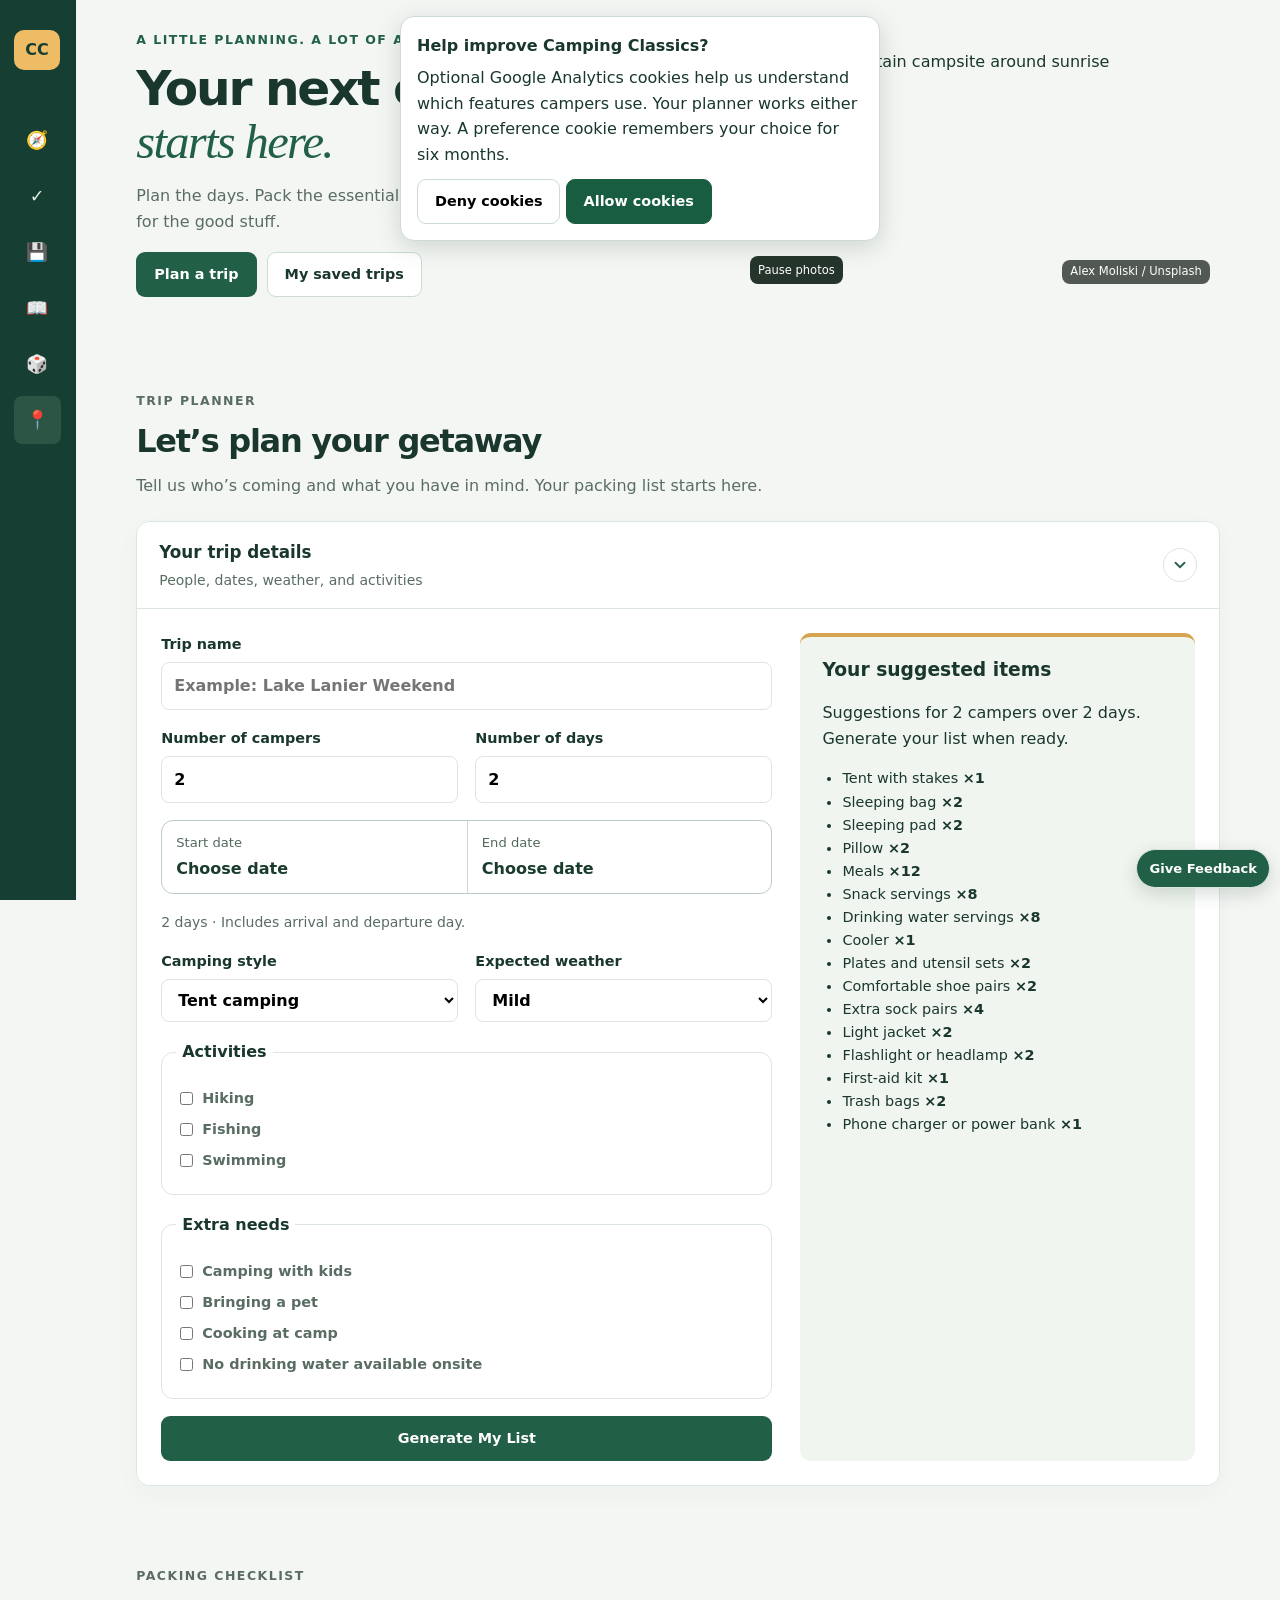
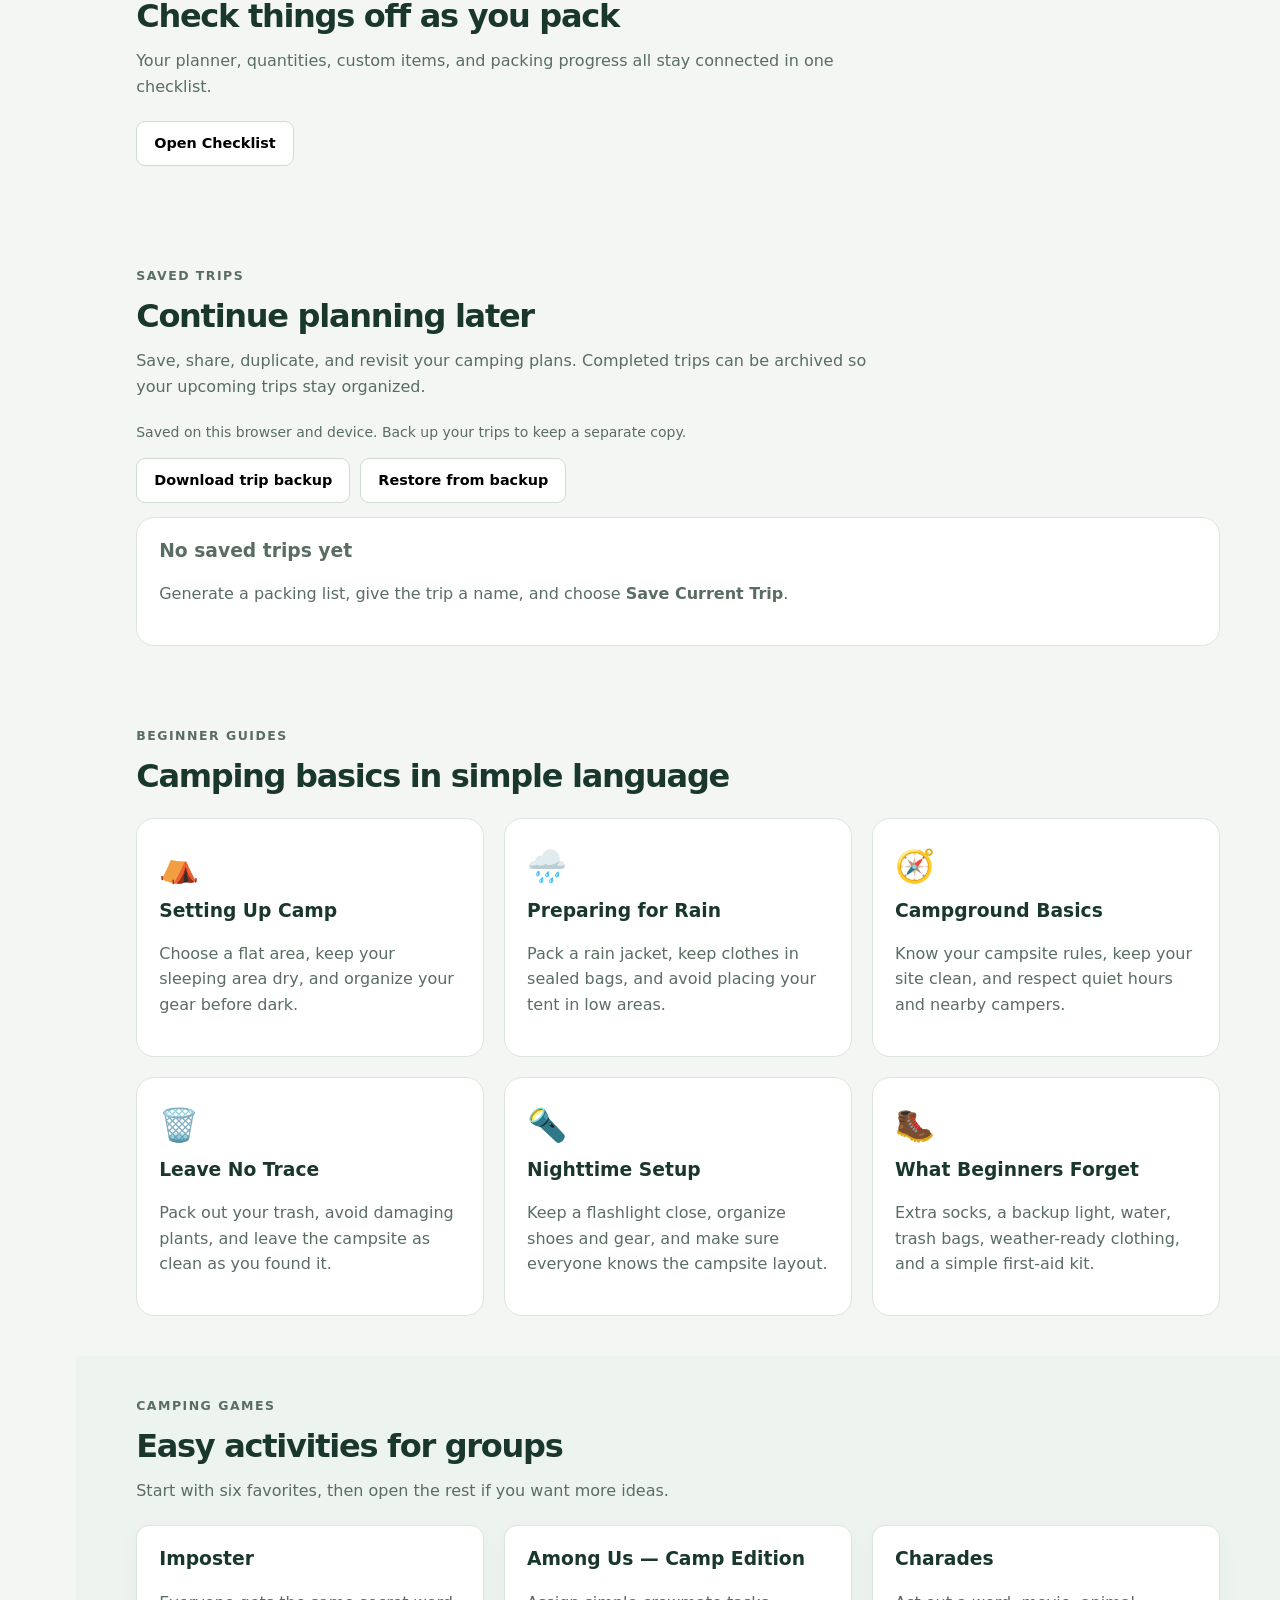
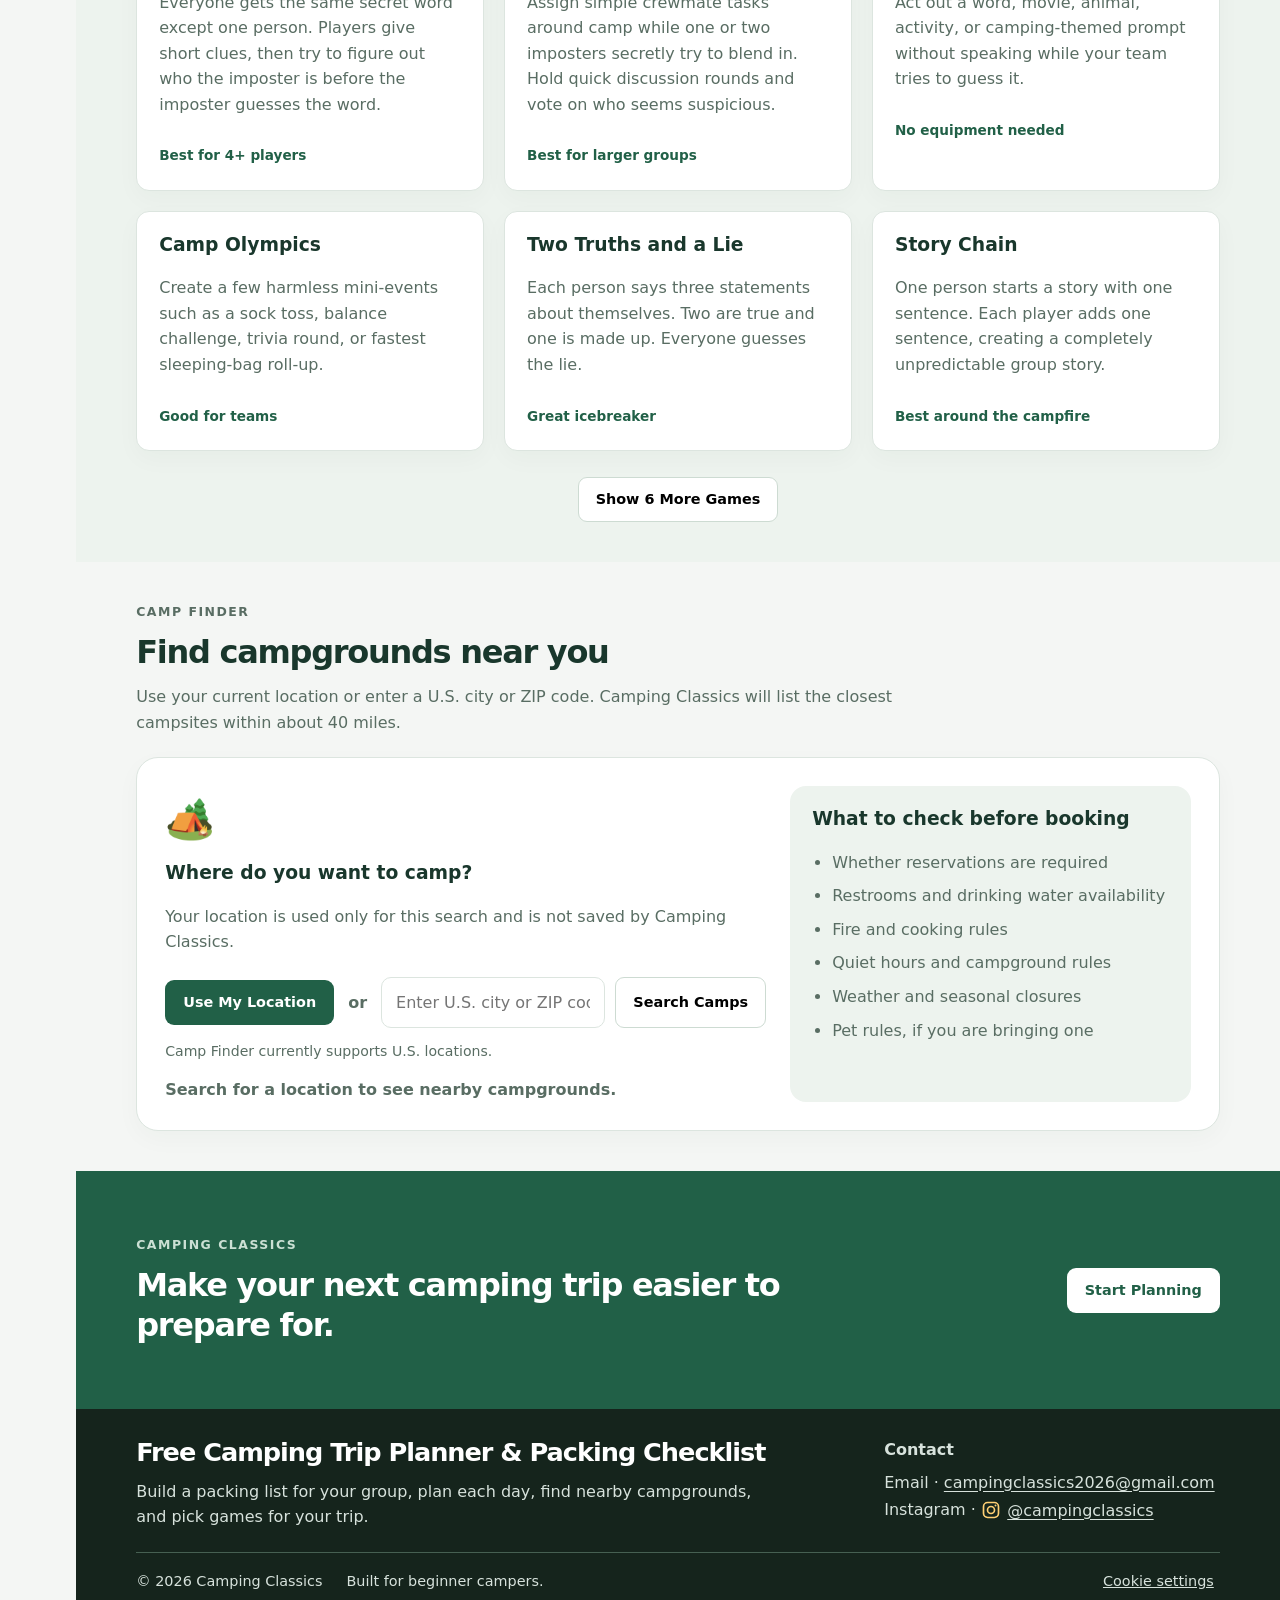
==== index.html @ 2e83b30a "Align checklist actions and add a drag-and-drop spreadsheet upload area" ====
<!DOCTYPE html>
<html lang="en">
<head>
  <meta charset="UTF-8" />
  <meta name="viewport" content="width=device-width, initial-scale=1.0" />
  <title>Camping Classics</title>
  <meta name="description" content="A beginner-friendly camping planner with packing lists, guides, games, and trip planning tools." />
  <link rel="stylesheet" href="styles.css?v=57" />
  <link rel="manifest" href="manifest.webmanifest" />
  <meta name="theme-color" content="#163e32" />
<link rel="icon" type="image/svg+xml" href="data:image/svg+xml,%3Csvg xmlns='http://www.w3.org/2000/svg' viewBox='0 0 32 32'%3E%3Crect width='32' height='32' rx='8' fill='%23163e32'/%3E%3Cpath d='M5 25L16 6L27 25ZM12 25L16 17L20 25' fill='none' stroke='%23f0b95a' stroke-width='2'/%3E%3C/svg%3E" />
</head>
<body>
<a class="skip-link" href="#planner">Skip to trip planner</a>
  <header class="site-header sidebar-header" id="sidebarHeader">
    <div class="nav sidebar-nav-wrap">
      <a class="brand sidebar-brand" href="#home" aria-label="Camping Classics home">
        <span class="brand-short">CC</span>
        <span class="brand-full">Camping Classics</span>
      </a>

      <button class="sidebar-pin" id="sidebarPin" type="button" aria-label="Keep sidebar open" aria-pressed="false">
        <svg class="sidebar-pin-icon" aria-hidden="true" viewBox="0 0 20 20"><path d="M7 4l6 6-6 6" fill="none" stroke="currentColor" stroke-width="2" stroke-linecap="round" stroke-linejoin="round"/></svg>
      </button>

      <button class="menu-btn" id="menuBtn" aria-label="Open menu">☰</button>

      <nav id="navMenu" class="sidebar-nav" aria-label="Main navigation">
        <a href="#planner"><span class="nav-icon" aria-hidden="true">🧭</span><span class="nav-label">Trip Planner</span></a>
        <a href="#checklist"><span class="nav-icon" aria-hidden="true">✓</span><span class="nav-label">Checklist</span></a>
        <a href="#saved-trips"><span class="nav-icon" aria-hidden="true">💾</span><span class="nav-label">Saved Trips</span></a>
        <a href="#guides"><span class="nav-icon" aria-hidden="true">📖</span><span class="nav-label">Guides</span></a>
        <a href="#games"><span class="nav-icon" aria-hidden="true">🎲</span><span class="nav-label">Games</span></a>
        <a href="#camp-finder"><span class="nav-icon" aria-hidden="true">📍</span><span class="nav-label">Camp Finder</span></a>
      </nav>
</div>
  </header>

  <main>
    <section class="hero trip-welcome" id="home">
      <div class="container hero-grid">
        <div><p class="eyebrow">A little planning. A lot of adventure.</p>
          <h1>Your next campout<br><em>starts here.</em></h1>
          <p class="hero-copy">Plan the days. Pack the essentials. Make room for the good stuff.</p>
          <div class="hero-actions"><a class="btn primary" href="#planner">Plan a trip</a><a class="btn secondary" href="#saved-trips">My saved trips</a></div>
        </div>
        <div class="hero-photo-wrap">
          <div class="hero-slide"><img class="hero-photo" src="https://images.unsplash.com/photo-1760715650044-4e588c2dd2e2?auto=format&fit=crop&fm=jpg&ixlib=rb-4.1.0&q=75&w=1600" alt="Tent at a mountain campsite around sunrise" loading="eager"><a class="hero-photo-credit" href="https://unsplash.com/photos/tent-setup-at-sunrise-with-mountain-backdrop-x9ADJTA_aIc" target="_blank" rel="noopener noreferrer">Alex Moliski / Unsplash</a></div>
          <div class="hero-slide" hidden><img class="hero-photo" src="https://www.oars.com/wp-content/uploads/2022/08/gsi_2017_campfire_03_f_web-1680x900.jpg" loading="eager" decoding="async" referrerpolicy="no-referrer" alt="Campfire at a campsite"><a class="hero-photo-credit" target="_blank" rel="noopener noreferrer" href="https://www.oars.com/blog/camping-tips-the-complete-guide/">OARS</a></div>
          <div class="hero-slide" hidden><img class="hero-photo" src="https://educationalrenaissance.com/wp-content/uploads/2025/11/Camping.png" loading="eager" decoding="async" referrerpolicy="no-referrer" alt="Outdoor camping scene"><a class="hero-photo-credit" target="_blank" rel="noopener noreferrer" href="https://educationalrenaissance.com/2025/11/29/on-the-benefits-of-camping/">Educational Renaissance</a></div>
          <button type="button" id="heroRotation" hidden>Pause photos</button>
        </div>
      </div>
    </section>
    <section class="section" id="planner">
      <div class="container">
        <div class="section-heading">
          <p class="eyebrow">Trip Planner</p>
          <h2>Let’s plan your getaway</h2>
          <p>Tell us who’s coming and what you have in mind. Your packing list starts here.</p>
        </div>

        <div class="starter-panel">
          <button id="starterToggle" class="master-toggle" type="button" aria-expanded="true" aria-controls="starterBody">
            <span><strong>Your trip details</strong><small>People, dates, weather, and activities</small></span>
            <span class="collapsible-arrow" aria-hidden="true"><svg class="chevron-icon" viewBox="0 0 20 20"><path d="M5 7.5L10 12.5L15 7.5" fill="none" stroke="currentColor" stroke-width="2" stroke-linecap="round"/></svg></span>
          </button>
          <div id="starterBody">
        <div class="planner-card">
          <form id="tripForm" class="planner-form">
            <label>
              Trip name
              <input type="text" id="tripName" maxlength="60" placeholder="Example: Lake Lanier Weekend" />
            </label>
            <label>
              Number of campers
              <input type="number" id="campers" min="1" max="20" value="2" />
            </label>

            <label>
              Number of days
              <input type="number" id="days" min="1" max="30" value="2" />
            </label>

            <div class="range-picker" id="rangePicker">
              <input type="hidden" id="startDate"><input type="hidden" id="endDate">
              <div class="range-fields"><button type="button" id="pickStart" aria-controls="rangeCalendar" aria-expanded="false">Start date<strong>Choose date</strong></button><button type="button" id="pickEnd" aria-controls="rangeCalendar" aria-expanded="false">End date<strong>Choose date</strong></button></div>
              <div id="rangeCalendar" hidden>
                <div class="range-nav"><button type="button" id="prevMonth" aria-label="Previous month">‹</button><strong id="rangeMonth"></strong><button type="button" id="nextMonth" aria-label="Next month">›</button></div>
                <p id="rangeHint" aria-live="polite"></p><div id="rangeDays"></div>
                <button type="button" class="btn secondary compact-btn" id="cancelDates">Cancel</button> <button type="button" class="btn secondary compact-btn" id="clearDates">Clear dates</button>
              </div>
            </div>
            <p id="tripDateStatus" class="trip-date-status" role="status" aria-live="polite">Dates include both your arrival and departure day.</p>
            <label>
              Camping style
              <select id="campType">
                <option value="tent">Tent camping</option>
                <option value="cabin">Cabin</option>
                <option value="rv">RV</option>
              </select>
            </label>

            <label>
              Expected weather
              <select id="weather">
                <option value="mild">Mild</option>
                <option value="hot">Hot</option>
                <option value="cold">Cold</option>
                <option value="rain">Rainy</option>
              </select>
            </label>

            <fieldset class="planner-options">
              <legend>Activities</legend>
              <label><input type="checkbox" name="activity" value="hiking"> Hiking</label>
              <label><input type="checkbox" name="activity" value="fishing"> Fishing</label>
              <label><input type="checkbox" name="activity" value="swimming"> Swimming</label>
            </fieldset>

            <fieldset class="planner-options">
              <legend>Extra needs</legend>
              <label><input type="checkbox" id="withKids"> Camping with kids</label>
              <label><input type="checkbox" id="withPet"> Bringing a pet</label>
              <label><input type="checkbox" id="cookAtCamp"> Cooking at camp</label>
              <label><input type="checkbox" id="noWater"> No drinking water available onsite</label>
            </fieldset>

            <button class="btn primary full" type="submit">Generate My List</button>
          </form>

          <div class="planner-result">
            <h3 id="suggestedItemsHeading">Your suggested items</h3>
            <p id="plannerSummary" aria-live="polite" aria-atomic="true">Choose your trip details to see suggested items.</p>
            <ul id="plannerList" class="result-list" aria-labelledby="suggestedItemsHeading"></ul>
          </div>
        </div>
          </div>
        </div>
      </div>
    </section>

    <section class="section" id="checklist">
      <div class="container">
        <div class="section-heading">
          <p class="eyebrow">Packing Checklist</p>
          <h2>Check things off as you pack</h2>
          <p>Your planner, quantities, custom items, and packing progress all stay connected in one checklist.</p>
        </div>

        <div class="trip-summary-card" id="tripSummaryCard" hidden>
          <div>
            <p class="eyebrow">Current Trip</p>
            <h3 id="tripSummaryName">Camping Trip</h3>
            <p id="tripStorageStatus" class="trip-storage-status" role="status"></p>
          </div>
          <div class="trip-summary-details" id="tripSummaryDetails"></div>
          <div class="trip-summary-actions">
            <span class="help-wrap"><button id="openDayPlanner" class="btn primary compact-btn" type="button" aria-describedby="dailyHelp">Daily Plans</button><span class="button-help" id="dailyHelp" role="tooltip">Plan activities and add notes for each day. Your changes save on this device.</span></span>
            <button id="masterChecklistToggle" type="button" class="master-chevron" aria-label="Collapse everything below current trip" aria-expanded="true" aria-controls="checklistBody"><svg class="chevron-icon" viewBox="0 0 20 20"><path d="M5 7.5L10 12.5L15 7.5" fill="none" stroke="currentColor" stroke-width="2" stroke-linecap="round"/></svg></button>
          </div>
        </div>

        <button class="btn secondary checklist-open" id="openChecklist" type="button" aria-expanded="false" aria-controls="checklistBody">Open Checklist</button>
        <div id="checklistBody" hidden>
        <div class="checklist-toolbar">
          <label class="packing-search">Find an item<input id="packingSearch" type="search" placeholder="Search your packing list…" /></label>
          <div class="checklist-toolbar-actions">
            <button class="btn secondary compact-btn" id="expandAllSections" type="button">Expand All</button>
            <button class="btn secondary compact-btn" id="collapseAllSections" type="button">Collapse All</button>
            <button class="btn secondary compact-btn" type="button" id="autoPack" title="Mark suggested checklist items as packed">Auto-fill as packed</button>
            <button class="btn secondary compact-btn" id="printChecklist" type="button">Print Checklist</button>
          </div>
        </div>

        <p id="autoPackStatus" role="status" class="device-note"></p>
          <div class="excel-tools" role="group" aria-label="Excel checklist tools">
          <span>Excel checklist</span>
          <button class="btn secondary compact-btn" id="exportChecklistExcel" type="button">Export to Excel</button>
          <button class="btn secondary compact-btn" id="downloadChecklistTemplate" type="button">Download template</button>
        </div>
        <p id="excelStatus" class="device-note" role="status" aria-live="polite"></p>
        <div class="packing-progress-card collapsible-card" data-collapsible="progress">
          <button
            class="collapsible-toggle"
            type="button"
            data-target="progress"
            aria-expanded="true"
          >
            <span class="collapsible-title-wrap">
              <strong>Packing Progress</strong>
              <span id="progressText">0 of 0 packed</span>
            </span>
            <span class="collapsible-right">
              <strong id="progressPercent">0%</strong>
              <span class="collapsible-arrow" aria-hidden="true"><svg class="chevron-icon" viewBox="0 0 20 20" aria-hidden="true">
                <path d="M5 7.5L10 12.5L15 7.5" fill="none" stroke="currentColor" stroke-width="2" stroke-linecap="round" stroke-linejoin="round"></path>
              </svg></span>
            </span>
          </button>

          <div class="collapsible-content" data-content="progress">
            <div
              class="packing-progress-track"
              role="progressbar"
              aria-label="Packing progress"
              aria-valuemin="0"
              aria-valuemax="100"
              aria-valuenow="0"
              id="packingProgressBar"
            >
              <div class="packing-progress-fill" id="packingProgressFill"></div>
            </div>
          </div>
        </div>

        <p id="packingSearchEmpty" class="packing-search-empty" role="status" hidden>No items found. Try another search or clear the search field.</p>
        <div class="checklist-grid" id="checklistGrid"></div>

        <div class="custom-item-card collapsible-card" data-collapsible="custom-items">
          <button
            class="collapsible-toggle"
            type="button"
            data-target="custom-items"
            aria-expanded="true"
          >
            <span class="collapsible-title-wrap">
              <span>
                <p class="eyebrow">Custom Item</p>
                <h3>Add something you need</h3>
              </span>
            </span>
            <span class="collapsible-right">
              <span class="collapsible-arrow" aria-hidden="true"><svg class="chevron-icon" viewBox="0 0 20 20" aria-hidden="true">
                <path d="M5 7.5L10 12.5L15 7.5" fill="none" stroke="currentColor" stroke-width="2" stroke-linecap="round" stroke-linejoin="round"></path>
              </svg></span>
            </span>
          </button>

          <div class="collapsible-content" data-content="custom-items">
            <form id="customItemForm" class="custom-item-form">
            <label>
              Item
              <input type="text" id="customItemName" maxlength="80" placeholder="Example: Hammock" required />
            </label>

            <label>
              Category
              <select id="customItemCategory">
                <option value="Extras">Extras</option>
                <option value="Shelter & Sleep">Shelter & Sleep</option>
                <option value="Food & Water">Food & Water</option>
                <option value="Clothing">Clothing</option>
                <option value="Safety & Essentials">Safety & Essentials</option>
                <option value="Activities">Activities</option>
              </select>
            </label>


            <button class="btn primary" type="submit">Add to Checklist</button>
            </form>
            <p class="custom-item-status" id="customItemStatus" aria-live="polite"></p>
          </div>
        </div>

        <div class="checklist-actions">
          <button class="btn secondary" id="resetChecklist" type="button">Reset Checklist</button>
          <button class="btn primary" id="saveTripBtn" type="button">Save Current Trip</button>
          <span class="import-control"><button class="btn secondary compact-btn" id="importChecklistExcel" aria-describedby="import-tip" type="button">Import spreadsheet</button><span id="import-tip" role="tooltip">Import your camping Excel or CSV file</span></span>
          <span class="save-status" id="saveTripStatus" aria-live="polite"></span>
        </div>
        </div><!-- checklistBody -->
      </div>
    </section>

    <section class="section" id="saved-trips">
      <div class="container">
        <div class="section-heading">
          <p class="eyebrow">Saved Trips</p>
          <h2>Continue planning later</h2>
          <p>Save, share, duplicate, and revisit your camping plans. Completed trips can be archived so your upcoming trips stay organized.</p>
        </div>

        <p class="device-note">Saved on this browser and device. Back up your trips to keep a separate copy.</p>
        <div class="trip-backup-actions">
          <button class="btn secondary" id="exportTripBackup" type="button">Download trip backup</button>
          <button class="btn secondary" id="restoreTripBackup" type="button">Restore from backup</button>
          <input id="tripBackupFile" type="file" accept=".json,application/json" hidden />
        </div>
        <p id="tripBackupStatus" class="device-note" role="status" aria-live="polite"></p><div class="saved-trips-grid" id="savedTripsList"></div>
      </div>
    </section>

    <section class="section" id="guides">
      <div class="container">
        <div class="section-heading">
          <p class="eyebrow">Beginner Guides</p>
          <h2>Camping basics in simple language</h2>
        </div>

        <div class="card-grid">
          <article class="info-card">
            <span class="icon">⛺</span>
            <h3>Setting Up Camp</h3>
            <p>Choose a flat area, keep your sleeping area dry, and organize your gear before dark.</p>
          </article>

          <article class="info-card">
            <span class="icon">🌧️</span>
            <h3>Preparing for Rain</h3>
            <p>Pack a rain jacket, keep clothes in sealed bags, and avoid placing your tent in low areas.</p>
          </article>

          <article class="info-card">
            <span class="icon">🧭</span>
            <h3>Campground Basics</h3>
            <p>Know your campsite rules, keep your site clean, and respect quiet hours and nearby campers.</p>
          </article>

          <article class="info-card">
            <span class="icon">🗑️</span>
            <h3>Leave No Trace</h3>
            <p>Pack out your trash, avoid damaging plants, and leave the campsite as clean as you found it.</p>
          </article>

          <article class="info-card">
            <span class="icon">🔦</span>
            <h3>Nighttime Setup</h3>
            <p>Keep a flashlight close, organize shoes and gear, and make sure everyone knows the campsite layout.</p>
          </article>

          <article class="info-card">
            <span class="icon">🥾</span>
            <h3>What Beginners Forget</h3>
            <p>Extra socks, a backup light, water, trash bags, weather-ready clothing, and a simple first-aid kit.</p>
          </article>
        </div>
      </div>
    </section>

    <section class="section alt" id="games">
      <div class="container">
        <div class="section-heading">
          <p class="eyebrow">Camping Games</p>
          <h2>Easy activities for groups</h2>
          <p>Start with six favorites, then open the rest if you want more ideas.</p>
        </div>

        <div class="game-grid" id="gameGrid">
          <!-- First 6 -->
          <div class="game-card">
            <h3>Imposter</h3>
            <p>Everyone gets the same secret word except one person. Players give short clues, then try to figure out who the imposter is before the imposter guesses the word.</p>
            <span>Best for 4+ players</span>
          </div>

          <div class="game-card">
            <h3>Among Us — Camp Edition</h3>
            <p>Assign simple crewmate tasks around camp while one or two imposters secretly try to blend in. Hold quick discussion rounds and vote on who seems suspicious.</p>
            <span>Best for larger groups</span>
          </div>

          <div class="game-card">
            <h3>Charades</h3>
            <p>Act out a word, movie, animal, activity, or camping-themed prompt without speaking while your team tries to guess it.</p>
            <span>No equipment needed</span>
          </div>

          <div class="game-card">
            <h3>Camp Olympics</h3>
            <p>Create a few harmless mini-events such as a sock toss, balance challenge, trivia round, or fastest sleeping-bag roll-up.</p>
            <span>Good for teams</span>
          </div>

          <div class="game-card">
            <h3>Two Truths and a Lie</h3>
            <p>Each person says three statements about themselves. Two are true and one is made up. Everyone guesses the lie.</p>
            <span>Great icebreaker</span>
          </div>

          <div class="game-card">
            <h3>Story Chain</h3>
            <p>One person starts a story with one sentence. Each player adds one sentence, creating a completely unpredictable group story.</p>
            <span>Best around the campfire</span>
          </div>

          <!-- Next 6: roughly most popular/common to more niche -->
          <div class="game-card extra-game" hidden>
            <h3>Would You Rather?</h3>
            <p>Take turns asking two funny or difficult choices. Everyone picks one and explains why.</p>
            <span>Good for any group size</span>
          </div>

          <div class="game-card extra-game" hidden>
            <h3>20 Questions</h3>
            <p>One person thinks of an object, place, or character. Everyone else gets up to twenty yes-or-no questions to figure it out.</p>
            <span>Easy around camp</span>
          </div>

          <div class="game-card extra-game" hidden>
            <h3>Campground Scavenger Hunt</h3>
            <p>Create a list of safe things to spot, such as a pinecone, bird, trail sign, interesting rock, or a certain color in nature.</p>
            <span>Great during daylight</span>
          </div>

          <div class="game-card extra-game" hidden>
            <h3>Flashlight Tag</h3>
            <p>In an open, permitted area after dark, one player searches while others stay within agreed boundaries. Keep the area hazard-free and follow campground quiet-hour rules.</p>
            <span>Outdoor nighttime game</span>
          </div>

          <div class="game-card extra-game" hidden>
            <h3>Categories</h3>
            <p>Choose a category such as foods, animals, movies, or places. Go around the group naming something new until someone repeats or gets stuck.</p>
            <span>Fast and simple</span>
          </div>

          <div class="game-card extra-game" hidden>
            <h3>Guess the Sound</h3>
            <p>One player makes a simple sound using nearby safe objects. Everyone else tries to identify what made it.</p>
            <span>Funny with groups</span>
          </div>
        </div>

        <div class="games-more-wrap">
          <button
            class="btn secondary"
            type="button"
            id="toggleGamesBtn"
            aria-expanded="false"
          >
            Show 6 More Games
          </button>
        </div>
      </div>
    </section>

    <section class="section camp-finder-section" id="camp-finder">
      <div class="container">
        <div class="section-heading">
          <p class="eyebrow">Camp Finder</p>
          <h2>Find campgrounds near you</h2>
          <p>Use your current location or enter a U.S. city or ZIP code. Camping Classics will list the closest campsites within about 40 miles.</p>
        </div>

        <div class="camp-finder-card">
          <div class="finder-main">
            <div class="finder-icon" aria-hidden="true">🏕️</div>
            <h3>Where do you want to camp?</h3>
            <p>Your location is used only for this search and is not saved by Camping Classics.</p>

            <div class="finder-actions">
              <button class="btn primary" type="button" id="useLocationBtn">Use My Location</button>
              <span class="finder-or">or</span>

              <form id="campSearchForm" action="#camp-finder" class="camp-search-form">
                <label class="sr-only" for="campSearchInput">City or ZIP code</label>
                <input
                  type="text"
                  id="campSearchInput"
                  placeholder="Enter U.S. city or ZIP code"
                  autocomplete="postal-code"
                />
                <button class="btn secondary" type="submit">Search Camps</button>
              </form>
            </div>

            <p class="finder-country-note">Camp Finder currently supports U.S. locations.</p>

            <p class="finder-status" id="finderStatus" aria-live="polite">
              Search for a location to see nearby campgrounds.
            </p>
          </div>

          <div class="finder-tips">
            <h3>What to check before booking</h3>
            <ul>
              <li>Whether reservations are required</li>
              <li>Restrooms and drinking water availability</li>
              <li>Fire and cooking rules</li>
              <li>Quiet hours and campground rules</li>
              <li>Weather and seasonal closures</li>
              <li>Pet rules, if you are bringing one</li>
            </ul>
          </div>
        </div>

        <button id="showCampResults" class="btn secondary" type="button" aria-controls="campResults" aria-expanded="false" hidden>Show campsite results</button>
        <div class="camp-results" id="campResults" hidden>
          <div class="camp-results-header">
            <div>
              <p class="eyebrow">Nearby Campsites</p>
              <h3 id="campResultsTitle">Closest campgrounds</h3>
            </div>
            <div class="camp-results-actions"><span class="camp-count" id="campCount"></span><button id="hideCampResults" class="btn secondary compact-btn" type="button" aria-controls="campResults" aria-expanded="true">Hide results</button></div>
          </div>

          <div class="camp-list" id="campList"></div>

          <p class="camp-results-note">
            Shows up to 5 nearby campground listings from OpenStreetMap within about 40 miles. Some campgrounds may not appear if they are missing from OpenStreetMap.
          </p>
        </div>
      </div>
    </section>

    <section class="cta">
      <div class="container cta-inner">
        <div>
          <p class="eyebrow">Camping Classics</p>
          <h2>Make your next camping trip easier to prepare for.</h2>
        </div>
        <a class="btn light" href="#planner">Start Planning</a>
      </div>
    </section>

  </main>

  <footer>
    <div class="container">
      <div class="footer-overview">
        <section aria-labelledby="campingOverviewHeading">
          <h2 id="campingOverviewHeading">Free Camping Trip Planner &amp; Packing Checklist</h2>
          <p>Build a packing list for your group, plan each day, find nearby campgrounds, and pick games for your trip.</p>
        </section>
      <div class="footer-contact">
        <strong>Contact</strong>
        <ul>
          <li>Email · <a href="mailto:campingclassics2026@gmail.com">campingclassics2026@gmail.com</a></li>
          <li>Instagram · <a class="instagram-link" href="https://www.instagram.com/campingclassics/"><svg class="instagram-icon" aria-hidden="true" focusable="false" viewBox="0 0 24 24" width="20" height="20" fill="none"><rect x="3" y="3" width="18" height="18" rx="5" stroke="currentColor" stroke-width="2"/><circle cx="12" cy="12" r="4.2" stroke="currentColor" stroke-width="2"/><circle cx="17.4" cy="6.7" r="1.2" fill="currentColor"/></svg><span>@campingclassics</span></a></li>
        </ul>
      </div>
    </div>
      <div class="footer-base">
        <p>© <span id="year"></span> Camping Classics</p>
        <p>Built for beginner campers.</p>
        <button type="button" id="cookiesOpen">Cookie settings</button>
      </div>
    </div>
  </footer>
  <aside id="cookiesPanel" hidden aria-label="Analytics cookie settings">
    <strong>Help improve Camping Classics?</strong>
    <p>Optional Google Analytics cookies help us understand which features campers use. Your planner works either way. A preference cookie remembers your choice for six months.</p>
    <button class="btn secondary" type="button" id="cookiesNo">Deny cookies</button>
    <button class="btn secondary" type="button" id="cookiesYes">Allow cookies</button>
  </aside>
  <script defer src="privacy.js" integrity="sha384-ouV7c1yzV8VErQbLkL+t7nYtB6LRSO2kqC7WdknJYRZWSKYNDgkQ6B+Ig+uNfLEm"></script>


  <button class="feedback-fab" id="feedbackButton" type="button">
    Give Feedback
  </button>

  <div class="modal-backdrop" id="sharedTripModal" hidden>
    <div class="site-modal" role="dialog" aria-modal="true" aria-labelledby="sharedTripTitle">
      <button class="modal-close" id="closeSharedTripModal" type="button" aria-label="Close shared trip">×</button>
      <p class="eyebrow">Shared Trip</p>
      <h2 id="sharedTripTitle">A camping trip was shared with you</h2>
      <p id="sharedTripDescription" class="modal-copy"></p>
      <div class="shared-trip-preview" id="sharedTripPreview"></div>
      <p class="modal-note">Anyone with the shared link can view the trip information contained in that link.</p>
      <div class="modal-actions">
        <button class="btn primary" id="importSharedTrip" type="button">Save & Open Trip</button>
        <button class="btn secondary" id="dismissSharedTrip" type="button">Not Now</button>
      </div>
    </div>
  </div>

  <div class="modal-backdrop" id="feedbackModal" hidden>
    <div class="site-modal feedback-modal" role="dialog" aria-modal="true" aria-labelledby="feedbackTitle">
      <button class="modal-close" id="closeFeedbackModal" type="button" aria-label="Close feedback">×</button>
      <p class="eyebrow">Feedback</p>
      <h2 id="feedbackTitle">Help improve Camping Classics</h2>
      <p class="modal-copy">A couple of quick answers are enough. No account or personal information is required.</p>

      <form id="feedbackForm" data-endpoint="https://formspree.io/f/mnpdpaqn" class="feedback-form">
        <fieldset>
          <legend>Was Camping Classics useful?</legend>
          <div class="feedback-choice-row">
            <label class="feedback-choice">
              <input type="radio" name="feedbackUseful" value="yes" required />
              <span>Yes</span>
            </label>
            <label class="feedback-choice">
              <input type="radio" name="feedbackUseful" value="not_yet" required />
              <span>Not yet</span>
            </label>
          </div>
        </fieldset>

        <label>
          What should we improve most?
          <select id="feedbackArea" required>
            <option value="">Choose one</option>
            <option value="trip_planner">Trip Planner</option>
            <option value="checklist">Checklist</option>
            <option value="saved_trips">Saved Trips</option>
            <option value="camp_finder">Camp Finder</option>
            <option value="guides">Guides</option>
            <option value="games">Games</option>
            <option value="other">Something else</option>
          </select>
        </label>

        <label>
          Quick comment <span class="optional-label">(optional)</span>
          <div class="feedback-comment-wrap">
            <input
              type="text"
              id="feedbackComment"
              maxlength="30"
              placeholder="30 characters max"
              autocomplete="off"
            />
            <span class="feedback-char-count" id="feedbackCharCount">0/30</span>
          </div>
        </label>

        <button class="btn primary" type="submit">Send Feedback</button>
        <p class="feedback-status" id="feedbackStatus" aria-live="polite"></p>
      </form>
    </div>
  </div>


  <div class="modal-backdrop" id="shareTripModal" hidden>
    <div class="site-modal share-trip-modal" role="dialog" aria-modal="true" aria-labelledby="shareTripTitle">
      <button class="modal-close" id="closeShareTripModal" type="button" aria-label="Close share trip">×</button>
      <p class="eyebrow">Share Trip</p>
      <h2 id="shareTripTitle">Share this trip</h2>
      <p class="modal-copy">Send this link to your camping group. Opening it gives them a copy of the trip they can save and edit.</p>

      <label class="share-link-label">
        Trip link
        <div class="share-link-row">
          <input id="shareTripLink" type="text" readonly />
          <button class="btn primary" id="copyShareTripLink" type="button">Copy Link</button>
        </div>
      </label>

      <div class="modal-actions">
        <button class="btn secondary" id="nativeShareTrip" type="button">Share…</button>
      </div>

      <p class="share-status" id="shareTripStatus" aria-live="polite"></p>
    </div>
  </div>

    <div class="modal-backdrop" id="dayPlannerModal" hidden>
      <div class="site-modal day-planner-modal" role="dialog" aria-modal="true" aria-labelledby="dayPlannerModalTitle" tabindex="-1">
        <button class="modal-close" id="closeDayPlannerModal" type="button" aria-label="Close daily plans">×</button>
        <p class="eyebrow">Day-by-Day Planner</p>
        <h2 id="dayPlannerModalTitle">Your Daily Plans</h2>
        <p class="modal-copy">Add an activity title and notes for each day. Changes save automatically.</p>
        <div class="day-planner-headline">
          <div>
            <strong id="dayPlannerTripLabel">Your itinerary</strong>
            <p id="dayPlannerCaption">Generate a trip above to get started.</p>
          </div>
          <span class="day-planner-status" id="dayPlannerStatus" role="status" aria-live="polite">Stored on this device</span>
        </div>
        <div id="dayPlannerGrid" class="day-planner-grid">
          <div class="day-planner-empty">
            <h3>Your daily plans start here</h3>
            <p>Choose the number of days in the Trip Planner, then generate your packing list.</p>
            <a href="#planner" class="btn primary">Create a Trip</a>
          </div>
        </div>
        <p class="day-planner-note">Notes save automatically in this browser. Choose <strong>Save Current Trip</strong> in the checklist to keep them with your saved trip. Only people you send a Share Trip link to can see the notes in that link.</p>
        <div class="day-planner-footer"><button class="btn primary" id="doneDayPlanner" type="button">Done</button></div>
      </div>
    </div>

  <div class="offline-status" id="offlineStatus" hidden>
    Offline mode — saved checklists still work
  </div>

<div class="undo-toast" id="itemUndoToast" role="status" aria-live="polite" hidden>
  <span id="itemUndoMessage"></span>
  <button id="undoRemoveItem" type="button">Undo</button>
  <button id="dismissItemUndo" type="button" aria-label="Dismiss removal notification">×</button>
</div>
  <div class="modal-backdrop" id="feedbackConfirmation" hidden>
    <div class="site-modal feedback-confirmation" role="dialog" aria-modal="true" aria-labelledby="feedbackConfirmationTitle" tabindex="-1">
      <h2 id="feedbackConfirmationTitle">Thank you for your feedback!</h2>
      <p>Your feedback was sent to Camping Classics.</p>
      <button class="btn primary" id="closeFeedbackConfirmation" type="button">Done</button>
    </div>
  </div>
  <aside id="siteUpdatePrompt" class="site-update-prompt" role="status" aria-live="polite" hidden>
    <div><strong>New version available</strong><p id="siteUpdateMessage">Refresh to get the latest improvements.</p></div>
    <div class="site-update-actions"><button class="btn primary" id="refreshSiteUpdate" type="button">Refresh</button><button class="btn secondary" id="dismissSiteUpdate" type="button">Later</button></div>
  </aside>
  <section id="printChecklistSheet" aria-hidden="true"></section>
  <div class="modal-backdrop" id="excelImportModal" hidden>
    <div class="site-modal excel-import-modal" role="dialog" aria-modal="true" aria-labelledby="excelImportTitle" tabindex="-1">
      <button class="modal-close" id="closeExcelImport" type="button" aria-label="Close spreadsheet import">×</button>
      <h2 id="excelImportTitle">Import your checklist</h2>
      <p class="modal-copy">Add your camping Excel or CSV file. Each item needs a name. Include counts if you have them. New items without a count start at 0. Preview their sections before importing.</p>
      <label class="sheet-drop" id="sheetDrop">
        <input id="excelImportFile" type="file" accept=".xlsx,.xls,.csv" aria-label="Choose a camping spreadsheet">
        <svg aria-hidden="true" width="32" height="32" viewBox="0 0 24 24" fill="none" stroke="currentColor" stroke-width="1.6" stroke-linecap="round" stroke-linejoin="round"><path d="M12 16V3m-5 5 5-5 5 5M4 15v5a1 1 0 0 0 1 1h14a1 1 0 0 0 1-1v-5"/></svg>
        <strong>Drop your spreadsheet here</strong>
        <span>or <u>choose a file</u></span>
        <small>Excel (.xlsx, .xls) or CSV · Up to 2 MB</small>
      </label>
      <p id="uploadName" hidden></p>
      <p class="device-note">Up to 1,000 items. Use the template for an example. Formula cells are not supported.</p>
      <label id="excelSheetLabel" hidden>Worksheet<select id="excelImportSheet"></select></label>
      <details id="importColumns" hidden><summary>Adjust spreadsheet columns and starting row</summary>
        <label>Item name <select id="import-item"></select></label>
        <label>Count <select id="import-quantity"></select></label>
        <label>Section <select id="import-category"></select></label>
        <label>Packed <select id="import-packed"></select></label>
        <label>First item row <input type="number" min="1" id="import-first"></label>
      </details>
      <p id="excelImportStatus" role="status" aria-live="polite"></p>
      <div id="excelPreviewWrap" class="excel-preview-wrap" hidden>
        <table class="excel-preview"><caption>Checklist preview</caption><thead><tr><th>Category</th><th>Item</th><th>Quantity</th><th>Packed</th></tr></thead><tbody id="excelPreviewRows"></tbody></table>
      </div>
      <fieldset id="excelImportModes" class="excel-import-modes" hidden><legend>How should these items be imported?</legend>
        <label><input type="radio" name="excelImportMode" value="add" checked /> Add to current checklist</label>
        <label><input type="radio" name="excelImportMode" value="replace" /> Replace current checklist</label>
        <p class="device-note">Adding updates matching items with the counts you provide. Replacing removes the current items after confirmation.</p>
      </fieldset>
      <div class="excel-import-actions"><button class="btn secondary" id="backupBeforeExcelImport" type="button">Export current checklist</button><button class="btn secondary" id="cancelExcelImport" type="button">Cancel</button><button class="btn primary" id="applyExcelImport" type="button" disabled>Import items</button></div>
    </div>
  </div>
  <script src="script.js?v=54" integrity="sha384-V6DdzczHAt+QzbYLOYodPUQsAIAtDOXMwmie4JRsvUb22P4cZvD7LFNxKQUZZdjh"></script>
  <script src="vendor/xlsx-0.20.3.min.js" integrity="sha384-EnyY0/GSHQGSxSgMwaIPzSESbqoOLSexfnSMN2AP+39Ckmn92stwABZynq1JyzdT"></script>
  <script src="excel.js?v=57" integrity="sha384-5B7SvqcveP23NOjcqsA+f8dh7Hgh6fH40VVQcqoo95h6njKjVWfrKQnY3cMRIXm0"></script>
  <script src="hero-photos.js" integrity="sha384-zz3sL/JWPk6KTCzZInkL+mpV3ghQQiBfMak19hh/K17W1w2WC0DvhuNTGqr+muZe"></script>
</body>
</html>
---- styles.css ----
* {
  box-sizing: border-box;
}

:root {
  --bg: #f7f4ec;
  --surface: #ffffff;
  --text: #1e2c24;
  --muted: #66746c;
  --primary: #285943;
  --primary-dark: #1d4232;
  --accent: #d99c54;
  --border: #dfe5df;
  --alt: #eef3ee;
  --shadow: 0 16px 40px rgba(30, 44, 36, 0.08);
}

html {
  scroll-behavior: auto;
}

body {
  margin: 0;
  font-family: Inter, ui-sans-serif, system-ui, -apple-system, BlinkMacSystemFont, "Segoe UI", sans-serif;
  color: var(--text);
  background: var(--bg);
  line-height: 1.6;
}

a {
  color: inherit;
  text-decoration: none;
}

button,
input,
select {
  font: inherit;
}

.container {
  width: min(1120px, 92%);
  margin: 0 auto;
}

.site-header {
  position: sticky;
  top: 0;
  z-index: 20;
  background: rgba(247, 244, 236, 0.94);
  backdrop-filter: blur(12px);
  border-bottom: 1px solid rgba(0,0,0,0.05);
}

.nav {
  min-height: 72px;
  display: flex;
  align-items: center;
  justify-content: space-between;
}

.brand {
  font-size: 1.25rem;
  font-weight: 800;
}

nav {
  display: flex;
  gap: 24px;
}

nav a {
  font-weight: 600;
  color: var(--muted);
}

nav a:hover {
  color: var(--text);
}

.menu-btn {
  display: none;
  border: 0;
  background: transparent;
  font-size: 1.5rem;
}

.hero {
  padding: 84px 0 72px;
}

.hero-grid {
  display: grid;
  grid-template-columns: 1.2fr 0.8fr;
  gap: 48px;
  align-items: center;
}

.eyebrow {
  margin: 0 0 10px;
  text-transform: uppercase;
  letter-spacing: 0.12em;
  font-size: 0.8rem;
  font-weight: 800;
  color: var(--primary);
}

h1,
h2,
h3,
p {
  margin-top: 0;
}

h1 {
  font-size: clamp(2.7rem, 6vw, 5.2rem);
  line-height: 0.98;
  letter-spacing: -0.045em;
  margin-bottom: 24px;
}

h2 {
  font-size: clamp(2rem, 4vw, 3.25rem);
  line-height: 1.05;
  letter-spacing: -0.035em;
  margin-bottom: 12px;
}

h3 {
  line-height: 1.2;
}

.hero-copy,
.section-heading p,
.hero-card p,
.info-card p,
.game-card p {
  color: var(--muted);
}

.hero-copy {
  font-size: 1.15rem;
  max-width: 650px;
}

.hero-actions {
  display: flex;
  gap: 14px;
  margin: 30px 0 36px;
  flex-wrap: wrap;
}

.btn {
  display: inline-flex;
  justify-content: center;
  align-items: center;
  min-height: 48px;
  padding: 0 20px;
  border-radius: 12px;
  border: 1px solid transparent;
  font-weight: 800;
  cursor: pointer;
  transition: 0.2s ease;
}

.btn:hover {
  transform: translateY(-1px);
}

.btn.primary {
  background: var(--primary);
  color: #fff;
}

.btn.primary:hover {
  background: var(--primary-dark);
}

.btn.secondary {
  border-color: var(--border);
  background: var(--surface);
}

.btn.light {
  background: #fff;
  color: var(--primary);
}

.btn.full {
  width: 100%;
}

.stats {
  display: flex;
  gap: 32px;
  flex-wrap: wrap;
}

.stats div {
  display: flex;
  flex-direction: column;
}

.stats strong {
  font-size: 1.1rem;
}

.stats span {
  color: var(--muted);
  font-size: 0.9rem;
}

.hero-card {
  background: var(--surface);
  border-radius: 24px;
  padding: 22px;
  box-shadow: var(--shadow);
}

.camp-scene {
  min-height: 290px;
  border-radius: 18px;
  background: linear-gradient(#bfd5cf, #e9d6af);
  position: relative;
  overflow: hidden;
  margin-bottom: 20px;
}

.moon {
  width: 54px;
  height: 54px;
  border-radius: 50%;
  background: #fff7da;
  position: absolute;
  top: 36px;
  right: 42px;
}

.mountain {
  position: absolute;
  bottom: 0;
  width: 0;
  height: 0;
  border-left: 180px solid transparent;
  border-right: 180px solid transparent;
  border-bottom: 210px solid #476b5a;
}

.mountain-one {
  left: -50px;
}

.mountain-two {
  right: -120px;
  border-bottom-color: #355343;
  transform: scale(0.85);
}

.tent {
  position: absolute;
  width: 120px;
  height: 90px;
  background: var(--accent);
  bottom: 20px;
  left: 80px;
  clip-path: polygon(50% 0, 100% 100%, 0 100%);
}

.fire {
  position: absolute;
  bottom: 18px;
  right: 70px;
  font-size: 44px;
}

.section {
  padding: 88px 0;
}

.section.alt {
  background: var(--alt);
}

.section-heading {
  max-width: 690px;
  margin-bottom: 36px;
}

.planner-card {
  display: grid;
  grid-template-columns: 0.9fr 1.1fr;
  gap: 28px;
  background: var(--surface);
  border-radius: 22px;
  padding: 26px;
  box-shadow: var(--shadow);
}

.planner-form {
  display: grid;
  gap: 18px;
}

.planner-form label {
  display: grid;
  gap: 8px;
  font-weight: 700;
}

.planner-form input,
.planner-form select {
  border: 1px solid var(--border);
  border-radius: 10px;
  padding: 12px 14px;
  background: #fff;
}

.planner-result {
  background: var(--alt);
  border-radius: 16px;
  padding: 24px;
}

.result-list {
  padding-left: 20px;
  margin-bottom: 0;
}

.checklist-grid,
.card-grid,
.game-grid {
  display: grid;
  gap: 20px;
}

.checklist-grid {
  grid-template-columns: repeat(4, 1fr);
}

.card-grid {
  grid-template-columns: repeat(3, 1fr);
}

.game-grid {
  grid-template-columns: repeat(3, 1fr);
}

.check-card,
.info-card,
.game-card {
  background: var(--surface);
  border: 1px solid var(--border);
  border-radius: 18px;
  padding: 22px;
}

.check-card label {
  display: flex;
  gap: 10px;
  align-items: center;
  margin: 12px 0;
  color: var(--muted);
}

.check-card input {
  width: 18px;
  height: 18px;
  accent-color: var(--primary);
}

.checklist-actions {
  margin-top: 24px;
  display: flex;
  align-items: center;
  gap: 18px;
  flex-wrap: wrap;
}

#progressText {
  color: var(--muted);
  font-weight: 700;
}

.icon {
  font-size: 2rem;
  display: inline-block;
  margin-bottom: 8px;
}

.game-card span {
  display: inline-block;
  margin-top: 12px;
  font-size: 0.85rem;
  font-weight: 800;
  color: var(--primary);
}

.cta {
  background: var(--primary);
  color: #fff;
  padding: 64px 0;
}

.cta .eyebrow {
  color: #cbe0d4;
}

.cta-inner {
  display: flex;
  align-items: center;
  justify-content: space-between;
  gap: 30px;
}

.cta h2 {
  margin-bottom: 0;
  max-width: 700px;
}

footer {
  background: #15241c;
  color: #d7e2dc;
  padding: 28px 0;
}

.footer-content {
  display: flex;
  justify-content: space-between;
  gap: 20px;
  flex-wrap: wrap;
}

.footer-content p {
  margin: 0;
}

@media (max-width: 900px) {
  .hero-grid,
  .planner-card {
    grid-template-columns: 1fr;
  }

  .checklist-grid,
  .card-grid {
    grid-template-columns: repeat(2, 1fr);
  }

  .game-grid {
    grid-template-columns: 1fr;
  }
}

@media (max-width: 640px) {
  .menu-btn {
    display: block;
  }

  nav {
    position: absolute;
    top: 72px;
    left: 4%;
    right: 4%;
    display: none;
    flex-direction: column;
    padding: 18px;
    background: var(--surface);
    border-radius: 14px;
    box-shadow: var(--shadow);
  }

  nav.open {
    display: flex;
  }

  h1 {
    font-size: 3rem;
  }

  .hero {
    padding-top: 54px;
  }

  .checklist-grid,
  .card-grid {
    grid-template-columns: 1fr;
  }

  .cta-inner {
    align-items: flex-start;
    flex-direction: column;
  }

  .stats {
    gap: 18px;
  }
}


.planner-options {
  margin: 0;
  padding: 14px;
  border: 1px solid var(--border);
  border-radius: 12px;
}

.planner-options legend {
  padding: 0 6px;
  font-weight: 800;
}

.planner-options label {
  display: flex;
  grid-template-columns: none;
  align-items: center;
  gap: 9px;
  margin: 8px 0;
  font-weight: 600;
  color: var(--muted);
}

.planner-options input[type="checkbox"] {
  width: 17px;
  height: 17px;
  accent-color: var(--primary);
}

/* Interactive desktop sidebar */
@media (min-width: 901px) {
  :root {
    --sidebar-closed: 76px;
    --sidebar-open: 236px;
  }

  body {
    padding-left: var(--sidebar-closed);
    transition: padding-left 220ms ease;
  }

  body.sidebar-pinned {
    padding-left: var(--sidebar-open);
  }

  .site-header.sidebar-header {
    position: fixed;
    top: 0;
    left: 0;
    width: var(--sidebar-closed);
    height: 100vh;
    z-index: 50;
    border-right: 1px solid rgba(0,0,0,0.07);
    border-bottom: none;
    background: rgba(247, 244, 236, 0.98);
    backdrop-filter: blur(12px);
    transition: width 220ms ease, box-shadow 220ms ease;
    overflow: hidden;
  }

  .site-header.sidebar-header:hover,
  .site-header.sidebar-header:focus-within,
  body.sidebar-pinned .site-header.sidebar-header {
    width: var(--sidebar-open);
    box-shadow: 10px 0 28px rgba(30, 44, 36, 0.08);
  }

  .sidebar-nav-wrap {
    width: 100%;
    height: 100%;
    min-height: 100vh;
    padding: 26px 14px;
    display: flex;
    flex-direction: column;
    align-items: stretch;
    justify-content: flex-start;
  }

  .sidebar-brand {
    display: flex;
    align-items: center;
    min-height: 48px;
    white-space: nowrap;
    overflow: hidden;
    margin-bottom: 28px;
  }

  .brand-short {
    width: 46px;
    min-width: 46px;
    display: inline-flex;
    align-items: center;
    justify-content: center;
    font-size: 1rem;
    font-weight: 900;
  }

  .brand-full {
    opacity: 0;
    transform: translateX(-6px);
    transition: opacity 160ms ease, transform 160ms ease;
  }

  .site-header.sidebar-header:hover .brand-full,
  .site-header.sidebar-header:focus-within .brand-full,
  body.sidebar-pinned .brand-full {
    opacity: 1;
    transform: translateX(0);
  }

  .sidebar-pin {
    position: absolute;
    top: 84px;
    right: 8px;
    width: 30px;
    height: 30px;
    border: 1px solid var(--border);
    border-radius: 999px;
    background: var(--surface);
    color: var(--primary);
    font-size: 1.2rem;
    cursor: pointer;
    opacity: 0;
    pointer-events: none;
    transition: opacity 160ms ease, transform 160ms ease;
  }

  .site-header.sidebar-header:hover .sidebar-pin,
  .site-header.sidebar-header:focus-within .sidebar-pin,
  body.sidebar-pinned .sidebar-pin {
    opacity: 1;
    pointer-events: auto;
  }

  body.sidebar-pinned .sidebar-pin {
    transform: rotate(180deg);
  }

  .sidebar-nav {
    display: flex;
    flex-direction: column;
    gap: 8px;
  }

  .sidebar-nav a {
    display: flex;
    align-items: center;
    min-height: 48px;
    padding: 8px 9px;
    border-radius: 12px;
    color: var(--muted);
    font-weight: 700;
    white-space: nowrap;
    overflow: hidden;
  }

  .sidebar-nav a:hover,
  .sidebar-nav a:focus-visible {
    background: rgba(40, 89, 67, 0.08);
    color: var(--primary);
  }

  .nav-icon {
    width: 40px;
    min-width: 40px;
    display: inline-flex;
    align-items: center;
    justify-content: center;
    font-size: 1.15rem;
  }

  .nav-label {
    opacity: 0;
    transform: translateX(-6px);
    transition: opacity 160ms ease, transform 160ms ease;
  }

  .site-header.sidebar-header:hover .nav-label,
  .site-header.sidebar-header:focus-within .nav-label,
  body.sidebar-pinned .nav-label {
    opacity: 1;
    transform: translateX(0);
  }

  .sidebar-hint {
    margin-top: auto;
    margin-bottom: 8px;
    text-align: center;
    color: var(--muted);
    font-size: 0.75rem;
    opacity: 0;
    white-space: nowrap;
    transition: opacity 160ms ease;
  }

  .site-header.sidebar-header:hover .sidebar-hint,
  .site-header.sidebar-header:focus-within .sidebar-hint {
    opacity: 1;
  }

  body.sidebar-pinned .sidebar-hint {
    opacity: 0;
  }

  .menu-btn {
    display: none;
  }
}

/* Mobile navigation stays as a normal compact menu */
@media (max-width: 900px) {
  body,
  body.sidebar-pinned {
    padding-left: 0;
  }

  .sidebar-header {
    position: sticky;
    width: 100%;
    height: auto;
  }

  .sidebar-nav-wrap {
    width: min(1120px, 92%);
    margin: 0 auto;
  }

  .brand-short,
  .sidebar-pin,
  .sidebar-hint,
  .nav-icon {
    display: none;
  }

  .brand-full,
  .nav-label {
    opacity: 1;
    transform: none;
  }

  .sidebar-nav a {
    display: block;
  }
}

@media (prefers-reduced-motion: reduce) {
  body,
  .site-header.sidebar-header,
  .brand-full,
  .nav-label,
  .sidebar-pin,
  .sidebar-hint {
    transition: none !important;
  }
}


/* Camp Finder */
.camp-finder-section {
  background: var(--bg);
}

.camp-finder-card {
  display: grid;
  grid-template-columns: 1.2fr 0.8fr;
  gap: 24px;
  background: var(--surface);
  border: 1px solid var(--border);
  border-radius: 22px;
  padding: 28px;
  box-shadow: var(--shadow);
}

.finder-main {
  min-width: 0;
}

.finder-icon {
  font-size: 2.5rem;
  margin-bottom: 12px;
}

.finder-main > p {
  color: var(--muted);
}

.finder-actions {
  display: flex;
  align-items: center;
  gap: 14px;
  flex-wrap: wrap;
  margin-top: 22px;
}

.finder-or {
  color: var(--muted);
  font-weight: 700;
}

.camp-search-form {
  display: flex;
  gap: 10px;
  flex: 1 1 340px;
  min-width: 0;
}

.camp-search-form input {
  flex: 1;
  min-width: 0;
  border: 1px solid var(--border);
  border-radius: 10px;
  padding: 12px 14px;
  background: #fff;
}

.finder-status {
  min-height: 24px;
  margin-top: 14px;
  margin-bottom: 0;
  font-weight: 700;
  color: var(--primary);
}

.finder-tips {
  background: var(--alt);
  border-radius: 16px;
  padding: 22px;
}

.finder-tips ul {
  margin-bottom: 0;
  padding-left: 20px;
  color: var(--muted);
}

.finder-tips li + li {
  margin-top: 8px;
}

.sr-only {
  position: absolute !important;
  width: 1px !important;
  height: 1px !important;
  padding: 0 !important;
  margin: -1px !important;
  overflow: hidden !important;
  clip: rect(0, 0, 0, 0) !important;
  white-space: nowrap !important;
  border: 0 !important;
}

@media (max-width: 800px) {
  .camp-finder-card {
    grid-template-columns: 1fr;
  }

  .camp-search-form {
    flex-direction: column;
    flex-basis: 100%;
  }

  .camp-search-form .btn {
    width: 100%;
  }

  .finder-actions > .btn {
    width: 100%;
  }

  .finder-or {
    width: 100%;
    text-align: center;
  }
}

/* Camp Finder result list */
.camp-results {
  margin-top: 26px;
  background: var(--surface);
  border: 1px solid var(--border);
  border-radius: 22px;
  padding: 24px;
  box-shadow: var(--shadow);
}

.camp-results[hidden] {
  display: none;
}

.camp-results-header {
  display: flex;
  justify-content: space-between;
  align-items: flex-end;
  gap: 18px;
  flex-wrap: wrap;
  margin-bottom: 18px;
}

.camp-results-header h3 {
  margin-bottom: 0;
  font-size: 1.45rem;
}

.camp-count {
  color: var(--muted);
  font-weight: 800;
}

.camp-list {
  display: grid;
  gap: 14px;
}

.camp-result-card {
  display: grid;
  grid-template-columns: auto minmax(0, 1fr) auto;
  align-items: center;
  gap: 16px;
  padding: 18px;
  border: 1px solid var(--border);
  border-radius: 16px;
  background: var(--surface);
}

.camp-rank {
  width: 42px;
  height: 42px;
  border-radius: 12px;
  display: inline-flex;
  align-items: center;
  justify-content: center;
  flex: 0 0 42px;
  background: var(--alt);
  color: var(--primary);
  font-weight: 900;
}

.camp-result-info {
  min-width: 0;
}

.camp-result-info h4 {
  margin: 0 0 5px;
  font-size: 1.08rem;
  line-height: 1.25;
}

.camp-result-meta {
  display: flex;
  flex-wrap: wrap;
  gap: 8px 14px;
  color: var(--muted);
  font-size: 0.9rem;
}

.camp-distance {
  font-weight: 800;
  color: var(--primary);
}

.camp-map-btn {
  white-space: nowrap;
}

.camp-empty,
.camp-error {
  padding: 20px;
  border-radius: 14px;
  background: var(--alt);
  color: var(--muted);
}

.camp-results-note {
  margin: 16px 0 0;
  color: var(--muted);
  font-size: 0.88rem;
}

/* Keep checklist boxes from shrinking beside long labels */
.check-card input[type="checkbox"] {
  width: 18px;
  height: 18px;
  min-width: 18px;
  max-width: 18px;
  flex: 0 0 18px;
}

@media (max-width: 700px) {
  .camp-result-card {
    grid-template-columns: auto minmax(0, 1fr);
  }

  .camp-map-btn {
    grid-column: 1 / -1;
    width: 100%;
  }
}


.finder-country-note {
  margin: 12px 0 0;
  color: var(--muted);
  font-size: 0.88rem;
}


/* Games expand control */
.game-card[hidden] {
  display: none;
}

.games-more-wrap {
  display: flex;
  justify-content: center;
  margin-top: 26px;
}


/* V15 checklist quantities + progress */
.packing-progress-card {
  margin-bottom: 24px;
  padding: 20px;
  background: var(--surface);
  border: 1px solid var(--border);
  border-radius: 16px;
}

.packing-progress-top {
  display: flex;
  align-items: flex-end;
  justify-content: space-between;
  gap: 16px;
  margin-bottom: 12px;
}

.packing-progress-top > div {
  display: grid;
  gap: 2px;
}

.packing-progress-top span {
  color: var(--muted);
  font-size: 0.9rem;
}

.packing-progress-track,
.mini-progress-track {
  overflow: hidden;
  background: var(--alt);
  border-radius: 999px;
}

.packing-progress-track {
  height: 12px;
}

.packing-progress-fill,
.mini-progress-fill {
  width: 0;
  height: 100%;
  background: var(--primary);
  transition: width 180ms ease;
}

.check-items {
  display: grid;
  gap: 12px;
}

.check-item {
  display: grid;
  grid-template-columns: minmax(0, 1fr) auto;
  gap: 10px 12px;
  align-items: center;
  padding: 10px 0;
  border-top: 1px solid var(--border);
}

.check-item:first-child {
  border-top: 0;
}

.check-main {
  display: flex !important;
  align-items: flex-start !important;
  gap: 10px !important;
  margin: 0 !important;
  min-width: 0;
}

.check-main span {
  min-width: 0;
  overflow-wrap: anywhere;
}

.check-main input[type="checkbox"] {
  width: 18px !important;
  height: 18px !important;
  min-width: 18px !important;
  max-width: 18px !important;
  flex: 0 0 18px !important;
  margin-top: 2px;
}

.quantity-control {
  display: inline-flex;
  align-items: center;
  border: 1px solid var(--border);
  border-radius: 10px;
  overflow: hidden;
  background: var(--surface);
}

.quantity-btn {
  width: 34px;
  height: 34px;
  border: 0;
  background: var(--alt);
  color: var(--text);
  cursor: pointer;
  font-weight: 900;
}

.quantity-input {
  width: 46px;
  height: 34px;
  padding: 0 4px;
  border: 0;
  border-left: 1px solid var(--border);
  border-right: 1px solid var(--border);
  text-align: center;
  background: var(--surface);
  color: var(--text);
}

.remove-custom-item {
  grid-column: 1 / -1;
  justify-self: start;
  border: 0;
  padding: 0;
  background: transparent;
  color: var(--muted);
  text-decoration: underline;
  cursor: pointer;
  font-size: 0.84rem;
}

.custom-item-card {
  margin-top: 24px;
  padding: 22px;
  background: var(--surface);
  border: 1px solid var(--border);
  border-radius: 18px;
}

.custom-item-card h3 {
  margin-bottom: 18px;
}

.custom-item-form {
  display: grid;
  grid-template-columns: minmax(180px, 1fr) minmax(160px, 0.7fr) 110px auto;
  gap: 12px;
  align-items: end;
}

.custom-item-form label {
  display: grid;
  gap: 7px;
  font-weight: 700;
}

.custom-item-form input,
.custom-item-form select {
  min-height: 44px;
  padding: 10px 12px;
  border: 1px solid var(--border);
  border-radius: 10px;
  background: var(--surface);
}

.save-status {
  color: var(--primary);
  font-weight: 700;
}

/* Saved trips */
.saved-trips-grid {
  display: grid;
  grid-template-columns: repeat(2, minmax(0, 1fr));
  gap: 18px;
}

.saved-trip-card,
.saved-trip-empty {
  padding: 22px;
  border: 1px solid var(--border);
  border-radius: 18px;
  background: var(--surface);
}

.saved-trip-empty {
  grid-column: 1 / -1;
  color: var(--muted);
}

.saved-trip-top {
  display: flex;
  justify-content: space-between;
  align-items: flex-start;
  gap: 16px;
}

.saved-trip-top h3 {
  margin-bottom: 0;
}

.saved-trip-percent {
  white-space: nowrap;
  color: var(--primary);
}

.saved-trip-meta {
  margin: 14px 0 12px;
  color: var(--muted);
}

.mini-progress-track {
  height: 8px;
  margin-bottom: 18px;
}

.saved-trip-actions {
  display: flex;
  gap: 10px;
  flex-wrap: wrap;
}

/* Campground action buttons */
.camp-result-actions {
  display: flex;
  justify-content: flex-end;
  gap: 8px;
  flex-wrap: wrap;
}

@media (max-width: 950px) {
  .custom-item-form {
    grid-template-columns: 1fr 1fr;
  }

  .custom-item-form .btn {
    width: 100%;
  }
}

@media (max-width: 700px) {
  .saved-trips-grid {
    grid-template-columns: 1fr;
  }

  .custom-item-form {
    grid-template-columns: 1fr;
  }

  .check-item {
    grid-template-columns: 1fr;
  }

  .quantity-control {
    justify-self: start;
  }

  .camp-result-actions {
    grid-column: 1 / -1;
    width: 100%;
    justify-content: stretch;
  }

  .camp-result-actions .btn {
    flex: 1 1 180px;
  }
}

@media (prefers-reduced-motion: reduce) {
  .packing-progress-fill,
  .mini-progress-fill {
    transition: none;
  }
}


/* V16 checklist interaction fixes */
.remove-checklist-item {
  grid-column: 1 / -1;
  justify-self: start;
  border: 0;
  padding: 0;
  background: transparent;
  color: var(--muted);
  text-decoration: underline;
  cursor: pointer;
  font-size: 0.84rem;
}

.quantity-btn:active {
  transform: translateY(1px);
}

.quantity-btn:focus-visible,
.quantity-input:focus-visible,
.remove-checklist-item:focus-visible {
  outline: 2px solid var(--primary);
  outline-offset: 2px;
}


/* V17 simplified quantity control */
.quantity-control {
  display: inline-grid;
  grid-template-columns: 38px 42px 38px;
  align-items: stretch;
  min-height: 38px;
  border: 1px solid var(--border);
  border-radius: 11px;
  overflow: hidden;
  background: var(--surface);
}

.quantity-btn {
  width: 38px;
  height: 38px;
  padding: 0;
  border: 0;
  background: var(--alt);
  color: var(--text);
  cursor: pointer;
  font-size: 1.3rem;
  line-height: 1;
  font-weight: 900;
  display: inline-flex;
  align-items: center;
  justify-content: center;
}

.quantity-btn:hover {
  background: rgba(40, 89, 67, 0.12);
}

.quantity-value {
  min-width: 42px;
  height: 38px;
  display: inline-flex;
  align-items: center;
  justify-content: center;
  border-left: 1px solid var(--border);
  border-right: 1px solid var(--border);
  background: var(--surface);
  color: var(--text);
  font-weight: 800;
  font-variant-numeric: tabular-nums;
}

/* Old native number input is no longer used. */
.quantity-input {
  display: none !important;
}

/* The sidebar no longer shows instructional hover text. */
.sidebar-hint {
  display: none !important;
}


/* V18: wide horizontal checklist layout */
#checklist .checklist-grid {
  display: grid;
  grid-template-columns: 1fr !important;
  gap: 18px;
}

#checklist .check-card {
  width: 100%;
  padding: 22px 24px;
}

#checklist .check-card > h3 {
  margin-bottom: 16px;
}

#checklist .check-items {
  display: grid;
  grid-template-columns: repeat(2, minmax(0, 1fr));
  gap: 0 28px;
}

#checklist .check-item {
  display: grid;
  grid-template-columns: minmax(180px, 1fr) auto auto;
  align-items: center;
  gap: 12px;
  min-width: 0;
  min-height: 66px;
  padding: 12px 0;
  border-top: 1px solid var(--border);
}

#checklist .check-item:nth-child(-n + 2) {
  border-top: 0;
}

#checklist .check-main {
  min-width: 0;
  align-items: center !important;
}

#checklist .check-main span {
  display: block;
  min-width: 0;
  line-height: 1.35;
  overflow-wrap: normal;
  word-break: normal;
  hyphens: none;
}

#checklist .quantity-control {
  flex: 0 0 auto;
}

#checklist .remove-checklist-item {
  grid-column: auto;
  justify-self: end;
  white-space: nowrap;
  text-decoration: none;
  padding: 7px 9px;
  border-radius: 8px;
}

#checklist .remove-checklist-item:hover {
  background: var(--alt);
  color: var(--text);
}

/* Real hero photo */
.hero-photo-wrap {
  position: relative;
  margin-bottom: 20px;
}

.hero-photo {
  display: block;
  width: 100%;
  aspect-ratio: 4 / 3;
  object-fit: cover;
  border-radius: 18px;
}

.hero-photo-credit {
  position: absolute;
  right: 10px;
  bottom: 10px;
  padding: 5px 8px;
  border-radius: 8px;
  background: rgba(20, 30, 24, 0.72);
  color: #fff;
  font-size: 0.72rem;
  line-height: 1.2;
}

.hero-photo-credit:hover {
  text-decoration: underline;
}

/* Hide the old illustration if any old markup survives. */
.camp-scene {
  display: none;
}

@media (max-width: 1150px) {
  #checklist .check-items {
    grid-template-columns: 1fr;
  }

  #checklist .check-item:nth-child(2) {
    border-top: 1px solid var(--border);
  }

  #checklist .check-item:first-child {
    border-top: 0;
  }
}

@media (max-width: 720px) {
  #checklist .check-card {
    padding: 18px;
  }

  #checklist .check-item {
    grid-template-columns: minmax(0, 1fr) auto;
  }

  #checklist .remove-checklist-item {
    grid-column: 1 / -1;
    justify-self: start;
    padding-left: 0;
  }

  .hero-photo {
    aspect-ratio: 16 / 10;
  }
}


/* V19 collapsible checklist sections */
.collapsible-card {
  overflow: hidden;
}

.collapsible-toggle {
  width: 100%;
  border: 0;
  padding: 0;
  background: transparent;
  color: inherit;
  text-align: left;
  cursor: pointer;
  display: flex;
  align-items: center;
  justify-content: space-between;
  gap: 16px;
}

.collapsible-title-wrap {
  min-width: 0;
  display: flex;
  flex-direction: column;
  align-items: flex-start;
  gap: 4px;
}

.collapsible-title-wrap h3 {
  margin: 0;
}

.collapsible-right {
  display: inline-flex;
  align-items: center;
  gap: 10px;
  flex-shrink: 0;
}

.collapsible-arrow {
  display: inline-flex;
  align-items: center;
  justify-content: center;
  width: 28px;
  height: 28px;
  border-radius: 999px;
  background: var(--alt);
  font-size: 1rem;
  line-height: 1;
  transition: transform 180ms ease;
}

.collapsible-toggle[aria-expanded="false"] .collapsible-arrow {
  transform: rotate(-90deg);
}

.collapsible-content[hidden] {
  display: none !important;
}

.collapsible-content {
  margin-top: 14px;
}

.section-count {
  color: var(--muted);
  font-size: 0.92rem;
  font-weight: 700;
}

.packing-progress-card .collapsible-toggle {
  padding: 20px;
  border-radius: 16px;
}

.packing-progress-card .collapsible-content {
  margin-top: 0;
  padding: 0 20px 20px;
}

.custom-item-card .collapsible-toggle {
  padding: 0;
  margin-bottom: 2px;
}

.custom-item-card .collapsible-content {
  margin-top: 16px;
}

#checklist .check-card > .collapsible-toggle {
  margin-bottom: 4px;
}

@media (prefers-reduced-motion: reduce) {
  .collapsible-arrow {
    transition: none;
  }
}


/* V20 cleaner collapse controls */
.collapsible-arrow {
  width: 34px;
  height: 34px;
  border: 1px solid var(--border);
  background: var(--surface);
  color: var(--primary);
}

.chevron-icon {
  width: 18px;
  height: 18px;
  display: block;
}

.collapsible-toggle[aria-expanded="false"] .collapsible-arrow {
  transform: rotate(-90deg);
}

.collapsible-toggle:hover .collapsible-arrow {
  background: var(--alt);
}

.collapsible-toggle:focus-visible {
  outline: 2px solid var(--primary);
  outline-offset: 4px;
  border-radius: 10px;
}


/* V21 product polish */
.planner-date-grid {
  display: grid;
  grid-template-columns: 1fr 1fr;
  gap: 12px;
}

.trip-summary-card {
  display: flex;
  justify-content: space-between;
  align-items: center;
  gap: 24px;
  padding: 20px 22px;
  margin-bottom: 18px;
  border: 1px solid var(--border);
  border-radius: 16px;
  background: var(--surface);
}

.trip-summary-card[hidden] {
  display: none;
}

.trip-summary-card h3 {
  margin-bottom: 0;
}

.trip-summary-details {
  display: flex;
  flex-wrap: wrap;
  justify-content: flex-end;
  gap: 8px;
}

.trip-summary-details span {
  padding: 7px 10px;
  border-radius: 999px;
  background: var(--alt);
  color: var(--muted);
  font-size: 0.9rem;
  font-weight: 700;
}

.checklist-toolbar {
  display: grid;
  grid-template-columns: minmax(220px, 1fr) auto;
  align-items: center;
  gap: 12px 18px;
  margin-bottom: 18px;
}

.checklist-search-wrap input {
  width: 100%;
  min-height: 46px;
  padding: 11px 14px;
  border: 1px solid var(--border);
  border-radius: 12px;
  background: var(--surface);
  color: var(--text);
}

.checklist-toolbar-actions {
  display: flex;
  flex-wrap: wrap;
  gap: 8px;
  justify-content: flex-end;
}

.compact-btn {
  min-height: 42px;
  padding: 0 14px;
}

.checklist-search-status {
  grid-column: 1 / -1;
  color: var(--muted);
  font-size: 0.88rem;
  min-height: 1.2em;
}

.quantity-zero {
  opacity: 0.62;
}

.quantity-zero input[type="checkbox"] {
  cursor: not-allowed;
}

.custom-item-status {
  min-height: 1.2em;
  margin: 12px 0 0;
  color: var(--muted);
  font-size: 0.9rem;
}

.saved-trip-progress-text,
.saved-trip-edited {
  margin: 0 0 8px;
  color: var(--muted);
  font-size: 0.9rem;
}

.saved-trip-edited {
  font-size: 0.82rem;
}

.camp-error p {
  margin-bottom: 14px;
}

/* Long-text robustness */
.check-main span,
.camp-result-info h4,
.saved-trip-card h3,
.trip-summary-card h3,
.info-card h3,
.game-card h3 {
  word-break: normal;
  overflow-wrap: break-word;
  hyphens: auto;
}

.check-item,
.camp-result-card,
.saved-trip-card,
.trip-summary-card {
  min-width: 0;
}

.sidebar-nav a.active {
  background: rgba(40, 89, 67, 0.12);
  color: var(--primary);
  font-weight: 900;
}

.sidebar-nav a.active .nav-icon {
  transform: scale(1.04);
}

@media (max-width: 900px) {
  .planner-date-grid {
    grid-template-columns: 1fr;
  }

  .trip-summary-card {
    align-items: flex-start;
    flex-direction: column;
  }

  .trip-summary-details {
    justify-content: flex-start;
  }

  .checklist-toolbar {
    grid-template-columns: 1fr;
  }

  .checklist-toolbar-actions {
    justify-content: flex-start;
  }
}


/* V22: checklist toolbar without search */
.checklist-toolbar-no-search {
  display: flex;
  justify-content: flex-end;
  align-items: center;
  margin-bottom: 18px;
}

.checklist-toolbar-no-search .checklist-toolbar-actions {
  width: 100%;
  justify-content: flex-end;
}


/* V24: quantity and packed status are independent */
.quantity-zero {
  opacity: 1;
}

.quantity-zero input[type="checkbox"] {
  cursor: pointer;
}


/* V28 — sharing, archived trips, improved saved-trip cards, feedback */
#savedTripsList {
  display: block;
}

.saved-trip-group + .saved-trip-group {
  margin-top: 34px;
}

.saved-trip-group-heading {
  display: flex;
  align-items: end;
  justify-content: space-between;
  gap: 16px;
  margin-bottom: 14px;
}

.saved-trip-group-heading h3 {
  margin: 0;
  font-size: 1.45rem;
}

.saved-trip-group-heading > span {
  min-width: 34px;
  height: 34px;
  display: inline-flex;
  align-items: center;
  justify-content: center;
  border-radius: 999px;
  background: var(--alt);
  color: var(--primary);
  font-weight: 900;
}

.saved-trip-card {
  position: relative;
}

.saved-trip-card-header {
  display: grid;
  grid-template-columns: auto minmax(0, 1fr) auto;
  align-items: start;
  gap: 14px;
}

.saved-trip-icon {
  width: 50px;
  height: 50px;
  display: inline-flex;
  align-items: center;
  justify-content: center;
  border-radius: 14px;
  background: var(--alt);
  font-size: 1.55rem;
}

.saved-trip-heading {
  min-width: 0;
}

.saved-trip-heading .eyebrow {
  margin-bottom: 4px;
}

.saved-trip-heading h3 {
  margin: 0;
}

.saved-trip-status-wrap {
  display: flex;
  flex-direction: column;
  align-items: flex-end;
  gap: 6px;
}

.saved-trip-ready,
.saved-trip-archived {
  display: inline-flex;
  padding: 5px 8px;
  border-radius: 999px;
  background: var(--alt);
  color: var(--primary);
  font-size: 0.75rem;
  font-weight: 800;
  white-space: nowrap;
}

.saved-trip-detail-chips {
  display: flex;
  flex-wrap: wrap;
  gap: 7px;
  margin: 18px 0 14px;
}

.saved-trip-detail-chips span {
  padding: 7px 9px;
  border-radius: 999px;
  background: var(--alt);
  color: var(--muted);
  font-size: 0.86rem;
  font-weight: 700;
}

.saved-trip-progress-row {
  display: flex;
  justify-content: space-between;
  gap: 12px;
  margin-bottom: 9px;
  color: var(--muted);
  font-size: 0.84rem;
}

.saved-trip-action-status {
  min-height: 1.1em;
  margin: 10px 0 0;
  color: var(--primary);
  font-size: 0.82rem;
  font-weight: 700;
}

.archived-trip-card {
  background: rgba(255, 255, 255, 0.72);
}

.compact-empty {
  padding: 18px 20px;
}

/* Modal system */
body.modal-open {
  overflow: hidden;
}

.modal-backdrop {
  position: fixed;
  inset: 0;
  z-index: 1000;
  display: grid;
  place-items: center;
  padding: 20px;
  background: rgba(15, 27, 21, 0.58);
  backdrop-filter: blur(3px);
}

.modal-backdrop[hidden] {
  display: none !important;
}

.site-modal {
  position: relative;
  width: min(560px, 100%);
  max-height: min(760px, calc(100vh - 40px));
  overflow: auto;
  padding: 28px;
  border: 1px solid var(--border);
  border-radius: 22px;
  background: var(--surface);
  box-shadow: 0 24px 70px rgba(12, 28, 20, 0.26);
}

.site-modal h2 {
  margin-bottom: 10px;
}

.modal-copy,
.modal-note {
  color: var(--muted);
}

.modal-note {
  margin-top: 14px;
  font-size: 0.82rem;
}

.modal-close {
  position: absolute;
  top: 14px;
  right: 14px;
  width: 36px;
  height: 36px;
  border: 1px solid var(--border);
  border-radius: 999px;
  background: var(--surface);
  color: var(--text);
  font-size: 1.35rem;
  cursor: pointer;
}

.modal-actions {
  display: flex;
  flex-wrap: wrap;
  gap: 10px;
  margin-top: 20px;
}

.shared-trip-preview {
  display: flex;
  align-items: center;
  gap: 14px;
  margin-top: 18px;
  padding: 16px;
  border-radius: 16px;
  background: var(--alt);
}

.shared-trip-preview p {
  margin: 4px 0;
  color: var(--muted);
}

.shared-trip-preview span {
  color: var(--primary);
  font-size: 0.85rem;
  font-weight: 800;
}

.shared-trip-preview-icon {
  width: 52px;
  height: 52px;
  display: inline-flex;
  align-items: center;
  justify-content: center;
  flex: 0 0 auto;
  border-radius: 14px;
  background: var(--surface);
  font-size: 1.55rem;
}

/* Structured feedback — no free-text or personal data */
.feedback-fab {
  position: fixed;
  right: 20px;
  bottom: 20px;
  z-index: 500;
  padding: 11px 16px;
  border: 1px solid var(--border);
  border-radius: 999px;
  background: var(--primary);
  color: #fff;
  box-shadow: 0 10px 30px rgba(15, 42, 29, 0.22);
  cursor: pointer;
  font-weight: 800;
}

.feedback-form {
  display: grid;
  gap: 18px;
  margin-top: 18px;
}

.feedback-form fieldset {
  border: 0;
  padding: 0;
  margin: 0;
}

.feedback-form legend,
.feedback-form > label {
  color: var(--text);
  font-weight: 800;
}

.feedback-choice-row {
  display: flex;
  gap: 10px;
  margin-top: 10px;
}

.feedback-choice input {
  position: absolute;
  opacity: 0;
  pointer-events: none;
}

.feedback-choice span {
  display: inline-flex;
  min-width: 100px;
  justify-content: center;
  padding: 10px 14px;
  border: 1px solid var(--border);
  border-radius: 11px;
  background: var(--surface);
  cursor: pointer;
  font-weight: 800;
}

.feedback-choice input:checked + span {
  border-color: var(--primary);
  background: var(--alt);
  color: var(--primary);
}

.feedback-form select {
  width: 100%;
  min-height: 44px;
  margin-top: 8px;
  padding: 10px 12px;
  border: 1px solid var(--border);
  border-radius: 10px;
  background: var(--surface);
}

.feedback-status {
  min-height: 1.1em;
  margin: 0;
  color: var(--primary);
  font-weight: 800;
}

@media (max-width: 700px) {
  .saved-trip-card-header {
    grid-template-columns: auto minmax(0, 1fr);
  }

  .saved-trip-status-wrap {
    grid-column: 1 / -1;
    align-items: flex-start;
    flex-direction: row;
    flex-wrap: wrap;
  }

  .saved-trip-progress-row {
    flex-direction: column;
    gap: 4px;
  }

  .feedback-fab {
    right: 14px;
    bottom: 14px;
  }

  .site-modal {
    padding: 24px 20px;
  }
}


/* V29 — smaller feedback control + short-comment field */
.feedback-fab {
  right: 10px;
  bottom: 12px;
  padding: 8px 12px;
  font-size: 0.82rem;
  border-radius: 999px;
  box-shadow: 0 6px 18px rgba(15, 42, 29, 0.16);
}

.feedback-comment-wrap {
  position: relative;
  margin-top: 8px;
}

.feedback-comment-wrap input {
  width: 100%;
  min-height: 44px;
  padding: 10px 58px 10px 12px;
  border: 1px solid var(--border);
  border-radius: 10px;
  background: var(--surface);
  color: var(--text);
}

.feedback-char-count {
  position: absolute;
  right: 11px;
  top: 50%;
  transform: translateY(-50%);
  color: var(--muted);
  font-size: 0.78rem;
  font-weight: 700;
  pointer-events: none;
}

.optional-label {
  color: var(--muted);
  font-size: 0.82rem;
  font-weight: 600;
}


@media (max-width: 700px) {
  .feedback-fab {
    right: 8px;
    bottom: 10px;
    padding: 8px 11px;
    font-size: 0.8rem;
  }
}


/* V32 — synchronized checkbox and quantity behavior */
.quantity-value-button {
  appearance: none;
  -webkit-appearance: none;
  border-top: 0;
  border-bottom: 0;
  cursor: pointer;
}

.quantity-value-button:hover {
  background: var(--alt);
}

.quantity-value-button:focus-visible {
  outline: 2px solid var(--primary);
  outline-offset: -2px;
}


/* V33 — improved share modal */
.share-link-label {
  display: block;
  margin-top: 18px;
  font-weight: 800;
}

.share-link-row {
  display: grid;
  grid-template-columns: minmax(0, 1fr) auto;
  gap: 10px;
  margin-top: 8px;
}

.share-link-row input {
  min-width: 0;
  width: 100%;
  min-height: 44px;
  padding: 10px 12px;
  border: 1px solid var(--border);
  border-radius: 10px;
  background: var(--alt);
  color: var(--text);
}

.share-status {
  min-height: 1.1em;
  margin: 12px 0 0;
  color: var(--primary);
  font-weight: 800;
}

/* Offline status */
.offline-status {
  position: fixed;
  left: 50%;
  bottom: 14px;
  z-index: 480;
  transform: translateX(-50%);
  padding: 8px 12px;
  border: 1px solid var(--border);
  border-radius: 999px;
  background: var(--surface);
  color: var(--primary);
  box-shadow: 0 8px 24px rgba(15, 42, 29, 0.14);
  font-size: 0.8rem;
  font-weight: 800;
}

.offline-status[hidden] {
  display: none;
}

/* Print only the useful checklist content */
@media print {
  @page {
    margin: 0.55in;
  }

  body {
    background: #fff !important;
    color: #000 !important;
    padding: 0 !important;
  }

  .sidebar,
  .mobile-topbar,
  #home,
  #planner,
  #saved-trips,
  #guides,
  #games,
  #camp-finder,
  footer,
  .feedback-fab,
  .offline-status,
  .checklist-toolbar,
  .custom-item-card,
  .remove-checklist-item,
  .quantity-btn,
  .modal-backdrop {
    display: none !important;
  }

  #checklist {
    display: block !important;
    padding: 0 !important;
    margin: 0 !important;
  }

  #checklist .section-inner {
    width: 100% !important;
    max-width: none !important;
    margin: 0 !important;
    padding: 0 !important;
  }

  #checklist .check-card,
  .packing-progress-card,
  .trip-summary-card {
    break-inside: avoid;
    box-shadow: none !important;
    border: 1px solid #bbb !important;
    background: #fff !important;
  }

  #checklist .check-items {
    display: grid !important;
    grid-template-columns: 1fr 1fr !important;
  }

  #checklist .check-item {
    grid-template-columns: minmax(0, 1fr) auto !important;
  }

  #checklist .quantity-control {
    border: 0 !important;
    background: transparent !important;
  }

  #checklist .quantity-value {
    border: 0 !important;
    background: transparent !important;
    color: #000 !important;
  }

  .collapsible-content[hidden] {
    display: block !important;
  }

  .collapsible-arrow,
  .section-count {
    display: none !important;
  }

  .collapsible-toggle {
    pointer-events: none;
  }
}

@media (max-width: 700px) {
  .share-link-row {
    grid-template-columns: 1fr;
  }
}


/* V35: day-by-day trip itinerary */
.day-planner-headline {
  display: flex;
  flex-wrap: wrap;
  align-items: center;
  justify-content: space-between;
  gap: 12px 24px;
  margin-bottom: 20px;
}
.day-planner-headline strong {
  display: block;
  font-size: 1.12rem;
  font-weight: 800;
}
.day-planner-headline p { margin: 4px 0 0; color: var(--muted); }
.day-planner-status {
  font-size: 0.84rem;
  color: var(--primary);
  font-weight: 700;
  background: #fff;
  border: 1px solid var(--border);
  padding: 8px 12px;
  border-radius: 999px;
}
.day-planner-grid {
  display: grid;
  grid-template-columns: repeat(2, minmax(0, 1fr));
  gap: 18px;
}
.day-plan-card {
  min-width: 0;
  padding: 24px;
  background: var(--surface);
  border: 1px solid var(--border);
  border-radius: 20px;
  box-shadow: var(--shadow);
}
.day-plan-card:focus-within { border-color: var(--primary); }
.day-plan-card-head {
  display: flex;
  align-items: start;
  justify-content: space-between;
  flex-wrap: wrap;
  gap: 5px 10px;
  margin-bottom: 18px;
}
.day-plan-card-head h3 { margin: 0; font-size: 1.18rem; }
.day-plan-date {
  display: inline-flex;
  align-items: center;
  font-size: 0.82rem;
  color: var(--primary-dark);
  background: var(--alt);
  font-weight: 750;
  padding: 5px 10px;
  border-radius: 8px;
}
.day-plan-card label {
  display: block;
  margin-top: 14px;
  font-weight: 750;
  font-size: 0.9rem;
}
.day-plan-card input,
.day-plan-card textarea {
  display: block;
  width: 100%;
  margin-top: 7px;
  border: 1px solid #cbd8cf;
  border-radius: 11px;
  padding: 12px 14px;
  background: #fff;
  color: var(--text);
  font: inherit;
  font-weight: 450;
  line-height: 1.5;
}
.day-plan-card textarea {
  min-height: 154px;
  resize: vertical;
  overflow-wrap: anywhere;
}
.day-plan-card input:focus-visible,
.day-plan-card textarea:focus-visible {
  outline: 2px solid var(--primary);
  outline-offset: 2px;
}
.day-plan-card input::placeholder,
.day-plan-card textarea::placeholder { color: #798981; }
.day-planner-empty {
  grid-column: 1 / -1;
  text-align: center;
  background: white;
  border: 1px dashed #b4c7b9;
  padding: 35px 24px;
  border-radius: 18px;
}
.day-planner-empty h3 { margin-bottom: 6px; }
.day-planner-empty p { color: var(--muted); }
.day-planner-note {
  margin: 20px 0 0;
  color: var(--muted);
  font-size: 0.86rem;
}
@media (max-width: 740px) {
  .day-planner-grid { grid-template-columns: 1fr; }
  .day-plan-card { padding: 19px; }
  .day-planner-headline { align-items: start; }
}
@media print {
  #day-planner { display: none !important; }
}

/* V36 UI enhancements */
.starter-panel { border: 1px solid var(--border); background: var(--surface); border-radius: 22px; overflow: hidden; }
.starter-panel .planner-card { border-radius: 0; box-shadow: none; }
.master-toggle { display:flex; justify-content:space-between; align-items:center; gap:16px; padding:20px 24px; border:0; border-bottom:1px solid var(--border); background:var(--surface); color:var(--text); width:100%; text-align:left; cursor:pointer; font:inherit; }
.master-toggle strong { display:block; font-size:1.05rem; }
.master-toggle small { display:block; color:var(--muted); margin-top:3px; }
.master-toggle[aria-expanded="false"] .collapsible-arrow { transform:rotate(-90deg); }
#starterBody[hidden], #checklistBody[hidden] {display:none!important}
.trip-summary-actions {display:flex; align-items:center; gap:12px; margin-left:auto; flex-wrap:wrap; }
.master-chevron {display:grid;place-items:center;width:42px;height:42px;background:var(--alt);border:1px solid var(--border);border-radius:50%;color:var(--text);cursor:pointer; flex-shrink:0; }
.master-chevron .chevron-icon {width:20px;height:20px; transition:transform .18s;}
.master-chevron[aria-expanded="false"] .chevron-icon {transform:rotate(-90deg);}
.day-planner-modal {width:min(920px,100%); max-height:min(90vh,920px);}
.day-planner-modal .day-planner-grid {grid-template-columns:repeat(auto-fit,minmax(min(100%,280px),1fr));}
@media(max-width:750px){.trip-summary-actions {margin-left:0;width:100%;justify-content:space-between}.day-planner-modal{padding:20px}}
@media print {#checklistBody[hidden]{display:block!important} .trip-summary-actions{display:none!important}}

/* Camping Classics: a clearer planning workspace */
:root {--bg:#f4f6f4;--primary:#216047;--primary-dark:#163e32;--text:#19372c;--muted:#596d63;--border:#dce5df;--alt:#edf3ee;--shadow:0 8px 24px #17392a08}
[hidden] {display:none!important}
.skip-link {position:fixed;top:-80px;left:20px;z-index:1000;background:white;padding:12px 20px}
.skip-link:focus {top:12px}
:focus-visible {outline:3px solid #b87919;outline-offset:4px}
.section {padding:40px 0;scroll-margin-top:30px}
.section-heading {margin-bottom:22px;max-width:760px}
h2 {font-size:clamp(1.6rem,3vw,2rem);letter-spacing:-.04em;line-height:1.25}
.eyebrow {font-size:.78rem;letter-spacing:.12em;text-transform:uppercase}
.trip-welcome {padding:30px 0 18px;background:var(--bg)}
.trip-welcome .hero-grid {grid-template-columns:1.2fr 1fr;gap:28px;align-items:center}
.trip-welcome h1 {font-size:clamp(2rem,3.8vw,3.3rem);line-height:1.08;letter-spacing:-.045em;margin:12px 0}
.trip-welcome h1 em {font-family:Georgia,serif;font-weight:400;color:var(--primary);letter-spacing:-.035em}
.trip-welcome .hero-copy {font-size:1rem;margin:15px 0;max-width:390px}
.trip-welcome .hero-photo-wrap {height:245px;border-radius:18px;overflow:hidden;position:relative}
.trip-welcome .hero-photo {height:100%;width:100%;object-fit:cover}
.hero-actions {gap:10px;margin-top:18px}
.btn {border-radius:9px;min-height:44px;font-size:.9rem;padding:10px 17px;box-shadow:none}
.btn.primary {background:var(--primary);color:white}
.btn.secondary {background:white;border:1px solid #cddbd2}
.starter-panel {border-radius:14px;box-shadow:var(--shadow)}
.master-toggle {padding:17px 22px;background:#fff}
.master-toggle small {font-size:.875rem}
.planner-card {grid-template-columns:1.55fr 1fr;gap:28px;padding:24px}
.planner-form {grid-template-columns:1fr 1fr;gap:17px}
.planner-form>label:first-child,.planner-date-grid,.planner-options,.planner-form>.full {grid-column:1/-1}
.planner-form label {font-size:.9rem;gap:6px}
.planner-form input,.planner-form select {width:100%;min-width:0;padding:10px 12px;border-radius:8px;font-size:1rem}
.planner-form input[type=checkbox] {width:auto}
.planner-result {border-radius:11px;border-top:4px solid #d6a34e;background:#f0f5ef;padding:22px}
.planner-result h3 {margin-top:0}
.result-list {font-size:.9rem}
.check-card,.game-card,.guide-card,.saved-trip-card {border-radius:13px;box-shadow:var(--shadow)}
.checklist-grid {grid-template-columns:repeat(2,minmax(0,1fr))}
.trip-summary-card {border-left:4px solid var(--primary);border-radius:12px}
.help-wrap {position:relative;display:inline-flex}
.button-help {position:absolute;bottom:calc(100% + 10px);right:0;width:250px;padding:12px 15px;background:#19372c;color:white;font-size:.875rem;border-radius:9px;z-index:20;opacity:0;visibility:hidden;transition:opacity .15s;pointer-events:none}
.help-wrap:hover .button-help,.help-wrap:focus-within .button-help {opacity:1;visibility:visible}
.packing-search {display:grid;gap:5px;font-size:.875rem;font-weight:650;flex:1;max-width:360px}
.packing-search input {padding:10px 12px;background:white;border:1px solid var(--border);border-radius:8px;width:100%;font:inherit}
.checklist-toolbar {gap:18px;align-items:end;flex-wrap:wrap}
.device-note {font-size:.875rem;color:var(--muted)}
@media(min-width:901px){
 body {padding-left:76px}
 body.sidebar-pinned {padding-left:236px}
 .site-header.sidebar-header {width:76px;background:#163e32;color:#fff;box-shadow:none}
 .site-header.sidebar-header:hover,.site-header.sidebar-header:focus-within,body.sidebar-pinned .site-header.sidebar-header {width:236px;background:#163e32}
 .sidebar-brand {white-space:nowrap;gap:9px;margin-bottom:35px;line-height:1.25}
 .brand-short {background:#edbc65;color:#163e32;border-radius:10px;width:46px;min-width:46px;height:40px}
 .brand-full,.nav-label {font-size:.95rem}
 .sidebar-pin {color:#fff;background:#2c5545}
 .sidebar-nav {gap:8px}
 .sidebar-nav a {color:#e1ece5;padding:13px 12px;border-radius:8px}
 .sidebar-nav a:hover,.sidebar-nav a:focus-visible,.sidebar-nav a.active {background:#2c5545;color:#fff}
 .nav-icon {font-size:1.1rem}
 .container {width:min(1120px,90%)}
}
@media(max-width:900px){
 .trip-welcome {padding-top:24px}
 .trip-welcome .hero-photo-wrap {height:210px}
 .section {scroll-margin-top:90px}
 .planner-card {grid-template-columns:1fr}
 .planner-result .result-list {columns:2}
}
@media(max-width:600px){
 .trip-welcome .hero-grid {grid-template-columns:1fr;gap:20px}
 .trip-welcome .hero-photo-wrap {height:160px}
 .trip-welcome h1 {font-size:2.45rem}
 .hero-actions .btn {flex:1;text-align:center}
 .section {padding:28px 0}
 .planner-card {padding:17px}
 .planner-form {gap:14px}
 .planner-form>.planner-options {padding:12px}
 .checklist-grid {grid-template-columns:1fr}
 .packing-search {max-width:none;width:100%}
 .checklist-toolbar-actions {flex-wrap:wrap}
 .button-help {right:auto;left:0;width:230px}
}
@media(prefers-reduced-motion:reduce){html {scroll-behavior:auto}*,*::before,*::after {transition:none!important;animation:none!important}}
@media print {body {padding-left:0!important}.packing-search,.skip-link {display:none!important}}

.checklist-open {margin-bottom:20px}
.undo-toast {position:fixed;bottom:25px;left:50%;transform:translateX(-50%);z-index:200;display:flex;align-items:center;gap:16px;width:max-content;max-width:calc(100vw - 32px);padding:14px 18px;background:#163e32;color:white;border-radius:12px;box-shadow:0 8px 32px #0003}
.undo-toast span {min-width:0;overflow-wrap:anywhere;font-size:.95rem}
.undo-toast button {background:none;color:#f4c979;border:0;font:inherit;font-weight:700;cursor:pointer;padding:8px;min-height:44px;flex-shrink:0}
@media(max-width:600px){.undo-toast {bottom:80px;gap:6px;padding:10px 12px}.undo-toast span {font-size:.875rem}}
@media print {.undo-toast,.checklist-open {display:none!important}}

/* V43: search on the left, actions on the right. */
.checklist-toolbar {display:grid;grid-template-columns:minmax(220px,1fr) auto;align-items:end;gap:18px;margin-bottom:18px}
.checklist-toolbar .checklist-toolbar-actions {width:auto;justify-content:flex-end;flex-wrap:nowrap}
.checklist-toolbar .packing-search {width:100%;max-width:none;min-width:0}
.checklist-toolbar .packing-search input {min-height:44px}
@media(max-width:740px){
 .checklist-toolbar {grid-template-columns:1fr;gap:14px}
 .checklist-toolbar .checklist-toolbar-actions {flex-wrap:wrap}
}

/* V44: date guidance, simpler items, and mobile-friendly closing controls. */
.trip-date-status {grid-column:1/-1;margin:0;color:var(--muted);font-size:.875rem}
.custom-item-form {grid-template-columns:minmax(180px,1fr) minmax(160px,.7fr) auto}
.camp-results-actions {display:flex;align-items:center;gap:14px;flex-wrap:wrap}
#showCampResults {margin:20px 0}
.day-planner-footer {position:sticky;bottom:-28px;margin:20px -28px -28px;padding:14px 28px;background:var(--surface);border-top:1px solid var(--border);display:flex;justify-content:flex-end;z-index:5}
.day-planner-footer .btn {min-width:120px}
.feedback-confirmation {max-width:440px;text-align:center}
@media(max-width:750px){.day-planner-footer {bottom:-20px;margin:20px -20px -20px;padding:12px 20px;padding-bottom:max(12px,env(safe-area-inset-bottom))}.custom-item-form {grid-template-columns:1fr}.camp-results-header {align-items:flex-start;flex-wrap:wrap;gap:12px}}
@media print {.checklist-toolbar,.day-planner-footer,#showCampResults {display:none!important}}

/* V45: align navigation, fit phone toolbars, and provide a clean print sheet. */
@media(min-width:901px){
 .sidebar-nav-wrap {padding-left:14px;padding-right:14px}
 .sidebar-nav a {padding:8px 0;gap:9px;min-height:48px}
 .sidebar-nav .nav-icon {flex:0 0 46px;width:46px;min-width:46px;justify-content:center}
 .sidebar-brand {gap:9px}
 .brand-short {flex:0 0 46px}
}
.trip-storage-status {font-size:.875rem;color:var(--muted);max-width:310px;margin:6px 0 0;line-height:1.45}
.day-example-label {font-size:.8rem;color:var(--muted);margin:18px 0 0}
.day-plan-card .day-example-label + label {margin-top:8px}
.packing-search-empty {padding:18px;border:1px dashed var(--border);border-radius:10px;background:white;color:var(--muted)}
.trip-backup-actions {display:flex;gap:10px;flex-wrap:wrap;margin:14px 0}
.site-update-prompt {position:fixed;bottom:24px;left:50%;transform:translateX(-50%);z-index:190;display:flex;align-items:center;gap:24px;width:max-content;max-width:calc(100vw - 32px);padding:18px 22px;border:1px solid var(--border);border-radius:14px;background:white;box-shadow:0 10px 40px #163e3226}
.site-update-prompt p {margin:4px 0 0;font-size:.875rem;color:var(--muted)}
.site-update-actions {display:flex;gap:8px;flex-shrink:0}
#printChecklistSheet {display:none}
@media(max-width:740px){
 .checklist-toolbar .checklist-toolbar-actions {display:grid;grid-template-columns:repeat(3,minmax(0,1fr));gap:8px;width:100%}
 .checklist-toolbar-actions .btn {width:100%;padding:10px 7px;min-height:44px;height:auto;font-size:.875rem;line-height:1.3;white-space:normal}
 .trip-backup-actions .btn {flex:1;min-width:140px}
 .site-update-prompt {bottom:16px;flex-direction:column;align-items:stretch;gap:12px;padding:16px;width:calc(100vw - 32px)}
 .site-update-actions .btn {flex:1}
}
@media print {
 @page {size:auto;margin:14mm}
 html,body {background:white!important;color:#111!important;margin:0!important;padding:0!important;width:auto!important;font-size:11pt!important}
 body > :not(#printChecklistSheet) {display:none!important}
 body.modal-open {overflow:visible!important}
 #printChecklistSheet {display:block!important;position:static!important;width:100%!important;color:#111;font:11pt/1.4 Arial,sans-serif}
 .print-heading {border-bottom:2px solid #222;margin:0 0 14pt;padding-bottom:10pt}
 .print-heading p {margin:3pt 0;font-size:10pt}
 .print-heading p:first-child {font-weight:700;letter-spacing:.07em;text-transform:uppercase}
 .print-heading h1 {font:700 22pt/1.15 Arial,sans-serif;letter-spacing:normal;margin:6pt 0;overflow-wrap:anywhere}
 .print-category {width:100%;border-collapse:collapse;table-layout:fixed;margin:0 0 14pt;break-inside:auto}
 .print-category caption {font-weight:700;font-size:12pt;text-align:left;padding:6pt 0;break-after:avoid}
 .print-category thead {display:table-header-group}
 .print-category th {text-align:left;border-bottom:1pt solid #444;padding:5pt;font-size:9pt}
 .print-category td {border-bottom:.5pt solid #ccc;padding:5pt;vertical-align:middle;overflow-wrap:anywhere}
 .print-category tr {break-inside:avoid}
 .print-category .print-packed-col {width:42pt}
 .print-category .print-qty-col {width:30pt;text-align:right}
 .print-category td:first-child {text-align:center}
 .print-category td:last-child {text-align:right;font-variant-numeric:tabular-nums}
 .print-box {display:inline-block;width:11pt;height:11pt;border:1pt solid #333;line-height:11pt;text-align:center;font-size:10pt}
 .print-footnote {font-size:9pt;color:#444;margin-top:10pt}
}

/* V46: compact, visible homepage overview in the existing card style. */
.camping-overview {padding-top:30px;padding-bottom:30px}
.camping-overview-card {padding:26px;border:1px solid var(--border);border-radius:16px;background:var(--surface);box-shadow:var(--shadow)}
.camping-overview-card h2 {font-size:clamp(1.45rem,2.5vw,1.8rem);margin:0 0 12px;line-height:1.25}
.camping-overview-description {margin:0;color:var(--muted);line-height:1.6}
.camping-overview-features {display:grid;grid-template-columns:repeat(4,minmax(0,1fr));gap:18px;list-style:none;padding:20px 0 0;margin:20px 0 0;border-top:1px solid var(--border)}
.camping-overview-features h3 {font-size:1rem;line-height:1.35;margin:0 0 7px}
.camping-overview-features p {font-size:.9rem;color:var(--muted);line-height:1.5;margin:0}
@media(max-width:1000px){.camping-overview-features {grid-template-columns:repeat(2,minmax(0,1fr))}}
@media(max-width:540px){.camping-overview-card {padding:20px}.camping-overview-features {grid-template-columns:1fr;gap:16px}.camping-overview {padding-top:24px;padding-bottom:24px}}

/* V47: Excel tools and a precisely centered sidebar pin. */
@media(min-width:901px){
 .sidebar-pin {display:grid;place-items:center;padding:0;line-height:1;top:86px;right:14px;width:32px;height:32px}
 .sidebar-pin-icon {display:block;width:18px;height:18px;flex:none;transform-origin:center}
 body.sidebar-pinned .sidebar-pin {transform:none}
 body.sidebar-pinned .sidebar-pin-icon {transform:rotate(180deg)}
 .sidebar-brand {margin-bottom:42px}
}
.excel-tools {display:flex;align-items:center;flex-wrap:wrap;gap:8px;margin:0 0 8px}
.excel-tools>span {font-size:.9rem;font-weight:700;margin-right:8px}
.excel-import-modal {width:min(820px,100%)}
.excel-import-modal h2 {padding-right:30px}
.excel-import-modal label {font-size:.9rem;font-weight:650}
.excel-file-label,#excelSheetLabel {display:grid;gap:8px;margin:16px 0}
.excel-file-label input,#excelImportSheet {font:inherit;max-width:100%;padding:10px;border:1px solid var(--border);border-radius:8px;background:white}
.excel-preview-wrap {overflow:auto;max-height:330px;border:1px solid var(--border);border-radius:10px}
.excel-preview {width:100%;border-collapse:collapse;font-size:.875rem;table-layout:fixed}
.excel-preview caption {padding:10px;text-align:left;font-weight:700}
.excel-preview th,.excel-preview td {text-align:left;padding:10px;border-top:1px solid var(--border);overflow-wrap:anywhere;vertical-align:top}
.excel-preview th {background:var(--alt);position:sticky;top:0}
.excel-preview th:nth-child(3),.excel-preview th:nth-child(4){width:75px}
.excel-import-modes {border:1px solid var(--border);border-radius:10px;padding:16px;margin:16px 0}
.excel-import-modes label {display:block;margin:8px 0}
.excel-import-actions {display:flex;flex-wrap:wrap;justify-content:flex-end;gap:10px;margin-top:20px}
.excel-import-actions .btn:disabled {opacity:.5;cursor:not-allowed}
@media(max-width:600px){.excel-tools>span {width:100%}.excel-tools>.btn {flex:1;min-width:130px}.excel-import-modal {padding:20px}.excel-import-actions .btn {flex:1;min-width:115px}.excel-preview {min-width:440px}}
@media print{.excel-tools,#excelStatus,#excelImportModal {display:none!important}}

/* Trip range and checklist interactions */
.range-picker {grid-column:1/-1;min-width:0}
.range-fields {display:grid;grid-template-columns:1fr 1fr;border:1px solid #bccdc1;border-radius:12px;overflow:hidden;background:white}
.range-fields button {background:transparent;border:0;text-align:left;padding:11px 14px;color:#52695c;font:inherit;font-size:.82rem;cursor:pointer}
.range-fields button + button {border-left:1px solid #cedbd2}
.range-fields button[aria-expanded=true],.range-fields button:hover {background:#eff6ef}
.range-fields strong {display:block;color:#193c2c;font-size:1rem;margin-top:3px}
#rangeCalendar {max-width:380px;margin-top:8px;padding:14px;border:1px solid #cedbd2;border-radius:12px;background:white}
.range-nav {display:flex;align-items:center;justify-content:space-between}
.range-nav button,#rangeDays button {border:0;background:#f5f8f5;color:#214d37;cursor:pointer;font:inherit;padding:6px;border-radius:6px}
.range-nav button {width:36px;font-size:1.25rem}
#rangeHint {font-size:.84rem;margin:7px 0}
#rangeDays {display:grid;grid-template-columns:repeat(7,minmax(0,1fr));gap:3px 0;text-align:center;margin:10px 0}
#rangeDays small {color:#546459}
#rangeDays button {background:white;min-height:34px}
#rangeDays button:disabled {color:#a6ada7;cursor:default}
#rangeDays .in-range {background:#d7ebdf;border-radius:0}
#rangeDays .range-edge {background:#215d43;color:white;font-weight:bold}
#rangeDays button:hover:not(:disabled),.range-fields button:focus-visible {outline:2px solid #448066;outline-offset:-2px}
@media screen and (min-width:1151px) {#checklist .check-items:not([hidden]) {align-items:start} #checklist .packing-column .check-item:not(:first-child){border-top:1px solid var(--border)}}
@media screen and (max-width:1150px){#checklist .check-items:not([hidden]) {gap:0} .packing-column {display:contents}}
@media(min-width:901px) and (prefers-reduced-motion:no-preference){body,.site-header.sidebar-header {transition-duration:320ms;transition-timing-function:cubic-bezier(.22,.78,.22,1)} .sidebar-nav-wrap {transition:padding 320ms ease} .sidebar-pin-icon{transition:transform 240ms ease}}
#autoPackStatus:empty {display:none}
#rangeDays button.range-preview:not(.range-edge){background:#d7ebdf;border-radius:0}
#cookiesPanel:not([hidden]){position:fixed;top:max(1rem,env(safe-area-inset-top));left:50%;transform:translateX(-50%);width:min(30rem,calc(100% - 2rem));padding:1rem;background:white;color:#19372c;border:1px solid #cddbd2;border-radius:14px;box-shadow:0 6px 24px #183b282b;z-index:1000}
#cookiesPanel p{margin:.4rem 0 .75rem}#cookiesOpen{margin:.5rem}#importChecklistExcel{margin-top:.75rem}
@media print{#cookiesPanel,#cookiesOpen,#importChecklistExcel{display:none!important}}

#cookiesYes {background:#195d40;border-color:#195d40;color:white}
#cookiesYes:hover {background:#124b33}
#cookiesPanel {max-height:85vh;overflow:auto}
#importChecklistExcel {white-space:nowrap;width:max-content;max-width:100%}
.footer-contact ul {list-style:none;margin:.35rem 0 0;padding:0;line-height:1.7}
.footer-contact a {color:inherit;text-decoration:underline;text-underline-offset:3px}

.footer-contact .instagram-link {display:inline-flex;align-items:center;gap:.4rem;vertical-align:middle}
.instagram-icon {flex:none;color:#ffd074}
.instagram-link:hover,.instagram-link:focus-visible {color:white}

.import-control {position:relative;display:inline-block}
#import-tip {position:absolute;bottom:100%;left:0;width:max-content;max-width:min(15rem,80vw);padding:.45rem .7rem;border-radius:.5rem;background:#19372c;color:white;visibility:hidden;z-index:3}
.import-control:hover #import-tip,.import-control:focus-within #import-tip {visibility:visible}
#importColumns {margin:1rem 0}
#importColumns label {display:block;margin:.5rem 0}
@media print {.import-control {display:none}}

.footer-overview {display:grid;grid-template-columns:minmax(0,2fr) minmax(0,1fr);gap:clamp(2rem,6vw,6rem);align-items:start}
.footer-overview h2 {margin:0;color:#fff;font-size:clamp(1.3rem,2vw,1.7rem);line-height:1.2}
.footer-overview section p {max-width:62ch;margin:.65rem 0 0}
.footer-contact a {overflow-wrap:anywhere}
.footer-base {display:flex;flex-wrap:wrap;align-items:center;gap:.5rem 1.5rem;margin-top:1.4rem;padding-top:1rem;border-top:1px solid #466052;font-size:.9rem}
.footer-base p {margin:0}
.footer-base #cookiesOpen {margin:0 0 0 auto;background:transparent;color:inherit;border:0;text-decoration:underline;cursor:pointer;font:inherit}
@media(max-width:700px){.footer-overview{grid-template-columns:1fr;gap:1.25rem}.footer-base{padding-bottom:3rem}.footer-base #cookiesOpen{margin:0}}

.hero-slide {height:100%}
#heroRotation {position:absolute;bottom:10px;left:10px;background:#14251bea;color:white;border:0;border-radius:8px;padding:5px 8px;font:inherit;font-size:.72rem;cursor:pointer}

.checklist-actions {flex-wrap:nowrap;gap:clamp(.4rem,1vw,1rem)}
.checklist-actions .btn {white-space:nowrap}
.checklist-actions #importChecklistExcel {margin:0}
.checklist-actions .save-status {min-width:0;overflow:hidden;text-overflow:ellipsis;white-space:nowrap}
@media(max-width:680px){
  .checklist-actions {overflow-x:auto;padding:.35rem .15rem;scrollbar-width:thin}
  .checklist-actions>* {flex:0 0 auto}
  .checklist-actions .btn {width:auto;padding-inline:.7rem}
}
.excel-import-modal .sheet-drop {position:relative;display:grid;justify-items:center;gap:.25rem;padding:1.4rem 1rem;border:2px dashed #89aa98;border-radius:14px;background:#f5f9f6;color:#214e38;text-align:center;cursor:pointer}
.sheet-drop svg {margin-bottom:.35rem}
.sheet-drop strong {font-size:1.05rem}
.sheet-drop small {font-weight:400}
.sheet-drop u {font-weight:700;text-underline-offset:3px}
.sheet-drop input[type=file] {position:absolute;inset:0;width:100%;height:100%;margin:0;opacity:0;cursor:pointer}
.excel-import-modal .sheet-drop:is(:hover,:focus-within,.dragging) {background:#e6f2ea;border-color:#246341}
.sheet-drop:focus-within {outline:2px solid #246341;outline-offset:3px}
#uploadName {overflow-wrap:anywhere;font-weight:600}
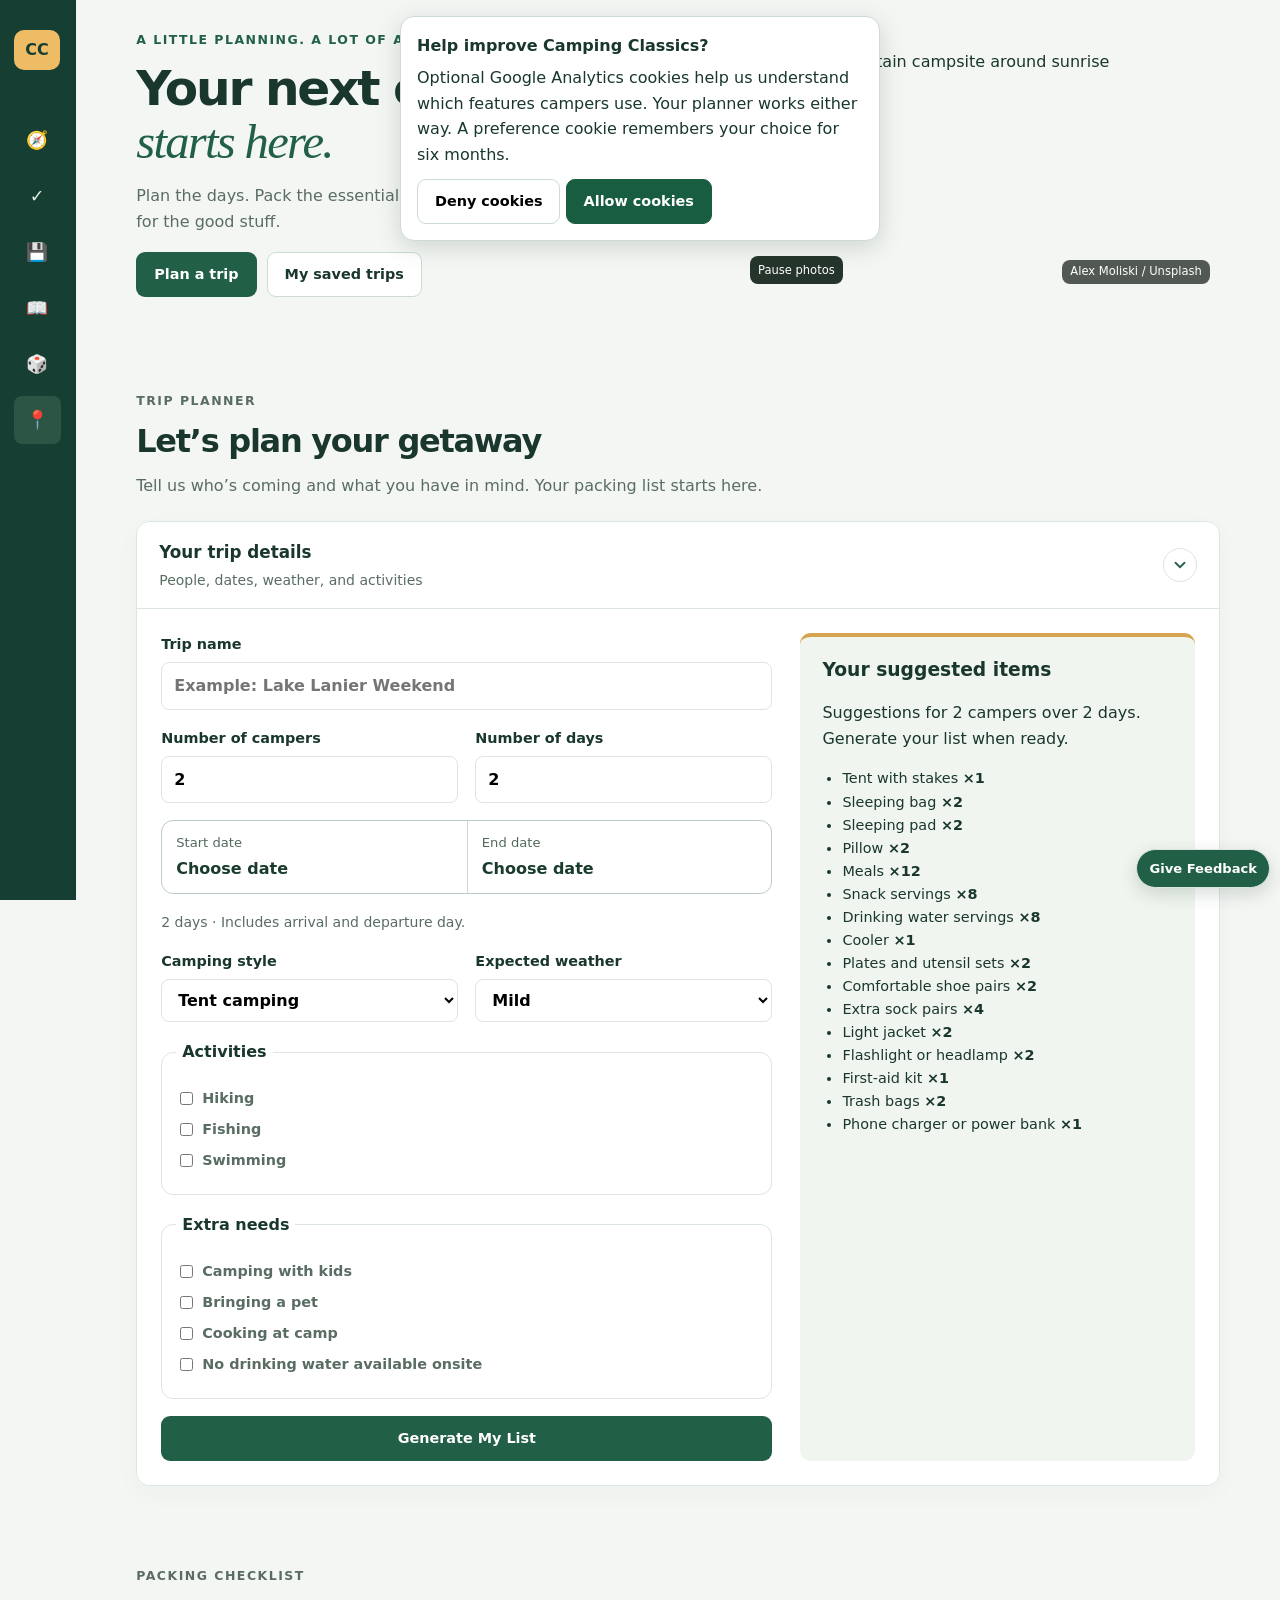
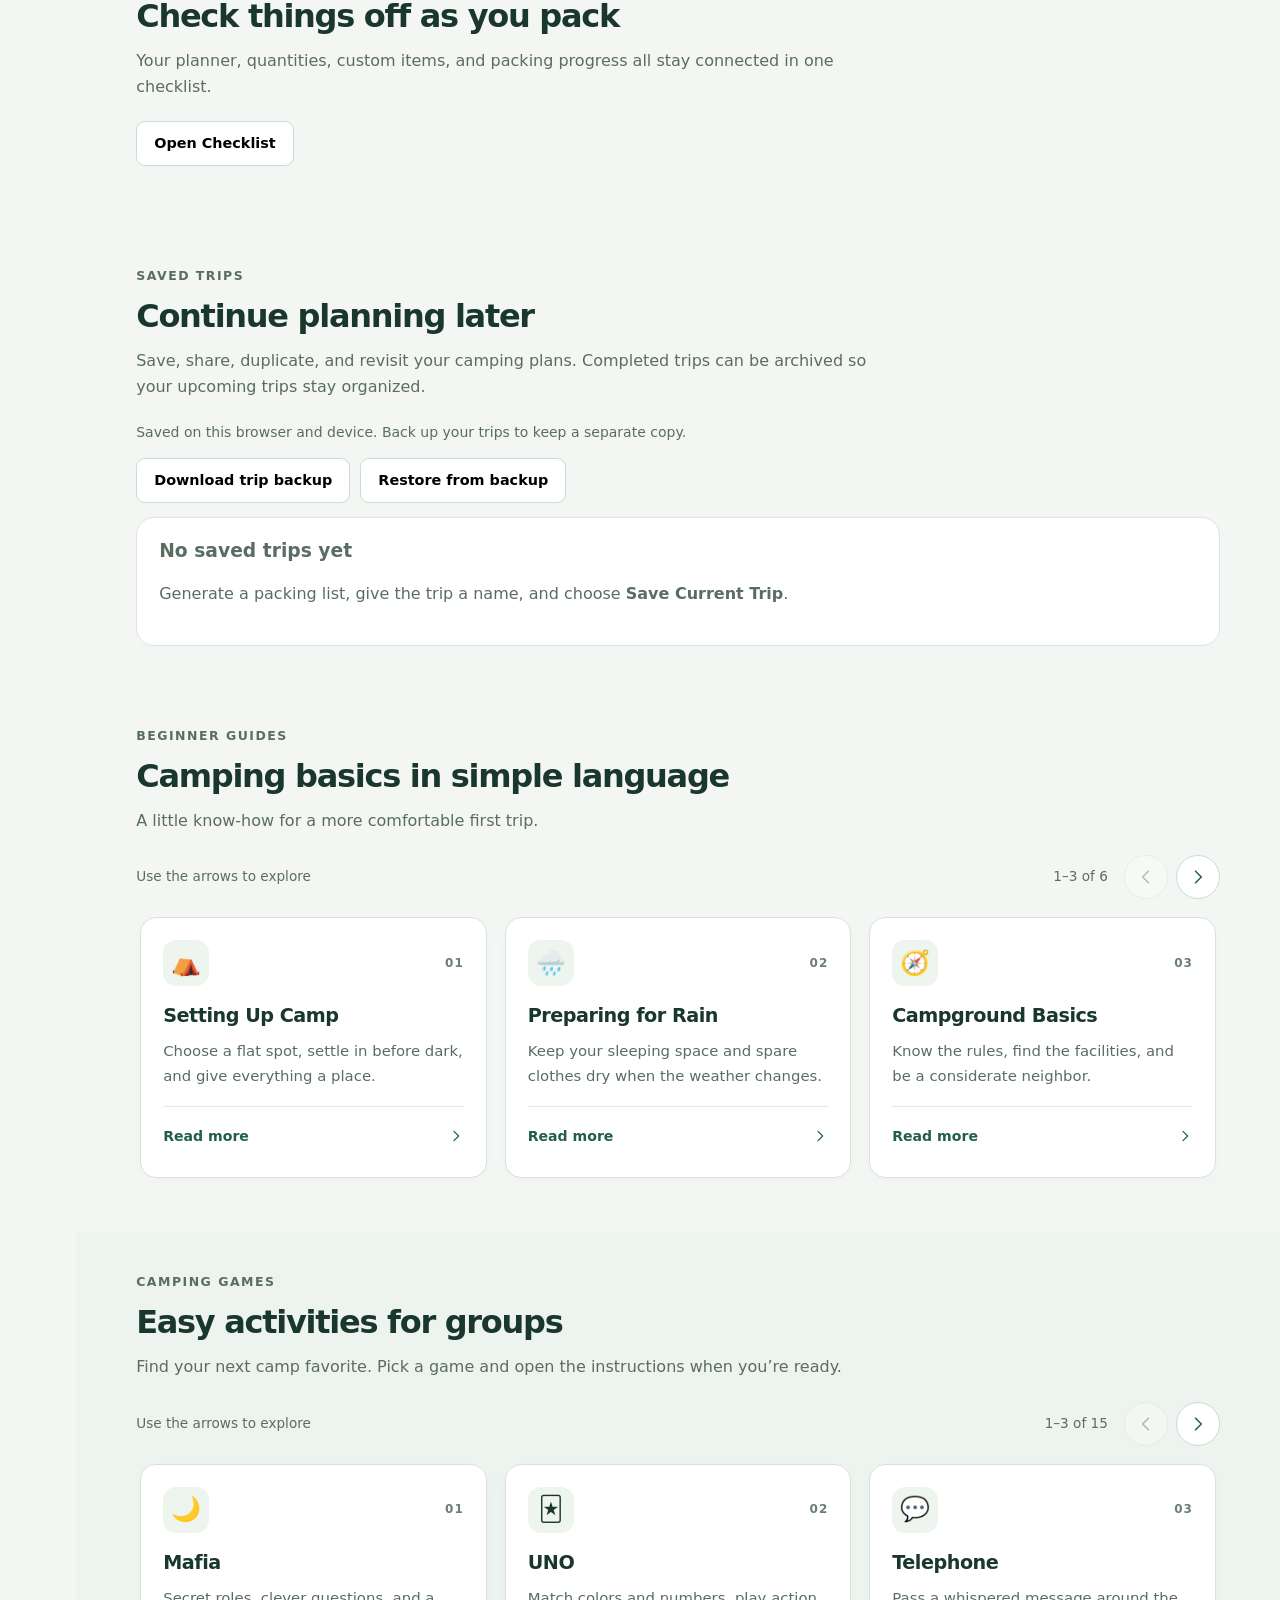
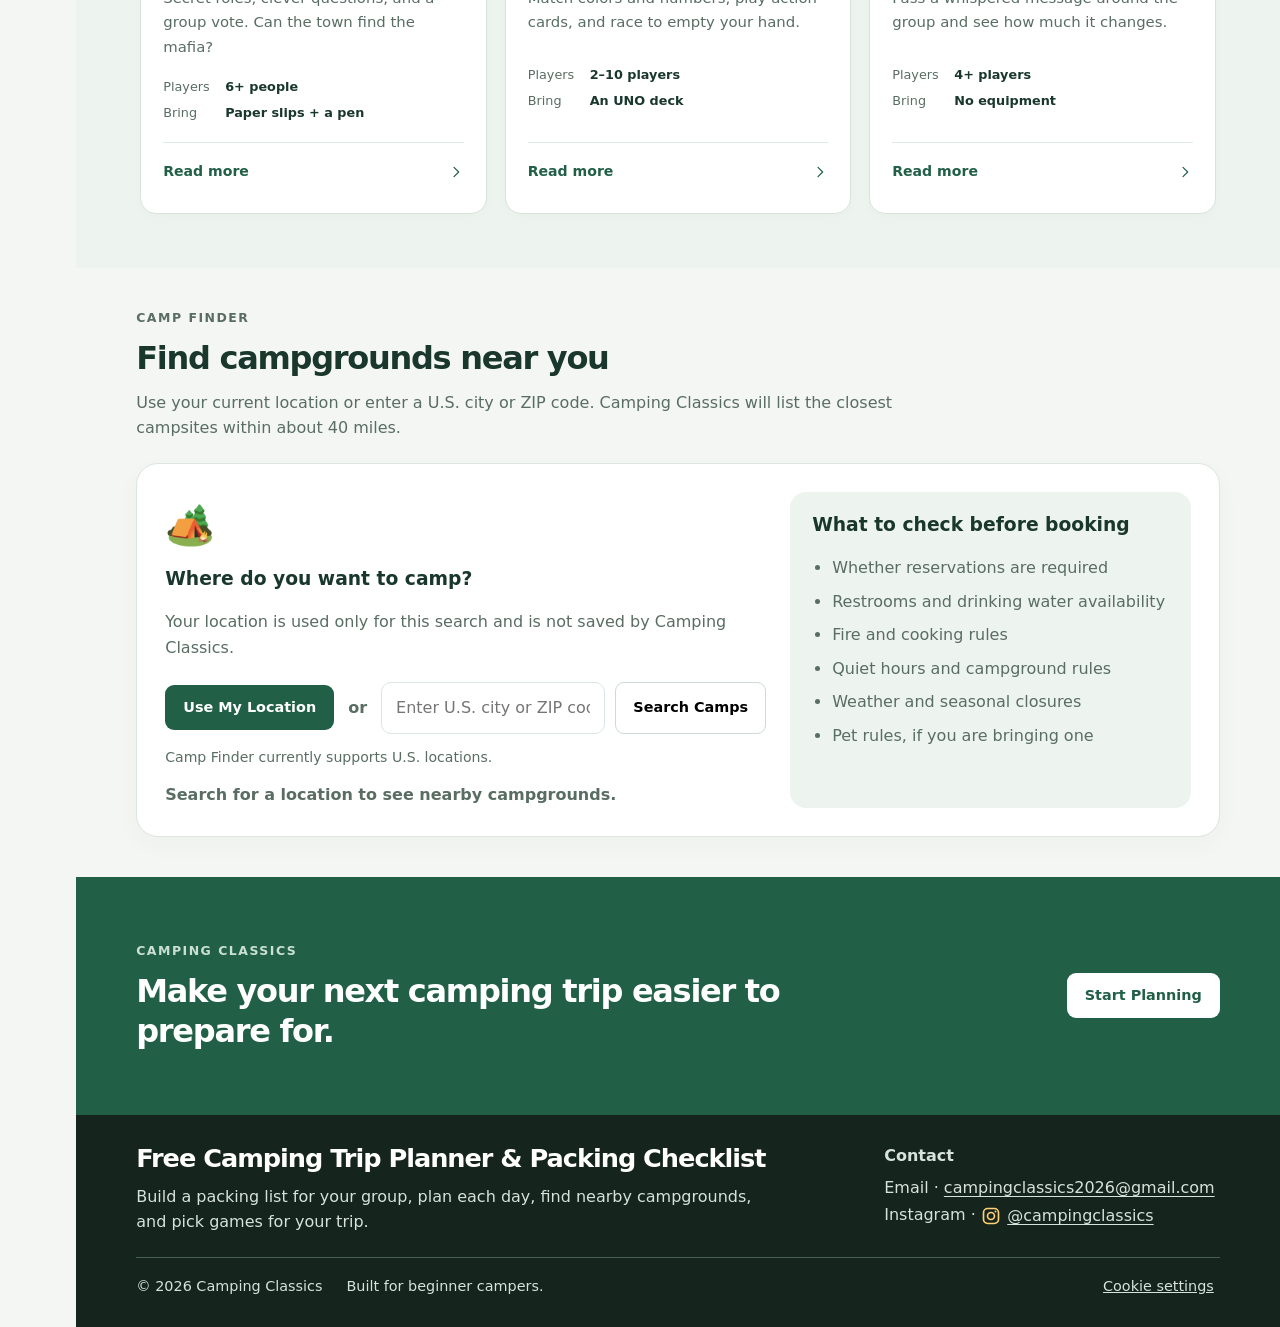
==== commit 110a47a3: "Make camping guides and games compact and swipeable Show one card with a next-card preview on phones" ====
--- a/index.html
+++ b/index.html
@@ -6,6 +6,7 @@
   <title>Camping Classics</title>
   <meta name="description" content="A beginner-friendly camping planner with packing lists, guides, games, and trip planning tools." />
   <link rel="stylesheet" href="styles.css?v=57" />
+  <link rel="stylesheet" href="card-browser.css?v=58" />
   <link rel="manifest" href="manifest.webmanifest" />
   <meta name="theme-color" content="#163e32" />
 <link rel="icon" type="image/svg+xml" href="data:image/svg+xml,%3Csvg xmlns='http://www.w3.org/2000/svg' viewBox='0 0 32 32'%3E%3Crect width='32' height='32' rx='8' fill='%23163e32'/%3E%3Cpath d='M5 25L16 6L27 25ZM12 25L16 17L20 25' fill='none' stroke='%23f0b95a' stroke-width='2'/%3E%3C/svg%3E" />
@@ -291,146 +292,256 @@
       </div>
     </section>
 
-    <section class="section" id="guides">
+    <section class="section" id="guides" aria-labelledby="guidesTitle">
       <div class="container">
         <div class="section-heading">
           <p class="eyebrow">Beginner Guides</p>
-          <h2>Camping basics in simple language</h2>
-        </div>
-
-        <div class="card-grid">
-          <article class="info-card">
-            <span class="icon">⛺</span>
+          <h2 id="guidesTitle">Camping basics in simple language</h2>
+          <p>A little know-how for a more comfortable first trip.</p>
+        </div>
+        <div class="card-browser" data-card-browser>
+          <div class="browse-toolbar" hidden>
+            <p class="browse-hint" id="guidesHint"><span class="browse-hint-touch">Swipe left or right to explore</span><span class="browse-hint-desktop">Use the arrows to explore</span></p>
+            <div class="browse-controls">
+              <p class="browse-count" role="status" aria-live="polite" aria-atomic="true"></p>
+              <button class="browse-arrow browse-previous" type="button" aria-label="Previous guides" aria-controls="guideGrid" aria-disabled="true"><svg aria-hidden="true" width="20" height="20" viewBox="0 0 24 24" fill="none" stroke="currentColor" stroke-width="1.8" stroke-linecap="round" stroke-linejoin="round"><path d="m9 5 7 7-7 7"/></svg></button>
+              <button class="browse-arrow browse-next" type="button" aria-label="Next guides" aria-controls="guideGrid"><svg aria-hidden="true" width="20" height="20" viewBox="0 0 24 24" fill="none" stroke="currentColor" stroke-width="1.8" stroke-linecap="round" stroke-linejoin="round"><path d="m9 5 7 7-7 7"/></svg></button>
+            </div>
+          </div>
+          <div class="browse-track" id="guideGrid" aria-label="Camping guides">
+          <article class="browse-card">
+            <div class="browse-card-top"><span class="browse-icon" aria-hidden="true">⛺</span><span class="browse-number" aria-hidden="true">01</span></div>
             <h3>Setting Up Camp</h3>
-            <p>Choose a flat area, keep your sleeping area dry, and organize your gear before dark.</p>
-          </article>
-
-          <article class="info-card">
-            <span class="icon">🌧️</span>
+            <p class="browse-summary">Choose a flat spot, settle in before dark, and give everything a place.</p>
+            
+            <details class="browse-details">
+              <summary aria-label="Read more about Setting Up Camp">Read more <svg aria-hidden="true" width="20" height="20" viewBox="0 0 24 24" fill="none" stroke="currentColor" stroke-width="1.8" stroke-linecap="round" stroke-linejoin="round"><path d="m9 5 7 7-7 7"/></svg></summary>
+              <div class="browse-details-body"><h4>Try these simple steps</h4><ol><li>Use the designated tent area and look for a flat spot. Avoid low spots where rainwater collects.</li><li>Put up your tent before dark so you have time to check the setup instructions.</li><li>Arrange your sleeping gear, then give shoes, lights, and bags a place you can find easily.</li></ol></div>
+            </details>
+          </article>
+          <article class="browse-card">
+            <div class="browse-card-top"><span class="browse-icon" aria-hidden="true">🌧️</span><span class="browse-number" aria-hidden="true">02</span></div>
             <h3>Preparing for Rain</h3>
-            <p>Pack a rain jacket, keep clothes in sealed bags, and avoid placing your tent in low areas.</p>
-          </article>
-
-          <article class="info-card">
-            <span class="icon">🧭</span>
+            <p class="browse-summary">Keep your sleeping space and spare clothes dry when the weather changes.</p>
+            
+            <details class="browse-details">
+              <summary aria-label="Read more about Preparing for Rain">Read more <svg aria-hidden="true" width="20" height="20" viewBox="0 0 24 24" fill="none" stroke="currentColor" stroke-width="1.8" stroke-linecap="round" stroke-linejoin="round"><path d="m9 5 7 7-7 7"/></svg></summary>
+              <div class="browse-details-body"><h4>Try these simple steps</h4><ol><li>Check the forecast before leaving and bring a rain jacket.</li><li>Keep spare clothes and sleeping gear in waterproof or sealed bags.</li><li>Set up your rainfly according to your tent instructions. Keep gear away from the tent walls and avoid low ground.</li></ol></div>
+            </details>
+          </article>
+          <article class="browse-card">
+            <div class="browse-card-top"><span class="browse-icon" aria-hidden="true">🧭</span><span class="browse-number" aria-hidden="true">03</span></div>
             <h3>Campground Basics</h3>
-            <p>Know your campsite rules, keep your site clean, and respect quiet hours and nearby campers.</p>
-          </article>
-
-          <article class="info-card">
-            <span class="icon">🗑️</span>
+            <p class="browse-summary">Know the rules, find the facilities, and be a considerate neighbor.</p>
+            
+            <details class="browse-details">
+              <summary aria-label="Read more about Campground Basics">Read more <svg aria-hidden="true" width="20" height="20" viewBox="0 0 24 24" fill="none" stroke="currentColor" stroke-width="1.8" stroke-linecap="round" stroke-linejoin="round"><path d="m9 5 7 7-7 7"/></svg></summary>
+              <div class="browse-details-body"><h4>Try these simple steps</h4><ol><li>Read the campground rules when you arrive, including quiet hours and any current fire restrictions.</li><li>Find the toilets, drinking-water point, and trash area. Let your group know where they are.</li><li>Keep your campsite tidy and give nearby campers space. Follow the campground’s food-storage instructions.</li></ol></div>
+            </details>
+          </article>
+          <article class="browse-card">
+            <div class="browse-card-top"><span class="browse-icon" aria-hidden="true">🗑️</span><span class="browse-number" aria-hidden="true">04</span></div>
             <h3>Leave No Trace</h3>
-            <p>Pack out your trash, avoid damaging plants, and leave the campsite as clean as you found it.</p>
-          </article>
-
-          <article class="info-card">
-            <span class="icon">🔦</span>
+            <p class="browse-summary">Enjoy your campsite and leave it ready for the next campers.</p>
+            
+            <details class="browse-details">
+              <summary aria-label="Read more about Leave No Trace">Read more <svg aria-hidden="true" width="20" height="20" viewBox="0 0 24 24" fill="none" stroke="currentColor" stroke-width="1.8" stroke-linecap="round" stroke-linejoin="round"><path d="m9 5 7 7-7 7"/></svg></summary>
+              <div class="browse-details-body"><h4>Try these simple steps</h4><ol><li>Bring trash bags and collect food scraps, wrappers, and other rubbish before you leave.</li><li>Stay on established paths and use designated camping areas to protect plants.</li><li>Leave rocks, plants, and natural objects where you find them. Give wildlife space and do not feed it.</li></ol></div>
+            </details>
+          </article>
+          <article class="browse-card">
+            <div class="browse-card-top"><span class="browse-icon" aria-hidden="true">🔦</span><span class="browse-number" aria-hidden="true">05</span></div>
             <h3>Nighttime Setup</h3>
-            <p>Keep a flashlight close, organize shoes and gear, and make sure everyone knows the campsite layout.</p>
-          </article>
-
-          <article class="info-card">
-            <span class="icon">🥾</span>
+            <p class="browse-summary">Put the things you will need after dark within easy reach.</p>
+            
+            <details class="browse-details">
+              <summary aria-label="Read more about Nighttime Setup">Read more <svg aria-hidden="true" width="20" height="20" viewBox="0 0 24 24" fill="none" stroke="currentColor" stroke-width="1.8" stroke-linecap="round" stroke-linejoin="round"><path d="m9 5 7 7-7 7"/></svg></summary>
+              <div class="browse-details-body"><h4>Try these simple steps</h4><ol><li>Keep a flashlight or headlamp close to your sleeping spot and check that it works.</li><li>Put shoes and a warm layer where you can find them without emptying your bag.</li><li>Before dark, show everyone the path between your tent and the campground facilities. Keep paths clear of loose gear.</li></ol></div>
+            </details>
+          </article>
+          <article class="browse-card">
+            <div class="browse-card-top"><span class="browse-icon" aria-hidden="true">🥾</span><span class="browse-number" aria-hidden="true">06</span></div>
             <h3>What Beginners Forget</h3>
-            <p>Extra socks, a backup light, water, trash bags, weather-ready clothing, and a simple first-aid kit.</p>
-          </article>
+            <p class="browse-summary">Do one last check for the small things that make a big difference.</p>
+            
+            <details class="browse-details">
+              <summary aria-label="Read more about What Beginners Forget">Read more <svg aria-hidden="true" width="20" height="20" viewBox="0 0 24 24" fill="none" stroke="currentColor" stroke-width="1.8" stroke-linecap="round" stroke-linejoin="round"><path d="m9 5 7 7-7 7"/></svg></summary>
+              <div class="browse-details-body"><h4>Try these simple steps</h4><ol><li>Check your list for spare socks, weather-ready layers, and a backup light.</li><li>Bring drinking water, trash bags, and a simple first-aid kit.</li><li>Walk through a pretend day at camp: sleeping, eating, getting dressed, and cleaning up. Add anything you would reach for to your checklist.</li></ol></div>
+            </details>
+          </article>
+          </div>
         </div>
       </div>
     </section>
 
-    <section class="section alt" id="games">
+    <section class="section alt" id="games" aria-labelledby="gamesTitle">
       <div class="container">
         <div class="section-heading">
           <p class="eyebrow">Camping Games</p>
-          <h2>Easy activities for groups</h2>
-          <p>Start with six favorites, then open the rest if you want more ideas.</p>
-        </div>
-
-        <div class="game-grid" id="gameGrid">
-          <!-- First 6 -->
-          <div class="game-card">
+          <h2 id="gamesTitle">Easy activities for groups</h2>
+          <p>Find your next camp favorite. Pick a game and open the instructions when you’re ready.</p>
+        </div>
+        <div class="card-browser" data-card-browser>
+          <div class="browse-toolbar" hidden>
+            <p class="browse-hint" id="gamesHint"><span class="browse-hint-touch">Swipe left or right to explore</span><span class="browse-hint-desktop">Use the arrows to explore</span></p>
+            <div class="browse-controls">
+              <p class="browse-count" role="status" aria-live="polite" aria-atomic="true"></p>
+              <button class="browse-arrow browse-previous" type="button" aria-label="Previous games" aria-controls="gameGrid" aria-disabled="true"><svg aria-hidden="true" width="20" height="20" viewBox="0 0 24 24" fill="none" stroke="currentColor" stroke-width="1.8" stroke-linecap="round" stroke-linejoin="round"><path d="m9 5 7 7-7 7"/></svg></button>
+              <button class="browse-arrow browse-next" type="button" aria-label="Next games" aria-controls="gameGrid"><svg aria-hidden="true" width="20" height="20" viewBox="0 0 24 24" fill="none" stroke="currentColor" stroke-width="1.8" stroke-linecap="round" stroke-linejoin="round"><path d="m9 5 7 7-7 7"/></svg></button>
+            </div>
+          </div>
+          <div class="browse-track" id="gameGrid" aria-label="Camping games">
+          <article class="browse-card">
+            <div class="browse-card-top"><span class="browse-icon" aria-hidden="true">🌙</span><span class="browse-number" aria-hidden="true">01</span></div>
+            <h3>Mafia</h3>
+            <p class="browse-summary">Secret roles, clever questions, and a group vote. Can the town find the mafia?</p>
+            <dl class="browse-facts"><div><dt>Players</dt><dd>6+ people</dd></div><div><dt>Bring</dt><dd>Paper slips + a pen</dd></div></dl>
+            <details class="browse-details">
+              <summary aria-label="Read more about Mafia">Read more <svg aria-hidden="true" width="20" height="20" viewBox="0 0 24 24" fill="none" stroke="currentColor" stroke-width="1.8" stroke-linecap="round" stroke-linejoin="round"><path d="m9 5 7 7-7 7"/></svg></summary>
+              <div class="browse-details-body"><h4>How to play</h4><ol><li>For a simple six-person round, choose one moderator. Secretly assign one mafia role and four town roles using paper slips.</li><li>At “night,” everyone closes their eyes. The moderator asks the mafia to look up and silently choose someone to leave the round, then close their eyes.</li><li>At “day,” the moderator announces who is out. The remaining players discuss and vote someone out; reveal that person’s role. On a tied vote, nobody leaves.</li><li>Repeat night and day. The town wins by voting out the mafia. The mafia wins when only one town player remains. People who are out watch quietly until the next round.</li><li>For a larger group, agree on the roles first; two mafia work well with eight or more active players. The mafia wins when its number matches the remaining town players.</li></ol></div>
+            </details>
+          </article>
+          <article class="browse-card">
+            <div class="browse-card-top"><span class="browse-icon" aria-hidden="true">🃏</span><span class="browse-number" aria-hidden="true">02</span></div>
+            <h3>UNO</h3>
+            <p class="browse-summary">Match colors and numbers, play action cards, and race to empty your hand.</p>
+            <dl class="browse-facts"><div><dt>Players</dt><dd>2–10 players</dd></div><div><dt>Bring</dt><dd>An UNO deck</dd></div></dl>
+            <details class="browse-details">
+              <summary aria-label="Read more about UNO">Read more <svg aria-hidden="true" width="20" height="20" viewBox="0 0 24 24" fill="none" stroke="currentColor" stroke-width="1.8" stroke-linecap="round" stroke-linejoin="round"><path d="m9 5 7 7-7 7"/></svg></summary>
+              <div class="browse-details-body"><h4>How to play</h4><ol><li>Deal seven cards to each player. Make a face-down draw pile and turn over its top card to start a discard pile.</li><li>Take turns matching the top discard by color, number, or symbol, or play an allowed Wild card. Follow your deck’s rules for action cards.</li><li>If you have no playable card, draw one. You may play it immediately if it fits; otherwise your turn ends.</li><li>Say “UNO” when you have one card left. The first person with an empty hand wins the round. For scoring and special-card details, use the rules that came with your deck.</li></ol><p class="browse-source"><a href="https://service.mattel.com/instruction_sheets/W2085.pdf" target="_blank" rel="noopener noreferrer">Official UNO rules (PDF)</a></p></div>
+            </details>
+          </article>
+          <article class="browse-card">
+            <div class="browse-card-top"><span class="browse-icon" aria-hidden="true">💬</span><span class="browse-number" aria-hidden="true">03</span></div>
+            <h3>Telephone</h3>
+            <p class="browse-summary">Pass a whispered message around the group and see how much it changes.</p>
+            <dl class="browse-facts"><div><dt>Players</dt><dd>4+ players</dd></div><div><dt>Bring</dt><dd>No equipment</dd></div></dl>
+            <details class="browse-details">
+              <summary aria-label="Read more about Telephone">Read more <svg aria-hidden="true" width="20" height="20" viewBox="0 0 24 24" fill="none" stroke="currentColor" stroke-width="1.8" stroke-linecap="round" stroke-linejoin="round"><path d="m9 5 7 7-7 7"/></svg></summary>
+              <div class="browse-details-body"><h4>How to play</h4><ol><li>Sit in a line or circle. The first person thinks of a short, funny sentence.</li><li>Whisper it once to the next person. Each person quietly passes along what they heard.</li><li>The last person says the message aloud. Compare it with the original, then choose a new starting player.</li></ol></div>
+            </details>
+          </article>
+          <article class="browse-card">
+            <div class="browse-card-top"><span class="browse-icon" aria-hidden="true">🕵️</span><span class="browse-number" aria-hidden="true">04</span></div>
             <h3>Imposter</h3>
-            <p>Everyone gets the same secret word except one person. Players give short clues, then try to figure out who the imposter is before the imposter guesses the word.</p>
-            <span>Best for 4+ players</span>
-          </div>
-
-          <div class="game-card">
+            <p class="browse-summary">Give clues about a secret word and spot the player who does not know it.</p>
+            <dl class="browse-facts"><div><dt>Players</dt><dd>4+ players</dd></div><div><dt>Bring</dt><dd>Paper slips + a pen</dd></div></dl>
+            <details class="browse-details">
+              <summary aria-label="Read more about Imposter">Read more <svg aria-hidden="true" width="20" height="20" viewBox="0 0 24 24" fill="none" stroke="currentColor" stroke-width="1.8" stroke-linecap="round" stroke-linejoin="round"><path d="m9 5 7 7-7 7"/></svg></summary>
+              <div class="browse-details-body"><h4>How to play</h4><ol><li>Prepare one slip per player. Put the same secret word on every slip except one, which says “imposter.” Shuffle and hand them out.</li><li>Go around the circle giving one short clue each without saying the word. The imposter tries to blend in.</li><li>Discuss the clues and vote. If the group finds the imposter, give that player one chance to guess the secret word before revealing it.</li></ol></div>
+            </details>
+          </article>
+          <article class="browse-card">
+            <div class="browse-card-top"><span class="browse-icon" aria-hidden="true">🚀</span><span class="browse-number" aria-hidden="true">05</span></div>
             <h3>Among Us — Camp Edition</h3>
-            <p>Assign simple crewmate tasks around camp while one or two imposters secretly try to blend in. Hold quick discussion rounds and vote on who seems suspicious.</p>
-            <span>Best for larger groups</span>
-          </div>
-
-          <div class="game-card">
+            <p class="browse-summary">Finish small tasks around camp while a secret imposter tries to blend in.</p>
+            <dl class="browse-facts"><div><dt>Players</dt><dd>6+ players</dd></div><div><dt>Bring</dt><dd>Role slips + task list</dd></div></dl>
+            <details class="browse-details">
+              <summary aria-label="Read more about Among Us — Camp Edition">Read more <svg aria-hidden="true" width="20" height="20" viewBox="0 0 24 24" fill="none" stroke="currentColor" stroke-width="1.8" stroke-linecap="round" stroke-linejoin="round"><path d="m9 5 7 7-7 7"/></svg></summary>
+              <div class="browse-details-body"><h4>How to play</h4><ol><li>Choose a host and an agreed play area. Give everyone a secret role, with one imposter and the rest crewmates.</li><li>Set simple tasks such as sorting cards or counting tent pegs. The imposter pretends to complete tasks; keep this version contact-free.</li><li>After a few minutes, stop for a discussion and vote. Reveal the voted player’s role, then start another round with new roles.</li></ol></div>
+            </details>
+          </article>
+          <article class="browse-card">
+            <div class="browse-card-top"><span class="browse-icon" aria-hidden="true">🎭</span><span class="browse-number" aria-hidden="true">06</span></div>
             <h3>Charades</h3>
-            <p>Act out a word, movie, animal, activity, or camping-themed prompt without speaking while your team tries to guess it.</p>
-            <span>No equipment needed</span>
-          </div>
-
-          <div class="game-card">
+            <p class="browse-summary">Act out a prompt without speaking while your team tries to guess.</p>
+            <dl class="browse-facts"><div><dt>Players</dt><dd>4+ players</dd></div><div><dt>Bring</dt><dd>No equipment</dd></div></dl>
+            <details class="browse-details">
+              <summary aria-label="Read more about Charades">Read more <svg aria-hidden="true" width="20" height="20" viewBox="0 0 24 24" fill="none" stroke="currentColor" stroke-width="1.8" stroke-linecap="round" stroke-linejoin="round"><path d="m9 5 7 7-7 7"/></svg></summary>
+              <div class="browse-details-body"><h4>How to play</h4><ol><li>Split into two teams. The other team gives the actor a word, animal, movie, or camping activity.</li><li>Act it out without words or sound effects. Give the team one minute to guess.</li><li>Award a point for a correct answer, then switch teams and actors. Play to an agreed score.</li></ol></div>
+            </details>
+          </article>
+          <article class="browse-card">
+            <div class="browse-card-top"><span class="browse-icon" aria-hidden="true">🏅</span><span class="browse-number" aria-hidden="true">07</span></div>
             <h3>Camp Olympics</h3>
-            <p>Create a few harmless mini-events such as a sock toss, balance challenge, trivia round, or fastest sleeping-bag roll-up.</p>
-            <span>Good for teams</span>
-          </div>
-
-          <div class="game-card">
+            <p class="browse-summary">Turn a few simple challenges into a friendly team competition.</p>
+            <dl class="browse-facts"><div><dt>Players</dt><dd>4+ players</dd></div><div><dt>Bring</dt><dd>Socks + camp gear</dd></div></dl>
+            <details class="browse-details">
+              <summary aria-label="Read more about Camp Olympics">Read more <svg aria-hidden="true" width="20" height="20" viewBox="0 0 24 24" fill="none" stroke="currentColor" stroke-width="1.8" stroke-linecap="round" stroke-linejoin="round"><path d="m9 5 7 7-7 7"/></svg></summary>
+              <div class="browse-details-body"><h4>How to play</h4><ol><li>Choose three easy events, such as a rolled-sock toss, trivia round, and sleeping-bag roll-up.</li><li>Split into teams and agree on a score for each event. Use a clear space away from other campers.</li><li>Let everyone try each event, add the points, and celebrate the team with the highest total.</li></ol></div>
+            </details>
+          </article>
+          <article class="browse-card">
+            <div class="browse-card-top"><span class="browse-icon" aria-hidden="true">🤔</span><span class="browse-number" aria-hidden="true">08</span></div>
             <h3>Two Truths and a Lie</h3>
-            <p>Each person says three statements about themselves. Two are true and one is made up. Everyone guesses the lie.</p>
-            <span>Great icebreaker</span>
-          </div>
-
-          <div class="game-card">
+            <p class="browse-summary">Share three things about yourself and let the group find the made-up one.</p>
+            <dl class="browse-facts"><div><dt>Players</dt><dd>3+ players</dd></div><div><dt>Bring</dt><dd>No equipment</dd></div></dl>
+            <details class="browse-details">
+              <summary aria-label="Read more about Two Truths and a Lie">Read more <svg aria-hidden="true" width="20" height="20" viewBox="0 0 24 24" fill="none" stroke="currentColor" stroke-width="1.8" stroke-linecap="round" stroke-linejoin="round"><path d="m9 5 7 7-7 7"/></svg></summary>
+              <div class="browse-details-body"><h4>How to play</h4><ol><li>Think of two true statements about yourself and one believable made-up statement.</li><li>Say all three in any order. Let the group ask a few questions and guess the lie.</li><li>Reveal the answer, share the story if you like, and move to the next person.</li></ol></div>
+            </details>
+          </article>
+          <article class="browse-card">
+            <div class="browse-card-top"><span class="browse-icon" aria-hidden="true">📖</span><span class="browse-number" aria-hidden="true">09</span></div>
             <h3>Story Chain</h3>
-            <p>One person starts a story with one sentence. Each player adds one sentence, creating a completely unpredictable group story.</p>
-            <span>Best around the campfire</span>
-          </div>
-
-          <!-- Next 6: roughly most popular/common to more niche -->
-          <div class="game-card extra-game" hidden>
+            <p class="browse-summary">Build a silly group story, one unexpected sentence at a time.</p>
+            <dl class="browse-facts"><div><dt>Players</dt><dd>3+ players</dd></div><div><dt>Bring</dt><dd>No equipment</dd></div></dl>
+            <details class="browse-details">
+              <summary aria-label="Read more about Story Chain">Read more <svg aria-hidden="true" width="20" height="20" viewBox="0 0 24 24" fill="none" stroke="currentColor" stroke-width="1.8" stroke-linecap="round" stroke-linejoin="round"><path d="m9 5 7 7-7 7"/></svg></summary>
+              <div class="browse-details-body"><h4>How to play</h4><ol><li>One player starts with a single sentence, such as “We opened the tent and found a tiny dragon.”</li><li>Go around the group. Each player adds one sentence that connects to the story.</li><li>After a few rounds, let the next player give the story an ending. Start again with a new theme.</li></ol></div>
+            </details>
+          </article>
+          <article class="browse-card">
+            <div class="browse-card-top"><span class="browse-icon" aria-hidden="true">↔️</span><span class="browse-number" aria-hidden="true">10</span></div>
             <h3>Would You Rather?</h3>
-            <p>Take turns asking two funny or difficult choices. Everyone picks one and explains why.</p>
-            <span>Good for any group size</span>
-          </div>
-
-          <div class="game-card extra-game" hidden>
+            <p class="browse-summary">Pick between two funny choices and explain your answer.</p>
+            <dl class="browse-facts"><div><dt>Players</dt><dd>2+ players</dd></div><div><dt>Bring</dt><dd>No equipment</dd></div></dl>
+            <details class="browse-details">
+              <summary aria-label="Read more about Would You Rather?">Read more <svg aria-hidden="true" width="20" height="20" viewBox="0 0 24 24" fill="none" stroke="currentColor" stroke-width="1.8" stroke-linecap="round" stroke-linejoin="round"><path d="m9 5 7 7-7 7"/></svg></summary>
+              <div class="browse-details-body"><h4>How to play</h4><ol><li>Offer two choices, such as camping by a lake or camping in the mountains.</li><li>Let everyone choose and explain why. Keep questions comfortable for the group and allow anyone to pass.</li><li>Take turns asking the next question. There are no points or wrong answers.</li></ol></div>
+            </details>
+          </article>
+          <article class="browse-card">
+            <div class="browse-card-top"><span class="browse-icon" aria-hidden="true">❓</span><span class="browse-number" aria-hidden="true">11</span></div>
             <h3>20 Questions</h3>
-            <p>One person thinks of an object, place, or character. Everyone else gets up to twenty yes-or-no questions to figure it out.</p>
-            <span>Easy around camp</span>
-          </div>
-
-          <div class="game-card extra-game" hidden>
+            <p class="browse-summary">Use yes-or-no questions to uncover a mystery object, place, or character.</p>
+            <dl class="browse-facts"><div><dt>Players</dt><dd>2+ players</dd></div><div><dt>Bring</dt><dd>No equipment</dd></div></dl>
+            <details class="browse-details">
+              <summary aria-label="Read more about 20 Questions">Read more <svg aria-hidden="true" width="20" height="20" viewBox="0 0 24 24" fill="none" stroke="currentColor" stroke-width="1.8" stroke-linecap="round" stroke-linejoin="round"><path d="m9 5 7 7-7 7"/></svg></summary>
+              <div class="browse-details-body"><h4>How to play</h4><ol><li>One person secretly chooses an object, place, or character.</li><li>The group can ask up to twenty questions that can be answered with yes or no. Count each guess as a question.</li><li>If someone guesses correctly, they choose the next mystery. Otherwise, reveal the answer after question twenty.</li></ol></div>
+            </details>
+          </article>
+          <article class="browse-card">
+            <div class="browse-card-top"><span class="browse-icon" aria-hidden="true">🍃</span><span class="browse-number" aria-hidden="true">12</span></div>
             <h3>Campground Scavenger Hunt</h3>
-            <p>Create a list of safe things to spot, such as a pinecone, bird, trail sign, interesting rock, or a certain color in nature.</p>
-            <span>Great during daylight</span>
-          </div>
-
-          <div class="game-card extra-game" hidden>
+            <p class="browse-summary">Look for little details in nature and compare what your group finds.</p>
+            <dl class="browse-facts"><div><dt>Players</dt><dd>2+ players</dd></div><div><dt>Bring</dt><dd>A short list + a pen</dd></div></dl>
+            <details class="browse-details">
+              <summary aria-label="Read more about Campground Scavenger Hunt">Read more <svg aria-hidden="true" width="20" height="20" viewBox="0 0 24 24" fill="none" stroke="currentColor" stroke-width="1.8" stroke-linecap="round" stroke-linejoin="round"><path d="m9 5 7 7-7 7"/></svg></summary>
+              <div class="browse-details-body"><h4>How to play</h4><ol><li>Make a short list of things to spot, such as a pinecone, bird, trail sign, or something yellow.</li><li>Agree on boundaries and a return time. Stay on permitted paths and play during daylight.</li><li>Tick off what you see or take photos. Leave natural objects where they are, then compare your finds.</li></ol></div>
+            </details>
+          </article>
+          <article class="browse-card">
+            <div class="browse-card-top"><span class="browse-icon" aria-hidden="true">🔦</span><span class="browse-number" aria-hidden="true">13</span></div>
             <h3>Flashlight Tag</h3>
-            <p>In an open, permitted area after dark, one player searches while others stay within agreed boundaries. Keep the area hazard-free and follow campground quiet-hour rules.</p>
-            <span>Outdoor nighttime game</span>
-          </div>
-
-          <div class="game-card extra-game" hidden>
+            <p class="browse-summary">Try a slow, quiet spotting game within an agreed area after dark.</p>
+            <dl class="browse-facts"><div><dt>Players</dt><dd>4+ players</dd></div><div><dt>Bring</dt><dd>Flashlights</dd></div></dl>
+            <details class="browse-details">
+              <summary aria-label="Read more about Flashlight Tag">Read more <svg aria-hidden="true" width="20" height="20" viewBox="0 0 24 24" fill="none" stroke="currentColor" stroke-width="1.8" stroke-linecap="round" stroke-linejoin="round"><path d="m9 5 7 7-7 7"/></svg></summary>
+              <div class="browse-details-body"><h4>How to play</h4><ol><li>Use a permitted, open area with clear boundaries, away from roads, water, fire, and trip hazards. Skip this game if there is no suitable space.</li><li>Choose one seeker. Others walk to a spot within the boundaries; keep the game walking-only and respect quiet hours.</li><li>The seeker spots someone with the light and says their name. Keep light out of people’s eyes. Switch seekers after the round.</li></ol></div>
+            </details>
+          </article>
+          <article class="browse-card">
+            <div class="browse-card-top"><span class="browse-icon" aria-hidden="true">💡</span><span class="browse-number" aria-hidden="true">14</span></div>
             <h3>Categories</h3>
-            <p>Choose a category such as foods, animals, movies, or places. Go around the group naming something new until someone repeats or gets stuck.</p>
-            <span>Fast and simple</span>
-          </div>
-
-          <div class="game-card extra-game" hidden>
+            <p class="browse-summary">Keep the circle going by naming something new in the chosen category.</p>
+            <dl class="browse-facts"><div><dt>Players</dt><dd>3+ players</dd></div><div><dt>Bring</dt><dd>No equipment</dd></div></dl>
+            <details class="browse-details">
+              <summary aria-label="Read more about Categories">Read more <svg aria-hidden="true" width="20" height="20" viewBox="0 0 24 24" fill="none" stroke="currentColor" stroke-width="1.8" stroke-linecap="round" stroke-linejoin="round"><path d="m9 5 7 7-7 7"/></svg></summary>
+              <div class="browse-details-body"><h4>How to play</h4><ol><li>Choose a category such as animals, foods, movies, or things you bring camping.</li><li>Go around the circle naming one new example each. Give each player a few seconds to think.</li><li>If someone repeats an answer or gets stuck, choose a new category and let that player start.</li></ol></div>
+            </details>
+          </article>
+          <article class="browse-card">
+            <div class="browse-card-top"><span class="browse-icon" aria-hidden="true">👂</span><span class="browse-number" aria-hidden="true">15</span></div>
             <h3>Guess the Sound</h3>
-            <p>One player makes a simple sound using nearby safe objects. Everyone else tries to identify what made it.</p>
-            <span>Funny with groups</span>
-          </div>
-        </div>
-
-        <div class="games-more-wrap">
-          <button
-            class="btn secondary"
-            type="button"
-            id="toggleGamesBtn"
-            aria-expanded="false"
-          >
-            Show 6 More Games
-          </button>
+            <p class="browse-summary">Listen closely and guess what made a mystery sound.</p>
+            <dl class="browse-facts"><div><dt>Players</dt><dd>3+ players</dd></div><div><dt>Bring</dt><dd>Safe everyday objects</dd></div></dl>
+            <details class="browse-details">
+              <summary aria-label="Read more about Guess the Sound">Read more <svg aria-hidden="true" width="20" height="20" viewBox="0 0 24 24" fill="none" stroke="currentColor" stroke-width="1.8" stroke-linecap="round" stroke-linejoin="round"><path d="m9 5 7 7-7 7"/></svg></summary>
+              <div class="browse-details-body"><h4>How to play</h4><ol><li>Gather a few harmless objects, such as a zipper, water bottle, or crinkly wrapper.</li><li>One person makes a sound out of sight. Everyone else takes a guess.</li><li>Reveal the object and switch sound-makers. Keep the sounds quiet enough for nearby campers.</li></ol></div>
+            </details>
+          </article>
+          </div>
         </div>
       </div>
     </section>
@@ -726,9 +837,15 @@
       <div class="excel-import-actions"><button class="btn secondary" id="backupBeforeExcelImport" type="button">Export current checklist</button><button class="btn secondary" id="cancelExcelImport" type="button">Cancel</button><button class="btn primary" id="applyExcelImport" type="button" disabled>Import items</button></div>
     </div>
   </div>
-  <script src="script.js?v=54" integrity="sha384-V6DdzczHAt+QzbYLOYodPUQsAIAtDOXMwmie4JRsvUb22P4cZvD7LFNxKQUZZdjh"></script>
+  <dialog class="camp-card-dialog" id="campCardDialog" aria-labelledby="campCardTitle">
+    <button class="card-dialog-close" type="button" aria-label="Close details" autofocus>×</button>
+    <div id="campCardContent"></div>
+    <button class="btn primary card-dialog-done" type="button">Back to cards</button>
+  </dialog>
+  <script src="script.js?v=58" integrity="sha384-9Nyc737vWLHpih27CGLLdK3RFUoZIABe7eABZzfdDdnGAvxhBw8nSp29G7hW3ZxE"></script>
   <script src="vendor/xlsx-0.20.3.min.js" integrity="sha384-EnyY0/GSHQGSxSgMwaIPzSESbqoOLSexfnSMN2AP+39Ckmn92stwABZynq1JyzdT"></script>
   <script src="excel.js?v=57" integrity="sha384-5B7SvqcveP23NOjcqsA+f8dh7Hgh6fH40VVQcqoo95h6njKjVWfrKQnY3cMRIXm0"></script>
   <script src="hero-photos.js" integrity="sha384-zz3sL/JWPk6KTCzZInkL+mpV3ghQQiBfMak19hh/K17W1w2WC0DvhuNTGqr+muZe"></script>
+  <script src="card-browser.js?v=58" integrity="sha384-9APkB2bqVAIeEFAO+2x1mAtsfzblf/p9iCuA8NsaLazQKaWRJ6Txfg+nH2PQn/5j"></script>
 </body>
 </html>
--- a/card-browser.css
+++ b/card-browser.css
@@ -0,0 +1,67 @@
+/* Compact, manually browsed guides and games. */
+.card-browser { --browse-gap: 18px; min-width: 0; }
+.browse-toolbar:not([hidden]) { display: flex; align-items: center; justify-content: space-between; gap: 16px; margin-bottom: 14px; }
+.browse-hint { margin: 0; color: var(--muted); font-size: .85rem; }
+.browse-hint-touch { display: none; }
+.browse-controls { display: flex; align-items: center; gap: 8px; flex-shrink: 0; }
+.browse-count { margin: 0 8px 0 0; color: var(--muted); font-size: .85rem; font-variant-numeric: tabular-nums; white-space: nowrap; }
+.browse-arrow { display: grid; place-items: center; width: 44px; height: 44px; padding: 0; border: 1px solid #cddbd2; border-radius: 50%; background: white; color: var(--primary); cursor: pointer; transition: background .15s, color .15s; }
+.browse-previous svg { transform: rotate(180deg); }
+.browse-arrow:hover:not([aria-disabled="true"]) { background: var(--primary); border-color: var(--primary); color: white; }
+.browse-arrow[aria-disabled="true"] { opacity: .35; cursor: default; }
+.browse-track { display: grid; grid-template-columns: repeat(3, minmax(0, 1fr)); gap: var(--browse-gap); min-width: 0; }
+.card-browser.is-ready .browse-track { position: relative; grid-template-columns: none; grid-auto-flow: column; grid-auto-columns: calc((100% - 2 * var(--browse-gap)) / 3); overflow-x: auto; overscroll-behavior-x: contain; scroll-snap-type: x mandatory; scroll-padding-inline: 4px; padding: 4px 4px 14px; scrollbar-width: thin; scrollbar-color: #b4cbbd transparent; border-radius: 16px; }
+.browse-card { display: flex; flex-direction: column; min-width: 0; padding: 22px; border: 1px solid #d7e3da; border-radius: 16px; background: var(--surface); box-shadow: 0 4px 12px #19372c05; scroll-snap-align: start; scroll-snap-stop: always; }
+.browse-card-top { display: flex; align-items: center; justify-content: space-between; gap: 12px; margin-bottom: 18px; }
+.browse-icon { display: grid; place-items: center; width: 46px; height: 46px; border-radius: 13px; background: #eef5ef; font-size: 1.5rem; }
+.browse-number { color: #6b7f73; font-size: .75rem; font-weight: 700; letter-spacing: .08em; }
+.browse-card h3 { margin: 0 0 10px; font-size: 1.2rem; line-height: 1.3; letter-spacing: -.025em; overflow-wrap: anywhere; }
+.browse-summary { margin: 0 0 18px; color: var(--muted); font-size: .93rem; line-height: 1.65; }
+.browse-facts { margin: auto 0 18px; display: grid; gap: 5px; font-size: .8rem; }
+.browse-facts div { display: grid; grid-template-columns: 52px minmax(0, 1fr); gap: 10px; }
+.browse-facts dt { color: var(--muted); }
+.browse-facts dd { margin: 0; color: var(--text); font-weight: 600; }
+.browse-details { margin-top: auto; border-top: 1px solid #e2eae5; }
+.browse-details summary { display: flex; align-items: center; justify-content: space-between; gap: 12px; min-height: 48px; padding-top: 10px; color: var(--primary); font-size: .88rem; font-weight: 750; cursor: pointer; list-style: none; }
+.browse-details summary::-webkit-details-marker { display: none; }
+.browse-details summary:hover { color: var(--primary-dark); text-decoration: underline; text-underline-offset: 4px; }
+.browse-details summary svg { width: 16px; height: 16px; flex-shrink: 0; }
+.browse-details-body :is(h3, h4) { margin: 18px 0 10px; font-size: 1rem; }
+.browse-details-body ol { margin: 0; padding-left: 1.3rem; }
+.browse-details-body li { padding-left: 4px; margin-bottom: 12px; color: var(--muted); }
+.browse-source { margin: 18px 0 0; font-size: .85rem; }
+.browse-source a { text-decoration: underline; text-underline-offset: 3px; color: var(--primary); }
+.browse-arrow:focus-visible, .browse-track:focus-visible, .browse-details summary:focus-visible, .card-dialog-close:focus-visible, .card-dialog-done:focus-visible { outline: 3px solid #327853; outline-offset: 3px; }
+.camp-card-dialog { width: min(560px, calc(100% - 32px)); max-height: calc(100vh - 40px); max-height: calc(100dvh - 40px); margin: auto; padding: 30px; border: 1px solid #d7e3da; border-radius: 20px; background: var(--surface); color: var(--text); box-shadow: 0 24px 80px #10281a33; overscroll-behavior: contain; }
+.camp-card-dialog::backdrop { background: #10271c8c; }
+body.camp-card-open { overflow: hidden; }
+.card-dialog-close { position: absolute; top: 16px; right: 16px; display: grid; place-items: center; width: 44px; height: 44px; padding: 0; border: 1px solid #d7e3da; border-radius: 50%; color: var(--text); background: white; font: inherit; font-size: 1.8rem; cursor: pointer; }
+.card-dialog-close:hover { background: var(--alt); }
+.camp-card-dialog .browse-icon { margin-bottom: 20px; }
+.camp-card-dialog h2 { padding-right: 24px; font-size: 1.6rem; line-height: 1.25; }
+.camp-card-dialog .browse-facts { padding: 14px; border-radius: 10px; background: #f3f7f3; margin-bottom: 20px; font-size: .9rem; }
+.card-dialog-done { margin-top: 22px; }
+@media (max-width: 1000px) and (min-width: 641px) {
+  .browse-track { grid-template-columns: repeat(2, minmax(0, 1fr)); }
+  .card-browser.is-ready .browse-track { grid-auto-columns: calc((100% - var(--browse-gap)) / 2); }
+}
+@media (max-width: 640px) {
+  .card-browser { --browse-gap: 12px; }
+  .browse-track { grid-template-columns: 1fr; }
+  .card-browser.is-ready .browse-track { grid-auto-columns: 88%; }
+  .browse-toolbar:not([hidden]) { align-items: center; gap: 8px; }
+  .browse-hint { max-width: 135px; font-size: .75rem; line-height: 1.5; }
+  .browse-hint-touch { display: inline; }
+  .browse-hint-desktop { display: none; }
+  .browse-count { margin-right: 2px; font-size: .78rem; }
+  .browse-controls { gap: 6px; }
+  .browse-card { padding: 20px; }
+  .camp-card-dialog { padding: 24px; }
+  .card-dialog-done { width: 100%; }
+}
+@media (prefers-reduced-motion: reduce) {
+  .browse-arrow { transition: none; }
+}
+@media print {
+  .browse-toolbar, .camp-card-dialog { display: none !important; }
+}
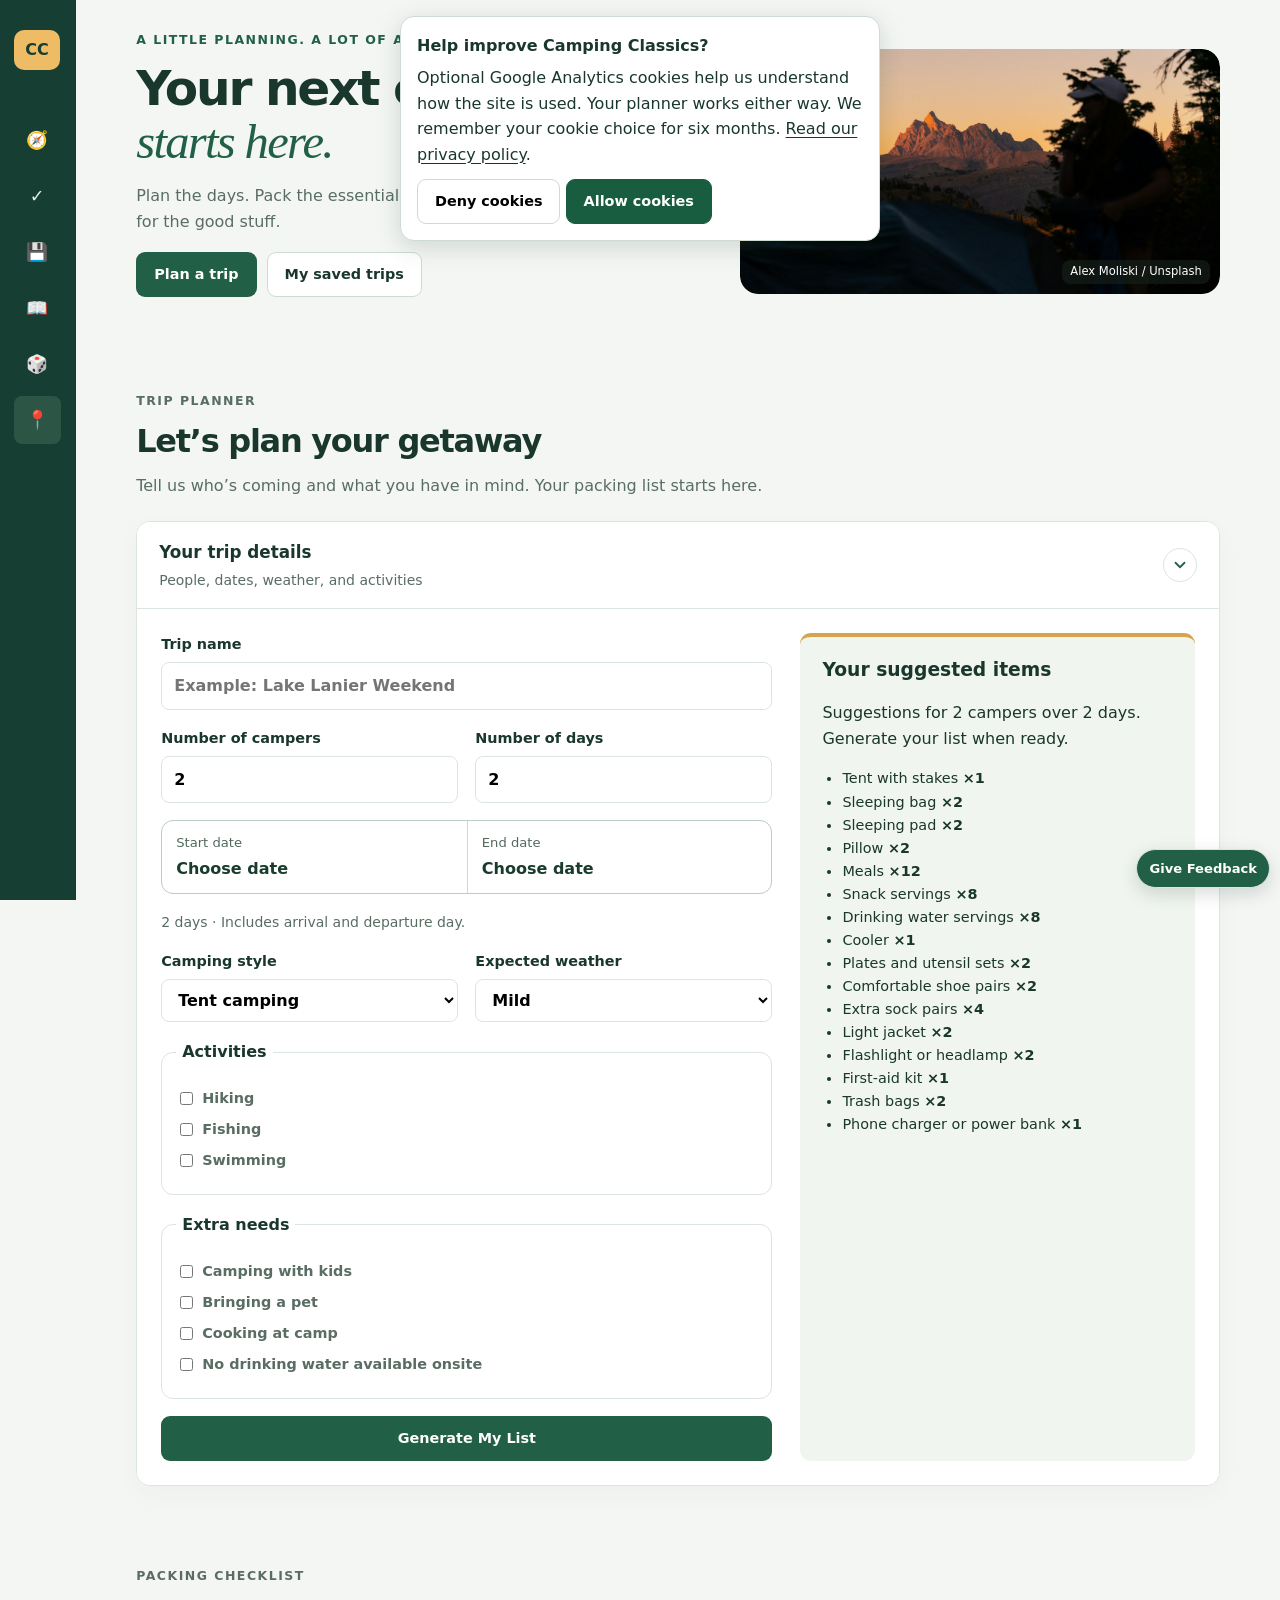
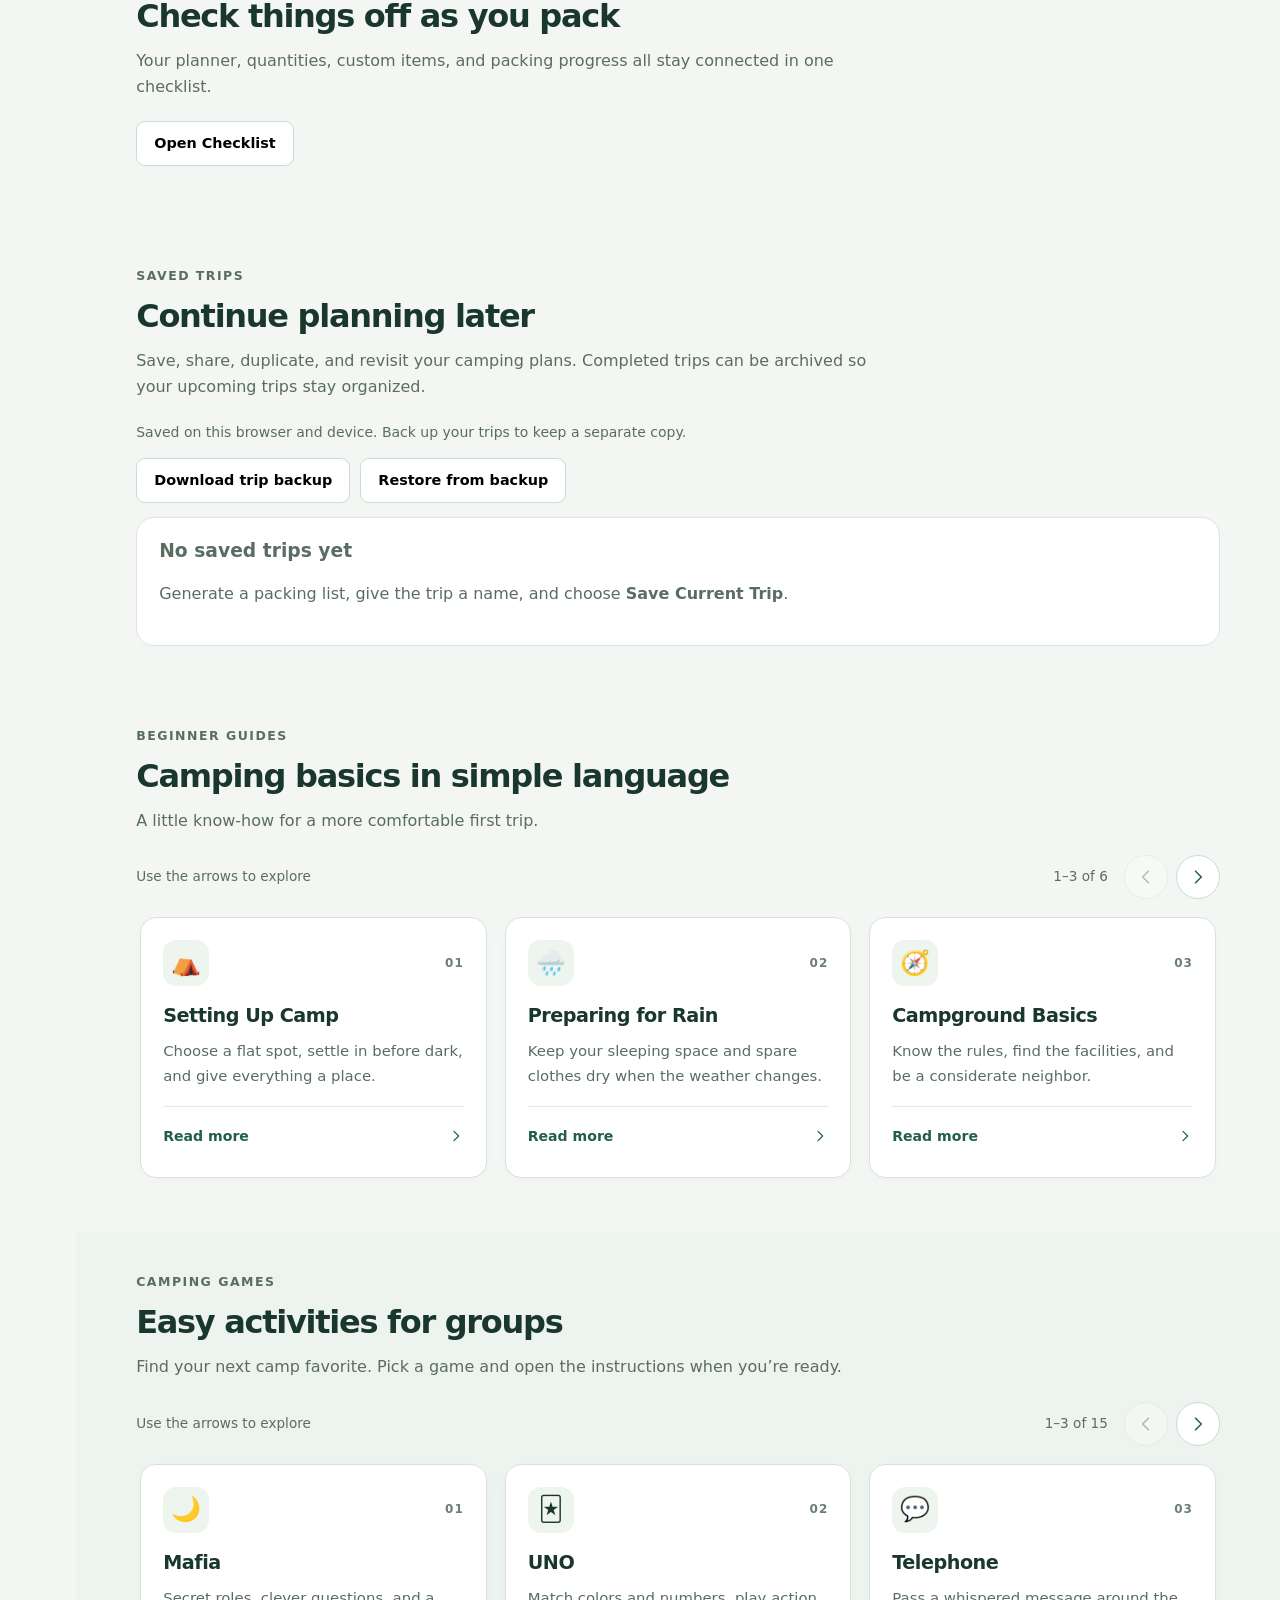
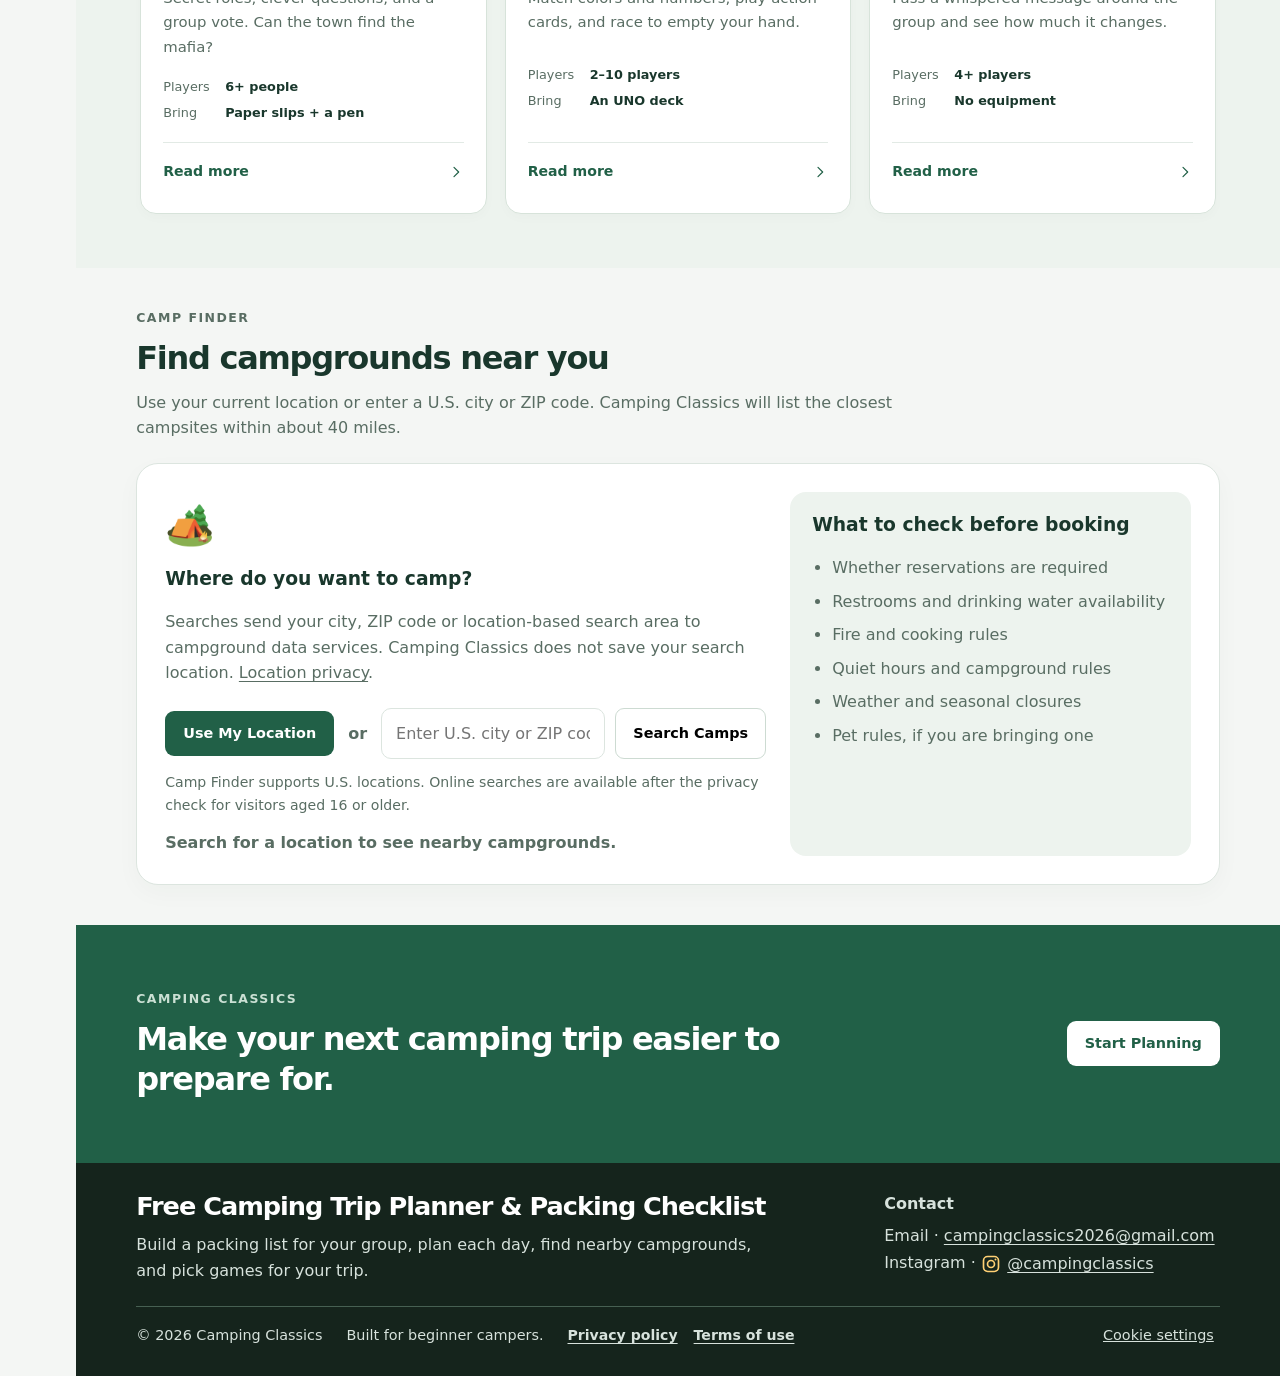
==== commit 011852aa: "Improve privacy, shared-trip validation and photo licensing Serve licensed camping imagery locally a" ====
--- a/index.html
+++ b/index.html
@@ -5,7 +5,7 @@
   <meta name="viewport" content="width=device-width, initial-scale=1.0" />
   <title>Camping Classics</title>
   <meta name="description" content="A beginner-friendly camping planner with packing lists, guides, games, and trip planning tools." />
-  <link rel="stylesheet" href="styles.css?v=57" />
+  <link rel="stylesheet" href="styles.css?v=privacy-20261126" />
   <link rel="stylesheet" href="card-browser.css?v=58" />
   <link rel="manifest" href="manifest.webmanifest" />
   <meta name="theme-color" content="#163e32" />
@@ -45,11 +45,10 @@
           <p class="hero-copy">Plan the days. Pack the essentials. Make room for the good stuff.</p>
           <div class="hero-actions"><a class="btn primary" href="#planner">Plan a trip</a><a class="btn secondary" href="#saved-trips">My saved trips</a></div>
         </div>
-        <div class="hero-photo-wrap">
-          <div class="hero-slide"><img class="hero-photo" src="https://images.unsplash.com/photo-1760715650044-4e588c2dd2e2?auto=format&fit=crop&fm=jpg&ixlib=rb-4.1.0&q=75&w=1600" alt="Tent at a mountain campsite around sunrise" loading="eager"><a class="hero-photo-credit" href="https://unsplash.com/photos/tent-setup-at-sunrise-with-mountain-backdrop-x9ADJTA_aIc" target="_blank" rel="noopener noreferrer">Alex Moliski / Unsplash</a></div>
-          <div class="hero-slide" hidden><img class="hero-photo" src="https://www.oars.com/wp-content/uploads/2022/08/gsi_2017_campfire_03_f_web-1680x900.jpg" loading="eager" decoding="async" referrerpolicy="no-referrer" alt="Campfire at a campsite"><a class="hero-photo-credit" target="_blank" rel="noopener noreferrer" href="https://www.oars.com/blog/camping-tips-the-complete-guide/">OARS</a></div>
-          <div class="hero-slide" hidden><img class="hero-photo" src="https://educationalrenaissance.com/wp-content/uploads/2025/11/Camping.png" loading="eager" decoding="async" referrerpolicy="no-referrer" alt="Outdoor camping scene"><a class="hero-photo-credit" target="_blank" rel="noopener noreferrer" href="https://educationalrenaissance.com/2025/11/29/on-the-benefits-of-camping/">Educational Renaissance</a></div>
-          <button type="button" id="heroRotation" hidden>Pause photos</button>
+        <div class="hero-photo-wrap" aria-label="Camping photographs">
+          <div class="hero-slide"><img class="hero-photo" src="assets/camp-sunrise.jpg" width="1280" height="853" alt="A tent and mountain peaks at sunrise" fetchpriority="high" decoding="async"><a class="hero-photo-credit" href="https://unsplash.com/photos/tent-setup-at-sunrise-with-mountain-backdrop-x9ADJTA_aIc" target="_blank" rel="noopener noreferrer">Alex Moliski / Unsplash</a></div>
+          <div class="hero-slide" hidden><img class="hero-photo photo-forest" data-src="assets/camp-forest.jpg" width="1280" height="853" decoding="async" alt="A small tent in a forest below the Sawtooth Mountains"><a class="hero-photo-credit" href="https://unsplash.com/photos/a-tent-in-the-middle-of-a-forest-with-mountains-in-the-background-M0uARb6QWP4" target="_blank" rel="noopener noreferrer">Alex Moliski / Unsplash</a></div>
+          <div class="hero-slide" hidden><img class="hero-photo photo-night" data-src="assets/camp-night.jpg" width="1280" height="853" decoding="async" alt="A mountain campsite beneath a star-filled night sky"><a class="hero-photo-credit" href="https://unsplash.com/photos/a-tent-pitched-up-on-top-of-a-mountain-under-a-night-sky-filled-with-stars-MZfMrdBWmsU" target="_blank" rel="noopener noreferrer">Luke Miller / Unsplash</a></div>
         </div>
       </div>
     </section>
@@ -558,7 +557,7 @@
           <div class="finder-main">
             <div class="finder-icon" aria-hidden="true">🏕️</div>
             <h3>Where do you want to camp?</h3>
-            <p>Your location is used only for this search and is not saved by Camping Classics.</p>
+            <p>Searches send your city, ZIP code or location-based search area to campground data services. Camping Classics does not save your search location. <a class="privacy-inline" href="privacy.html#location">Location privacy</a>.</p>
 
             <div class="finder-actions">
               <button class="btn primary" type="button" id="useLocationBtn">Use My Location</button>
@@ -576,7 +575,7 @@
               </form>
             </div>
 
-            <p class="finder-country-note">Camp Finder currently supports U.S. locations.</p>
+            <p class="finder-country-note">Camp Finder supports U.S. locations. Online searches are available after the privacy check for visitors aged 16 or older.</p>
 
             <p class="finder-status" id="finderStatus" aria-live="polite">
               Search for a location to see nearby campgrounds.
@@ -645,17 +644,36 @@
       <div class="footer-base">
         <p>© <span id="year"></span> Camping Classics</p>
         <p>Built for beginner campers.</p>
+        <nav class="legal-links" aria-label="Website policies"><a href="privacy.html">Privacy policy</a><a href="terms.html">Terms of use</a></nav>
         <button type="button" id="cookiesOpen">Cookie settings</button>
       </div>
     </div>
   </footer>
   <aside id="cookiesPanel" hidden aria-label="Analytics cookie settings">
     <strong>Help improve Camping Classics?</strong>
-    <p>Optional Google Analytics cookies help us understand which features campers use. Your planner works either way. A preference cookie remembers your choice for six months.</p>
+    <p>Optional Google Analytics cookies help us understand how the site is used. Your planner works either way. We remember your cookie choice for six months. <a href="privacy.html#cookies">Read our privacy policy</a>.</p>
+    <p id="cookiePrivacyStatus" role="status"></p>
     <button class="btn secondary" type="button" id="cookiesNo">Deny cookies</button>
-    <button class="btn secondary" type="button" id="cookiesYes">Allow cookies</button>
+    <button class="btn primary" type="button" id="cookiesYes">Allow cookies</button>
   </aside>
-  <script defer src="privacy.js" integrity="sha384-ouV7c1yzV8VErQbLkL+t7nYtB6LRSO2kqC7WdknJYRZWSKYNDgkQ6B+Ig+uNfLEm"></script>
+  <dialog id="privacyAgeDialog" class="privacy-dialog" aria-labelledby="privacyAgeTitle" aria-describedby="privacyAgeDescription">
+    <p class="eyebrow">Your privacy</p>
+    <h2 id="privacyAgeTitle">A quick privacy check</h2>
+    <p id="privacyAgeDescription">Choose your age group to set your privacy options. This choice stays in this browser tab. We do not ask for your birthday.</p>
+    <form id="privacyAgeForm">
+      <label for="privacyAgeOptions">Your age group</label>
+      <select id="privacyAgeOptions" required>
+        <option value="">Choose an age group</option>
+        <option value="under13">Under 13</option>
+        <option value="13to15">13–15</option>
+        <option value="16plus">16 or older</option>
+      </select>
+      <button type="submit" class="btn primary">Continue</button>
+    </form>
+    <p id="privacyAgeMessage" hidden>Your planner, checklist, guides and games are ready to use. Optional analytics stays off. Ask an adult to handle feedback and online campground searches for you.</p>
+    <button type="button" id="privacyAgeClose" class="btn secondary">Not now</button>
+    <p class="privacy-small"><a href="privacy.html#children">How we protect younger visitors</a></p>
+  </dialog>
 
 
   <button class="feedback-fab" id="feedbackButton" type="button">
@@ -682,7 +700,7 @@
       <button class="modal-close" id="closeFeedbackModal" type="button" aria-label="Close feedback">×</button>
       <p class="eyebrow">Feedback</p>
       <h2 id="feedbackTitle">Help improve Camping Classics</h2>
-      <p class="modal-copy">A couple of quick answers are enough. No account or personal information is required.</p>
+      <p class="modal-copy">A couple of quick answers are enough. Please leave out names, contact details, exact locations and other personal information.</p>
 
       <form id="feedbackForm" data-endpoint="https://formspree.io/f/mnpdpaqn" class="feedback-form">
         <fieldset>
@@ -727,6 +745,8 @@
           </div>
         </label>
 
+        <p class="privacy-small">Your answers are sent to Camping Classics through Formspree, which also receives connection information such as your IP address. <a href="privacy.html#feedback">How feedback is handled</a>.</p>
+        <label class="feedback-consent"><input type="checkbox" id="feedbackConsent" required> <span>I agree to send these answers through Formspree.</span></label>
         <button class="btn primary" type="submit">Send Feedback</button>
         <p class="feedback-status" id="feedbackStatus" aria-live="polite"></p>
       </form>
@@ -842,10 +862,11 @@
     <div id="campCardContent"></div>
     <button class="btn primary card-dialog-done" type="button">Back to cards</button>
   </dialog>
-  <script src="script.js?v=58" integrity="sha384-9Nyc737vWLHpih27CGLLdK3RFUoZIABe7eABZzfdDdnGAvxhBw8nSp29G7hW3ZxE"></script>
+  <script src="privacy.js?v=privacy-20261126" integrity="sha384-3KUkn0vTlE9iUdzrjE5CzjOg+6peNX7cwhDo8lbYKN8Az2GOAySJ20UuEEOG12Wm"></script>
+  <script src="script.js?v=privacy-20261126" integrity="sha384-adRid4NbNlahmy4Wf3C2X7jSmtYMYBK7dzIlxxnk/+6CU+1/oylfO4uQc9As8t0f"></script>
   <script src="vendor/xlsx-0.20.3.min.js" integrity="sha384-EnyY0/GSHQGSxSgMwaIPzSESbqoOLSexfnSMN2AP+39Ckmn92stwABZynq1JyzdT"></script>
   <script src="excel.js?v=57" integrity="sha384-5B7SvqcveP23NOjcqsA+f8dh7Hgh6fH40VVQcqoo95h6njKjVWfrKQnY3cMRIXm0"></script>
-  <script src="hero-photos.js" integrity="sha384-zz3sL/JWPk6KTCzZInkL+mpV3ghQQiBfMak19hh/K17W1w2WC0DvhuNTGqr+muZe"></script>
+  <script src="hero-photos.js?v=privacy-20261126" integrity="sha384-i4OAVgSrmMONudee0k5rUSP0HwiTgL2udcMg8zMda4zCb2KEmAS6uJZ0Hq++89tt"></script>
   <script src="card-browser.js?v=58" integrity="sha384-9APkB2bqVAIeEFAO+2x1mAtsfzblf/p9iCuA8NsaLazQKaWRJ6Txfg+nH2PQn/5j"></script>
 </body>
 </html>
--- a/styles.css
+++ b/styles.css
@@ -2763,7 +2763,6 @@
 @media(max-width:700px){.footer-overview{grid-template-columns:1fr;gap:1.25rem}.footer-base{padding-bottom:3rem}.footer-base #cookiesOpen{margin:0}}
 
 .hero-slide {height:100%}
-#heroRotation {position:absolute;bottom:10px;left:10px;background:#14251bea;color:white;border:0;border-radius:8px;padding:5px 8px;font:inherit;font-size:.72rem;cursor:pointer}
 
 .checklist-actions {flex-wrap:nowrap;gap:clamp(.4rem,1vw,1rem)}
 .checklist-actions .btn {white-space:nowrap}
@@ -2783,3 +2782,41 @@
 .excel-import-modal .sheet-drop:is(:hover,:focus-within,.dragging) {background:#e6f2ea;border-color:#246341}
 .sheet-drop:focus-within {outline:2px solid #246341;outline-offset:3px}
 #uploadName {overflow-wrap:anywhere;font-weight:600}
+
+/* Privacy choices and readable policy pages. */
+.legal-links {display:flex;flex-wrap:wrap;gap:.5rem 1rem;font-size:.88rem}
+.legal-links a, .privacy-inline, .privacy-small a, #cookiesPanel a {text-decoration:underline;text-underline-offset:3px}
+.legal-links a {color:inherit}
+.privacy-small {font-size:.86rem;line-height:1.6;color:var(--muted)}
+.privacy-dialog {width:min(480px,calc(100% - 32px));max-height:calc(100dvh - 40px);padding:28px;margin:auto;border:1px solid #cddbd2;border-radius:18px;background:white;color:var(--text);box-shadow:var(--shadow)}
+.privacy-dialog::backdrop {background:#10271c99}
+.privacy-dialog h2 {font-size:1.65rem;line-height:1.3;margin:.35rem 0 1rem}
+.privacy-dialog form {display:grid;gap:12px;margin:20px 0 12px}
+.privacy-dialog select {width:100%;padding:12px;border:1px solid #a9bdb0;border-radius:9px;background:white;color:var(--text)}
+.privacy-dialog label {font-weight:700}
+.privacy-dialog [hidden] {display:none!important}
+.privacy-dialog :focus-visible {outline:3px solid #327853;outline-offset:3px}
+#cookiePrivacyStatus:empty {display:none}
+#cookiesYes:disabled {opacity:.55;cursor:not-allowed}
+.feedback-consent {display:flex;align-items:flex-start;gap:10px;font-size:.88rem!important;font-weight:400!important}
+.feedback-consent input {width:20px;height:20px;flex:none;margin-top:3px;accent-color:var(--primary)}
+.photo-forest {object-position:center 75%}
+.photo-night {object-position:center 65%}
+.policy-page {padding:0}
+.policy-page main,.policy-page footer {margin-left:0;width:100%}
+.policy-header {padding:20px 0;border-bottom:1px solid var(--border);background:white}
+.policy-header .container {display:flex;align-items:center;justify-content:space-between;gap:20px}
+.policy-header .brand {color:var(--primary)}
+.policy-main {padding:clamp(32px,6vw,64px) 0}
+.policy-article {max-width:860px;margin:0 auto;padding:clamp(24px,5vw,48px);background:white;border:1px solid var(--border);border-radius:20px}
+.policy-article h1 {font-size:clamp(2rem,5vw,3rem);line-height:1.15;letter-spacing:-.04em;margin:.5rem 0 1rem}
+.policy-article h2 {font-size:1.3rem;margin:2rem 0 .6rem;line-height:1.4;scroll-margin-top:24px}
+.policy-article p,.policy-article li {color:#435d51;overflow-wrap:anywhere}
+.policy-article a {color:#195d40;text-decoration:underline;text-underline-offset:3px}
+.policy-summary {padding:18px 22px;background:#eef5ef;border-radius:12px;margin:22px 0}
+.policy-summary ul {padding-left:1.2rem;margin:.5rem 0}
+.policy-toc {display:flex;flex-wrap:wrap;gap:8px 18px;padding:14px 0;border-bottom:1px solid var(--border)}
+.policy-page footer {padding:28px 0;background:#14271d;color:#dce5df}
+.policy-page .footer-base {margin:0;padding:0;border:0}
+.policy-page .footer-base p {color:inherit}
+@media(max-width:520px){.policy-header .brand{font-size:1rem}.policy-header .btn{padding:.5rem .7rem;font-size:.85rem}.policy-article{border-radius:14px}.privacy-dialog{padding:22px}.footer-base #cookiesOpen{margin:0}}
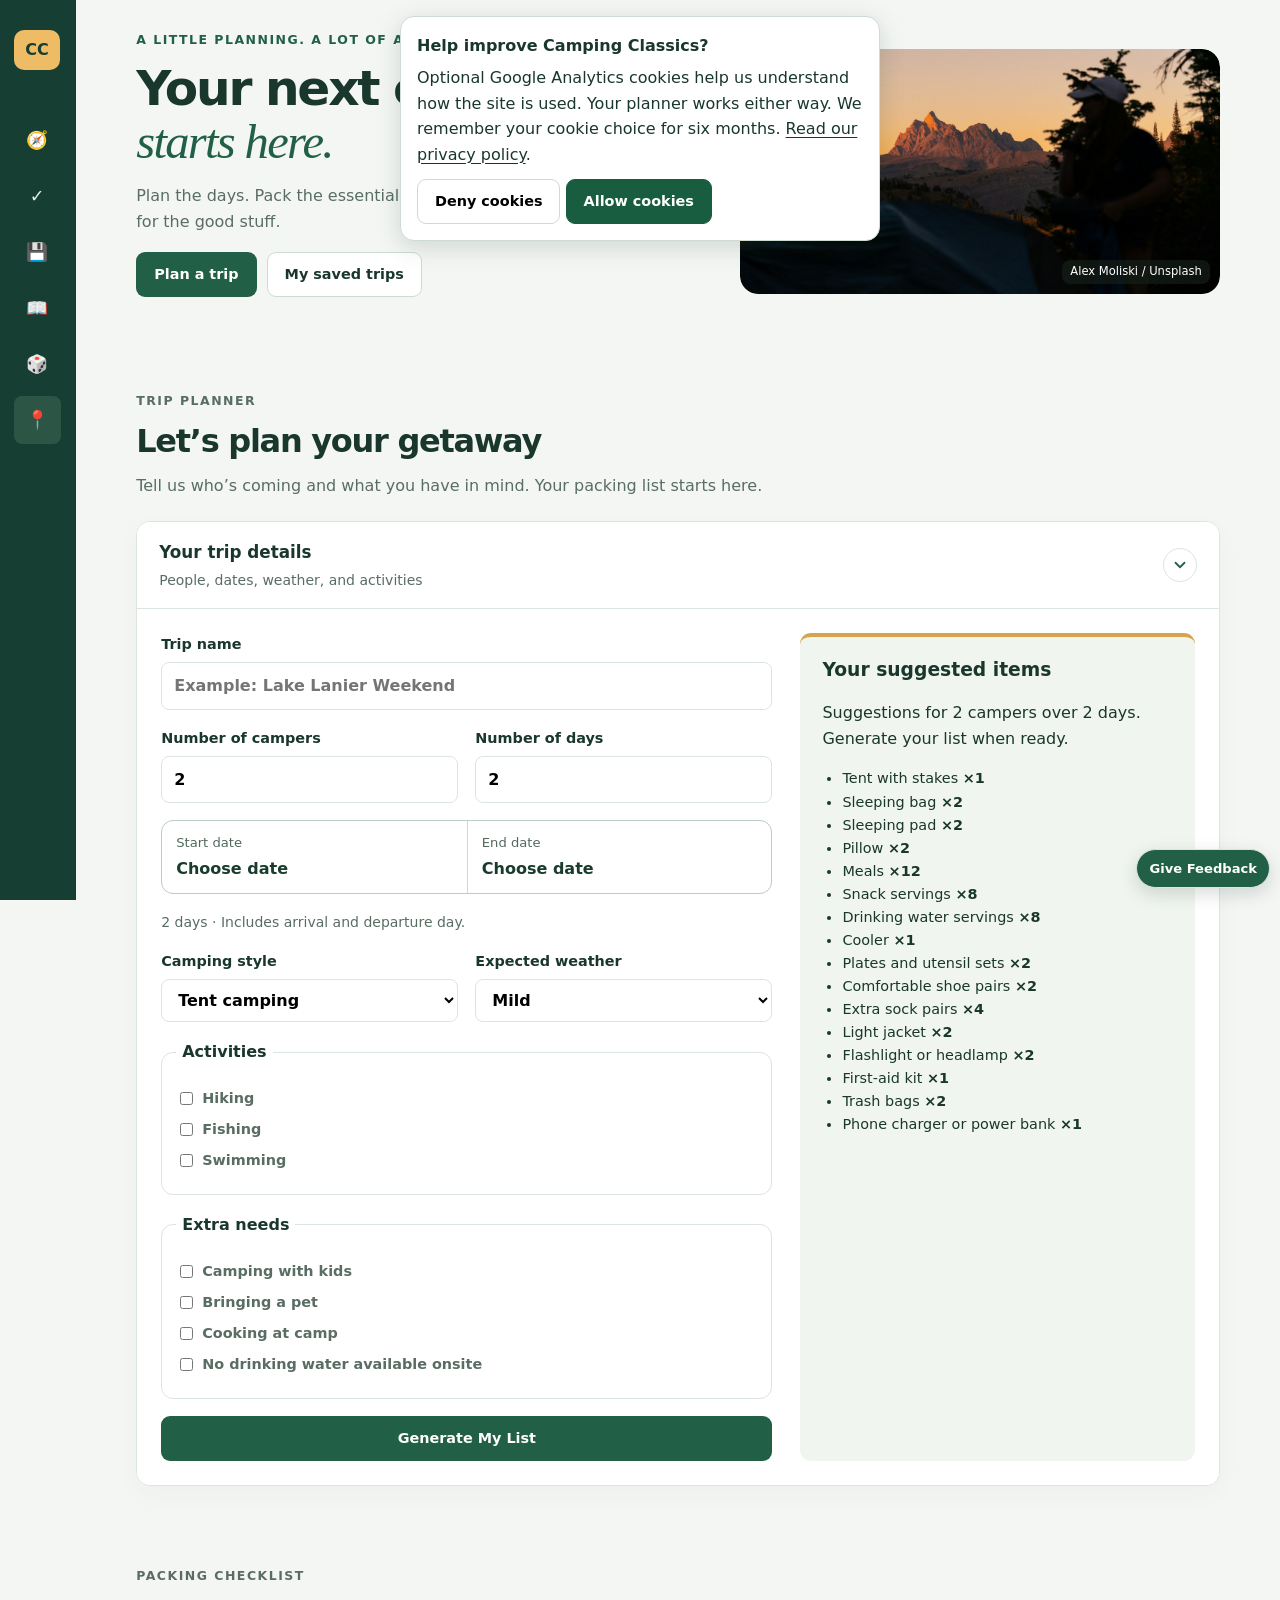
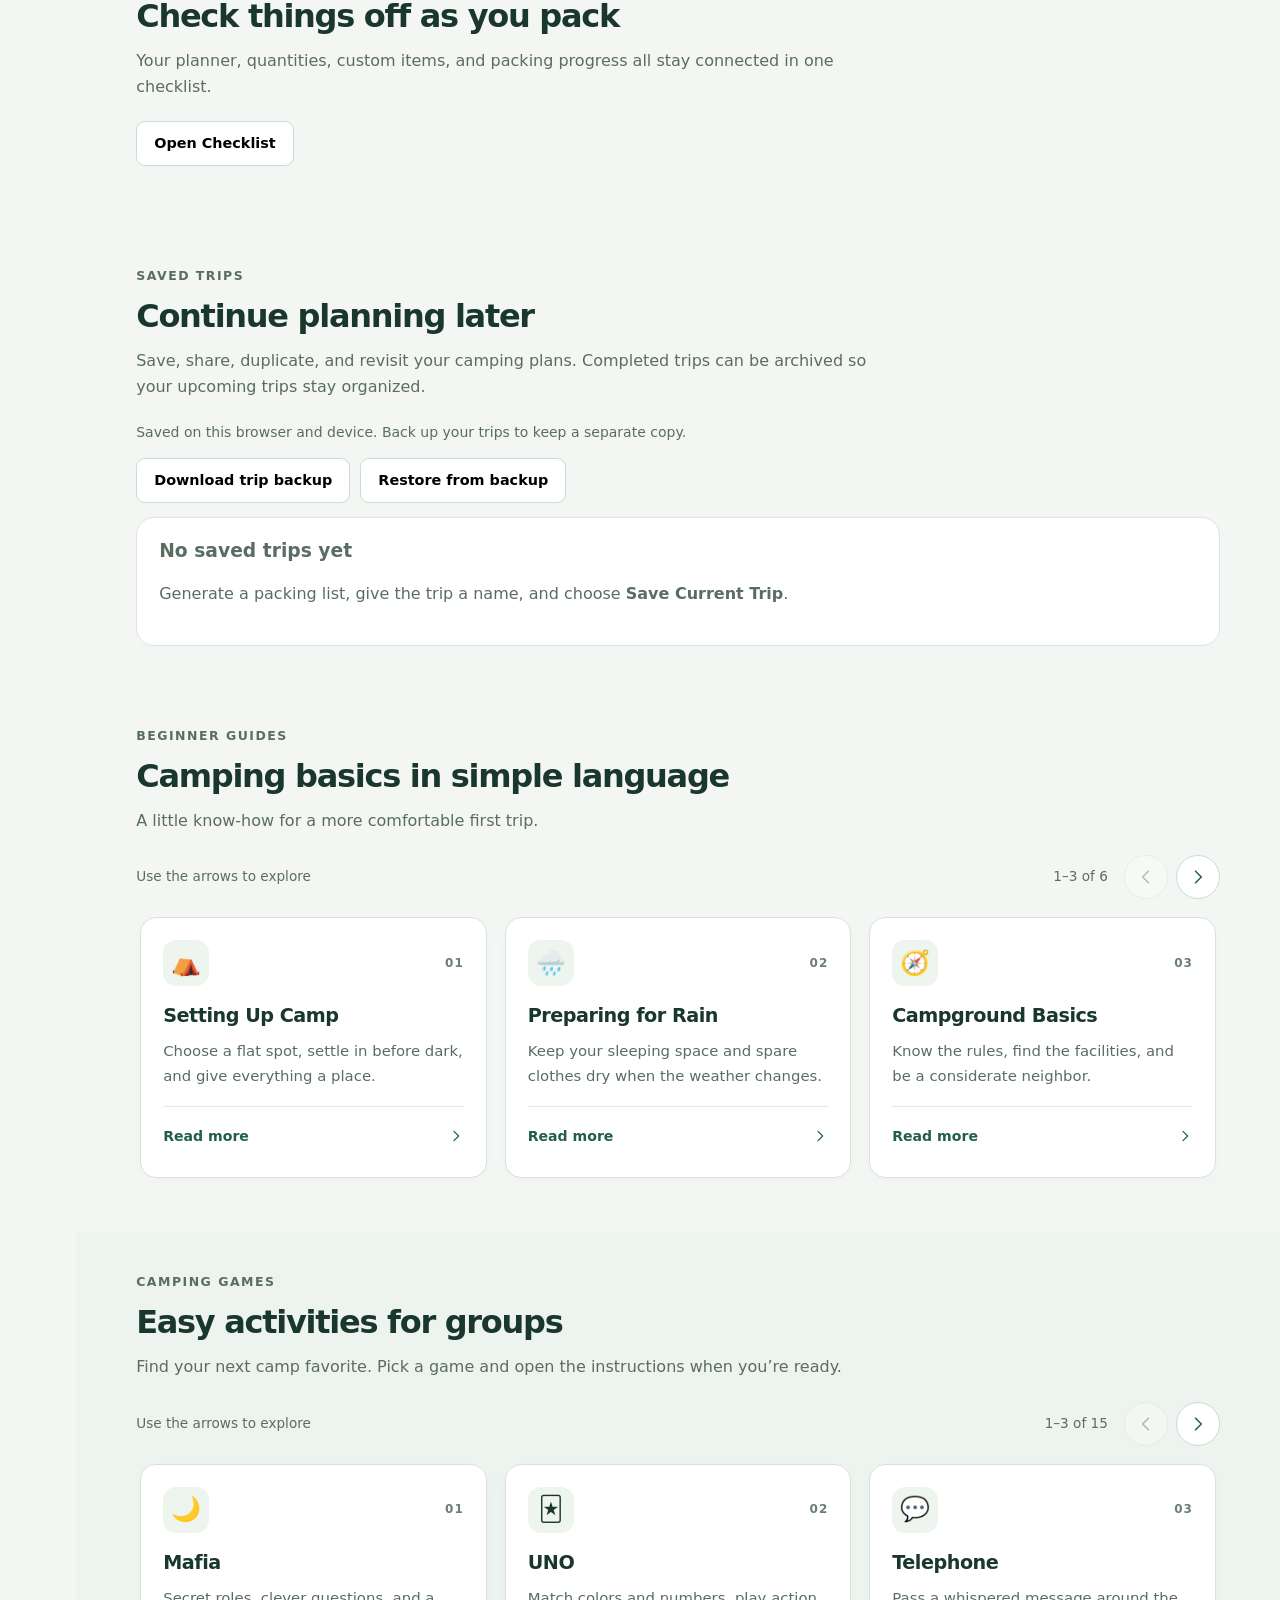
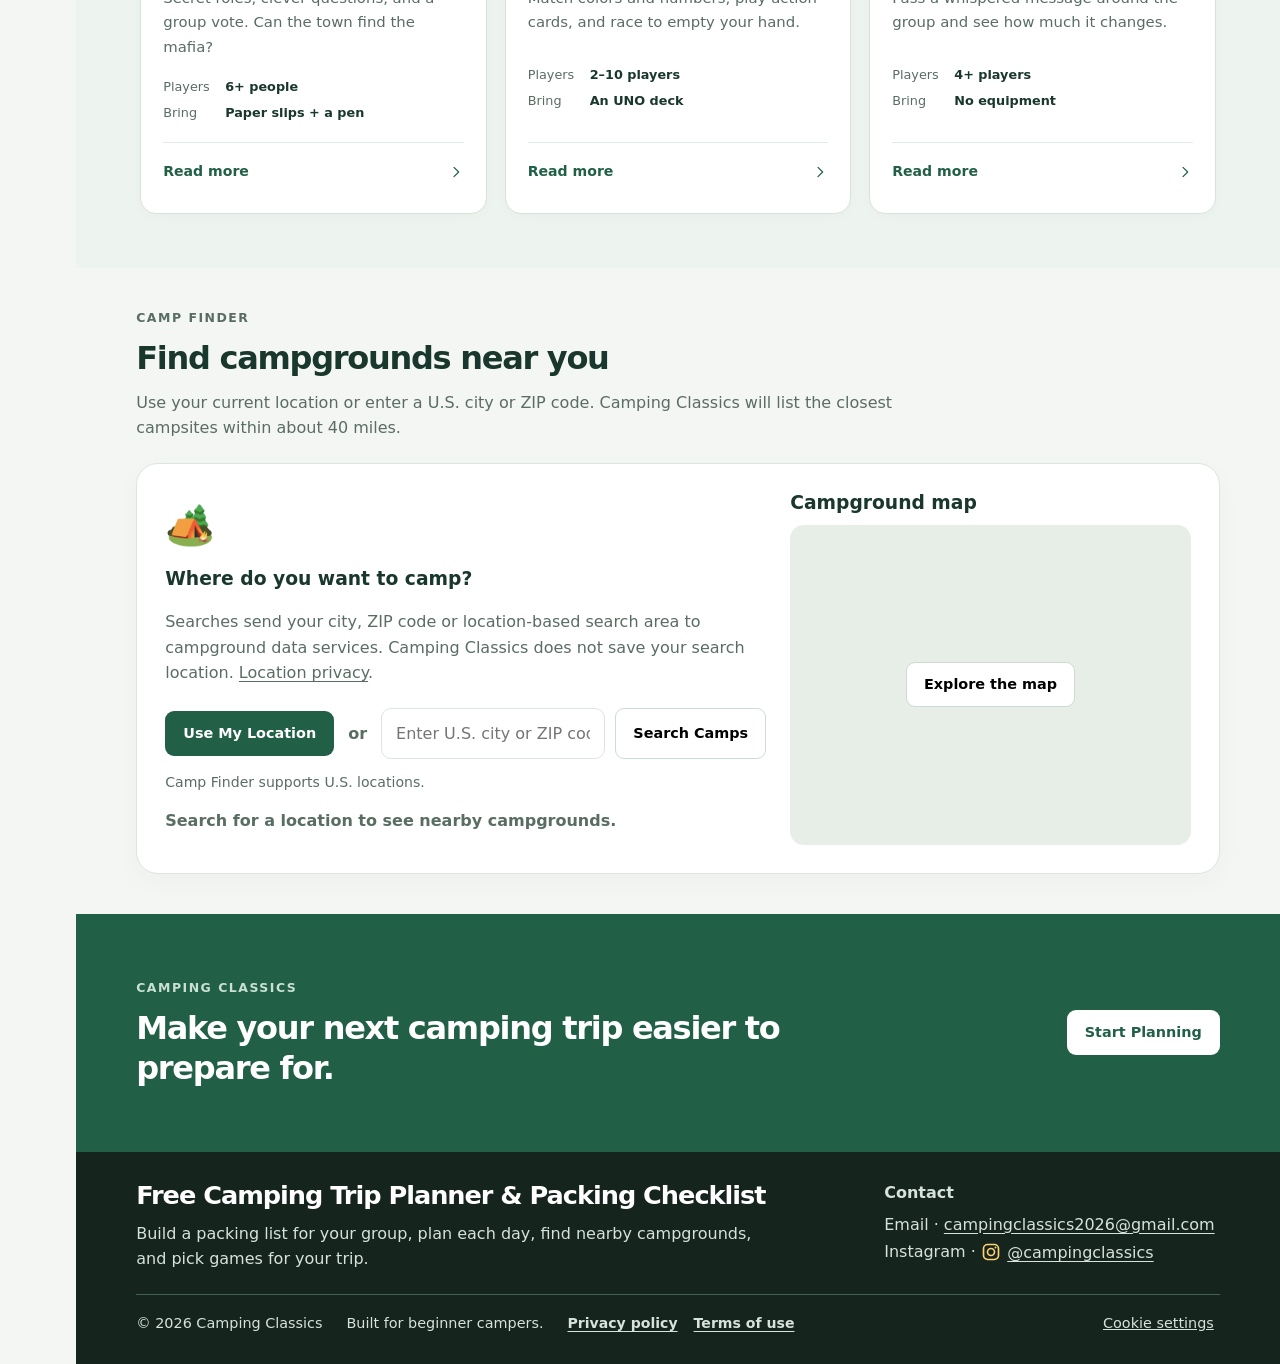
==== commit 76f27384: "Map nearby campgrounds and advance camping photos on click" ====
--- a/index.html
+++ b/index.html
@@ -5,7 +5,8 @@
   <meta name="viewport" content="width=device-width, initial-scale=1.0" />
   <title>Camping Classics</title>
   <meta name="description" content="A beginner-friendly camping planner with packing lists, guides, games, and trip planning tools." />
-  <link rel="stylesheet" href="styles.css?v=privacy-20261126" />
+  <link rel="stylesheet" href="vendor/leaflet.css" />
+  <link rel="stylesheet" href="styles.css?v=map-20261126" />
   <link rel="stylesheet" href="card-browser.css?v=58" />
   <link rel="manifest" href="manifest.webmanifest" />
   <meta name="theme-color" content="#163e32" />
@@ -46,6 +47,7 @@
           <div class="hero-actions"><a class="btn primary" href="#planner">Plan a trip</a><a class="btn secondary" href="#saved-trips">My saved trips</a></div>
         </div>
         <div class="hero-photo-wrap" aria-label="Camping photographs">
+          <button id="nextHeroPhoto" type="button" aria-label="Show next camping photo"></button>
           <div class="hero-slide"><img class="hero-photo" src="assets/camp-sunrise.jpg" width="1280" height="853" alt="A tent and mountain peaks at sunrise" fetchpriority="high" decoding="async"><a class="hero-photo-credit" href="https://unsplash.com/photos/tent-setup-at-sunrise-with-mountain-backdrop-x9ADJTA_aIc" target="_blank" rel="noopener noreferrer">Alex Moliski / Unsplash</a></div>
           <div class="hero-slide" hidden><img class="hero-photo photo-forest" data-src="assets/camp-forest.jpg" width="1280" height="853" decoding="async" alt="A small tent in a forest below the Sawtooth Mountains"><a class="hero-photo-credit" href="https://unsplash.com/photos/a-tent-in-the-middle-of-a-forest-with-mountains-in-the-background-M0uARb6QWP4" target="_blank" rel="noopener noreferrer">Alex Moliski / Unsplash</a></div>
           <div class="hero-slide" hidden><img class="hero-photo photo-night" data-src="assets/camp-night.jpg" width="1280" height="853" decoding="async" alt="A mountain campsite beneath a star-filled night sky"><a class="hero-photo-credit" href="https://unsplash.com/photos/a-tent-pitched-up-on-top-of-a-mountain-under-a-night-sky-filled-with-stars-MZfMrdBWmsU" target="_blank" rel="noopener noreferrer">Luke Miller / Unsplash</a></div>
@@ -575,24 +577,18 @@
               </form>
             </div>
 
-            <p class="finder-country-note">Camp Finder supports U.S. locations. Online searches are available after the privacy check for visitors aged 16 or older.</p>
+            <p class="finder-country-note">Camp Finder supports U.S. locations.</p>
 
             <p class="finder-status" id="finderStatus" aria-live="polite">
               Search for a location to see nearby campgrounds.
             </p>
           </div>
 
-          <div class="finder-tips">
-            <h3>What to check before booking</h3>
-            <ul>
-              <li>Whether reservations are required</li>
-              <li>Restrooms and drinking water availability</li>
-              <li>Fire and cooking rules</li>
-              <li>Quiet hours and campground rules</li>
-              <li>Weather and seasonal closures</li>
-              <li>Pet rules, if you are bringing one</li>
-            </ul>
-          </div>
+          <section class="finder-map" aria-labelledby="mapHeading">
+            <h3 id="mapHeading">Campground map</h3>
+            <div id="campMap" aria-label="Interactive campground map"><button type="button" class="btn secondary" id="openCampMap">Explore the map</button></div>
+            <button type="button" class="btn secondary" id="searchMapArea" hidden>Search this area</button>
+          </section>
         </div>
 
         <button id="showCampResults" class="btn secondary" type="button" aria-controls="campResults" aria-expanded="false" hidden>Show campsite results</button>
@@ -670,7 +666,7 @@
       </select>
       <button type="submit" class="btn primary">Continue</button>
     </form>
-    <p id="privacyAgeMessage" hidden>Your planner, checklist, guides and games are ready to use. Optional analytics stays off. Ask an adult to handle feedback and online campground searches for you.</p>
+    <p id="privacyAgeMessage" hidden>Your planner, checklist, guides and games are ready to use. Optional analytics stays off. Ask an adult to handle feedback for you.</p>
     <button type="button" id="privacyAgeClose" class="btn secondary">Not now</button>
     <p class="privacy-small"><a href="privacy.html#children">How we protect younger visitors</a></p>
   </dialog>
@@ -862,11 +858,12 @@
     <div id="campCardContent"></div>
     <button class="btn primary card-dialog-done" type="button">Back to cards</button>
   </dialog>
-  <script src="privacy.js?v=privacy-20261126" integrity="sha384-3KUkn0vTlE9iUdzrjE5CzjOg+6peNX7cwhDo8lbYKN8Az2GOAySJ20UuEEOG12Wm"></script>
-  <script src="script.js?v=privacy-20261126" integrity="sha384-adRid4NbNlahmy4Wf3C2X7jSmtYMYBK7dzIlxxnk/+6CU+1/oylfO4uQc9As8t0f"></script>
+  <script src="privacy.js?v=map-20261126" integrity="sha384-3KUkn0vTlE9iUdzrjE5CzjOg+6peNX7cwhDo8lbYKN8Az2GOAySJ20UuEEOG12Wm"></script>
+  <script src="vendor/leaflet.min.js" integrity="sha384-n+BTYiUcIQX4oNbtEyUQXKW23Ht2vgq99XIkT/6rnj1YY+dd0zrWFE5faeudmoll"></script>
+  <script src="script.js?v=map-20261126" integrity="sha384-jjZCNctuqZGv4goQHen7WEfWtGvjvhI7Zz6NpCEe8kMdAyUGKbF4dHDIxgH0rw70"></script>
   <script src="vendor/xlsx-0.20.3.min.js" integrity="sha384-EnyY0/GSHQGSxSgMwaIPzSESbqoOLSexfnSMN2AP+39Ckmn92stwABZynq1JyzdT"></script>
   <script src="excel.js?v=57" integrity="sha384-5B7SvqcveP23NOjcqsA+f8dh7Hgh6fH40VVQcqoo95h6njKjVWfrKQnY3cMRIXm0"></script>
-  <script src="hero-photos.js?v=privacy-20261126" integrity="sha384-i4OAVgSrmMONudee0k5rUSP0HwiTgL2udcMg8zMda4zCb2KEmAS6uJZ0Hq++89tt"></script>
+  <script src="hero-photos.js?v=map-20261126" integrity="sha384-hOeYdmnxlT+uD8H9s1/f8mwhzp0brtG8g5QaauHmsoy6MTOMepWOikxpxbe9y5M5"></script>
   <script src="card-browser.js?v=58" integrity="sha384-9APkB2bqVAIeEFAO+2x1mAtsfzblf/p9iCuA8NsaLazQKaWRJ6Txfg+nH2PQn/5j"></script>
 </body>
 </html>
--- a/vendor/leaflet.css
+++ b/vendor/leaflet.css
@@ -0,0 +1,3 @@
+.leaflet-pane,.leaflet-tile,.leaflet-marker-icon,.leaflet-marker-shadow,.leaflet-tile-container,.leaflet-pane>svg,.leaflet-pane>canvas,.leaflet-zoom-box,.leaflet-image-layer,.leaflet-layer{position:absolute;left:0;top:0}.leaflet-container{overflow:hidden}.leaflet-tile,.leaflet-marker-icon,.leaflet-marker-shadow{-webkit-user-select:none;-moz-user-select:none;user-select:none;-webkit-user-drag:none}.leaflet-tile::selection{background:transparent}.leaflet-safari .leaflet-tile{image-rendering:-webkit-optimize-contrast}.leaflet-safari .leaflet-tile-container{width:1600px;height:1600px;-webkit-transform-origin:0 0}.leaflet-marker-icon,.leaflet-marker-shadow{display:block}.leaflet-container .leaflet-overlay-pane svg,.leaflet-container .leaflet-marker-pane img,.leaflet-container .leaflet-shadow-pane img,.leaflet-container .leaflet-tile-pane img,.leaflet-container img.leaflet-image-layer,.leaflet-container .leaflet-tile{max-width:none !important;max-height:none !important}.leaflet-container.leaflet-touch-zoom{-ms-touch-action:pan-x pan-y;touch-action:pan-x pan-y}.leaflet-container.leaflet-touch-drag{-ms-touch-action:pinch-zoom;touch-action:none;touch-action:pinch-zoom}.leaflet-container.leaflet-touch-drag.leaflet-touch-zoom{-ms-touch-action:none;touch-action:none}.leaflet-container{-webkit-tap-highlight-color:transparent}.leaflet-container a{-webkit-tap-highlight-color:rgba(51,181,229,0.4)}.leaflet-tile{filter:inherit;visibility:hidden}.leaflet-tile-loaded{visibility:inherit}.leaflet-zoom-box{width:0;height:0;-moz-box-sizing:border-box;box-sizing:border-box;z-index:800}.leaflet-overlay-pane svg{-moz-user-select:none}.leaflet-pane{z-index:400}.leaflet-tile-pane{z-index:200}.leaflet-overlay-pane{z-index:400}.leaflet-shadow-pane{z-index:500}.leaflet-marker-pane{z-index:600}.leaflet-tooltip-pane{z-index:650}.leaflet-popup-pane{z-index:700}.leaflet-map-pane canvas{z-index:100}.leaflet-map-pane svg{z-index:200}.leaflet-vml-shape{width:1px;height:1px}.lvml{behavior:url(#default#VML);display:inline-block;position:absolute}.leaflet-control{position:relative;z-index:800;pointer-events:visiblePainted;pointer-events:auto}.leaflet-top,.leaflet-bottom{position:absolute;z-index:1000;pointer-events:none}.leaflet-top{top:0}.leaflet-right{right:0}.leaflet-bottom{bottom:0}.leaflet-left{left:0}.leaflet-control{float:left;clear:both}.leaflet-right .leaflet-control{float:right}.leaflet-top .leaflet-control{margin-top:10px}.leaflet-bottom .leaflet-control{margin-bottom:10px}.leaflet-left .leaflet-control{margin-left:10px}.leaflet-right .leaflet-control{margin-right:10px}.leaflet-fade-anim .leaflet-tile{will-change:opacity}.leaflet-fade-anim .leaflet-popup{opacity:0;-webkit-transition:opacity 0.2s linear;-moz-transition:opacity 0.2s linear;transition:opacity 0.2s linear}.leaflet-fade-anim .leaflet-map-pane .leaflet-popup{opacity:1}.leaflet-zoom-animated{-webkit-transform-origin:0 0;-ms-transform-origin:0 0;transform-origin:0 0}.leaflet-zoom-anim .leaflet-zoom-animated{will-change:transform}.leaflet-zoom-anim .leaflet-zoom-animated{-webkit-transition:-webkit-transform 0.25s cubic-bezier(0, 0, 0.25, 1);-moz-transition:-moz-transform 0.25s cubic-bezier(0, 0, 0.25, 1);transition:transform 0.25s cubic-bezier(0, 0, 0.25, 1)}.leaflet-zoom-anim .leaflet-tile,.leaflet-pan-anim .leaflet-tile{-webkit-transition:none;-moz-transition:none;transition:none}.leaflet-zoom-anim .leaflet-zoom-hide{visibility:hidden}.leaflet-interactive{cursor:pointer}.leaflet-grab{cursor:-webkit-grab;cursor:-moz-grab;cursor:grab}.leaflet-crosshair,.leaflet-crosshair .leaflet-interactive{cursor:crosshair}.leaflet-popup-pane,.leaflet-control{cursor:auto}.leaflet-dragging .leaflet-grab,.leaflet-dragging .leaflet-grab .leaflet-interactive,.leaflet-dragging .leaflet-marker-draggable{cursor:move;cursor:-webkit-grabbing;cursor:-moz-grabbing;cursor:grabbing}.leaflet-marker-icon,.leaflet-marker-shadow,.leaflet-image-layer,.leaflet-pane>svg path,.leaflet-tile-container{pointer-events:none}.leaflet-marker-icon.leaflet-interactive,.leaflet-image-layer.leaflet-interactive,.leaflet-pane>svg path.leaflet-interactive,svg.leaflet-image-layer.leaflet-interactive path{pointer-events:visiblePainted;pointer-events:auto}.leaflet-container{background:#ddd;outline:0}.leaflet-container a{color:#0078A8}.leaflet-container a.leaflet-active{outline:2px solid orange}.leaflet-zoom-box{border:2px dotted #38f;background:rgba(255,255,255,0.5)}.leaflet-container{font:12px/1.5 "Helvetica Neue", Arial, Helvetica, sans-serif}.leaflet-bar{box-shadow:0 1px 5px rgba(0,0,0,0.65);border-radius:4px}.leaflet-bar a,.leaflet-bar a:hover{background-color:#fff;border-bottom:1px solid #ccc;width:26px;height:26px;line-height:26px;display:block;text-align:center;text-decoration:none;color:black}.leaflet-bar a,.leaflet-control-layers-toggle{background-position:50% 50%;background-repeat:no-repeat;display:block}.leaflet-bar a:hover{background-color:#f4f4f4}.leaflet-bar a:first-child{border-top-left-radius:4px;border-top-right-radius:4px}.leaflet-bar a:last-child{border-bottom-left-radius:4px;border-bottom-right-radius:4px;border-bottom:none}.leaflet-bar a.leaflet-disabled{cursor:default;background-color:#f4f4f4;color:#bbb}.leaflet-touch .leaflet-bar a{width:30px;height:30px;line-height:30px}.leaflet-touch .leaflet-bar a:first-child{border-top-left-radius:2px;border-top-right-radius:2px}.leaflet-touch .leaflet-bar a:last-child{border-bottom-left-radius:2px;border-bottom-right-radius:2px}.leaflet-control-zoom-in,.leaflet-control-zoom-out{font:bold 18px 'Lucida Console', Monaco, monospace;text-indent:1px}.leaflet-touch .leaflet-control-zoom-in,.leaflet-touch .leaflet-control-zoom-out{font-size:22px}.leaflet-control-layers{box-shadow:0 1px 5px rgba(0,0,0,0.4);background:#fff;border-radius:5px}.leaflet-control-layers-toggle{background-image:url(images/layers.png);width:36px;height:36px}.leaflet-retina .leaflet-control-layers-toggle{background-image:url(images/layers-2x.png);background-size:26px 26px}.leaflet-touch .leaflet-control-layers-toggle{width:44px;height:44px}.leaflet-control-layers .leaflet-control-layers-list,.leaflet-control-layers-expanded .leaflet-control-layers-toggle{display:none}.leaflet-control-layers-expanded .leaflet-control-layers-list{display:block;position:relative}.leaflet-control-layers-expanded{padding:6px 10px 6px 6px;color:#333;background:#fff}.leaflet-control-layers-scrollbar{overflow-y:scroll;overflow-x:hidden;padding-right:5px}.leaflet-control-layers-selector{margin-top:2px;position:relative;top:1px}.leaflet-control-layers label{display:block}.leaflet-control-layers-separator{height:0;border-top:1px solid #ddd;margin:5px -10px 5px -6px}.leaflet-default-icon-path{background-image:url(images/marker-icon.png)}.leaflet-container .leaflet-control-attribution{background:#fff;background:rgba(255,255,255,0.7);margin:0}.leaflet-control-attribution,.leaflet-control-scale-line{padding:0 5px;color:#333}.leaflet-control-attribution a{text-decoration:none}.leaflet-control-attribution a:hover{text-decoration:underline}.leaflet-container .leaflet-control-attribution,.leaflet-container .leaflet-control-scale{font-size:11px}.leaflet-left .leaflet-control-scale{margin-left:5px}.leaflet-bottom .leaflet-control-scale{margin-bottom:5px}.leaflet-control-scale-line{border:2px solid #777;border-top:none;line-height:1.1;padding:2px 5px 1px;font-size:11px;white-space:nowrap;overflow:hidden;-moz-box-sizing:border-box;box-sizing:border-box;background:#fff;background:rgba(255,255,255,0.5)}.leaflet-control-scale-line:not(:first-child){border-top:2px solid #777;border-bottom:none;margin-top:-2px}.leaflet-control-scale-line:not(:first-child):not(:last-child){border-bottom:2px solid #777}.leaflet-touch .leaflet-control-attribution,.leaflet-touch .leaflet-control-layers,.leaflet-touch .leaflet-bar{box-shadow:none}.leaflet-touch .leaflet-control-layers,.leaflet-touch .leaflet-bar{border:2px solid rgba(0,0,0,0.2);background-clip:padding-box}.leaflet-popup{position:absolute;text-align:center;margin-bottom:20px}.leaflet-popup-content-wrapper{padding:1px;text-align:left;border-radius:12px}.leaflet-popup-content{margin:13px 19px;line-height:1.4}.leaflet-popup-content p{margin:18px 0}.leaflet-popup-tip-container{width:40px;height:20px;position:absolute;left:50%;margin-left:-20px;overflow:hidden;pointer-events:none}.leaflet-popup-tip{width:17px;height:17px;padding:1px;margin:-10px auto 0;-webkit-transform:rotate(45deg);-moz-transform:rotate(45deg);-ms-transform:rotate(45deg);transform:rotate(45deg)}.leaflet-popup-content-wrapper,.leaflet-popup-tip{background:white;color:#333;box-shadow:0 3px 14px rgba(0,0,0,0.4)}.leaflet-container a.leaflet-popup-close-button{position:absolute;top:0;right:0;padding:4px 4px 0 0;border:none;text-align:center;width:18px;height:14px;font:16px/14px Tahoma, Verdana, sans-serif;color:#c3c3c3;text-decoration:none;font-weight:bold;background:transparent}.leaflet-container a.leaflet-popup-close-button:hover{color:#999}.leaflet-popup-scrolled{overflow:auto;border-bottom:1px solid #ddd;border-top:1px solid #ddd}.leaflet-oldie .leaflet-popup-content-wrapper{-ms-zoom:1}.leaflet-oldie .leaflet-popup-tip{width:24px;margin:0 auto;-ms-filter:"progid:DXImageTransform.Microsoft.Matrix(M11=0.70710678, M12=0.70710678, M21=-0.70710678, M22=0.70710678)";filter:progid:DXImageTransform.Microsoft.Matrix(M11=0.70710678, M12=0.70710678, M21=-0.70710678, M22=0.70710678)}.leaflet-oldie .leaflet-popup-tip-container{margin-top:-1px}.leaflet-oldie .leaflet-control-zoom,.leaflet-oldie .leaflet-control-layers,.leaflet-oldie .leaflet-popup-content-wrapper,.leaflet-oldie .leaflet-popup-tip{border:1px solid #999}.leaflet-div-icon{background:#fff;border:1px solid #666}.leaflet-tooltip{position:absolute;padding:6px;background-color:#fff;border:1px solid #fff;border-radius:3px;color:#222;white-space:nowrap;-webkit-user-select:none;-moz-user-select:none;-ms-user-select:none;user-select:none;pointer-events:none;box-shadow:0 1px 3px rgba(0,0,0,0.4)}.leaflet-tooltip.leaflet-clickable{cursor:pointer;pointer-events:auto}.leaflet-tooltip-top:before,.leaflet-tooltip-bottom:before,.leaflet-tooltip-left:before,.leaflet-tooltip-right:before{position:absolute;pointer-events:none;border:6px solid transparent;background:transparent;content:""}.leaflet-tooltip-bottom{margin-top:6px}.leaflet-tooltip-top{margin-top:-6px}.leaflet-tooltip-bottom:before,.leaflet-tooltip-top:before{left:50%;margin-left:-6px}.leaflet-tooltip-top:before{bottom:0;margin-bottom:-12px;border-top-color:#fff}.leaflet-tooltip-bottom:before{top:0;margin-top:-12px;margin-left:-6px;border-bottom-color:#fff}.leaflet-tooltip-left{margin-left:-6px}.leaflet-tooltip-right{margin-left:6px}.leaflet-tooltip-left:before,.leaflet-tooltip-right:before{top:50%;margin-top:-6px}.leaflet-tooltip-left:before{right:0;margin-right:-12px;border-left-color:#fff}.leaflet-tooltip-right:before{left:0;margin-left:-12px;border-right-color:#fff}
+
+/*# sourceMappingURL=leaflet.css.map */
--- a/styles.css
+++ b/styles.css
@@ -2820,3 +2820,14 @@
 .policy-page .footer-base {margin:0;padding:0;border:0}
 .policy-page .footer-base p {color:inherit}
 @media(max-width:520px){.policy-header .brand{font-size:1rem}.policy-header .btn{padding:.5rem .7rem;font-size:.85rem}.policy-article{border-radius:14px}.privacy-dialog{padding:22px}.footer-base #cookiesOpen{margin:0}}
+
+#nextHeroPhoto {position:absolute;inset:0;z-index:1;width:100%;border:0;background:transparent;cursor:pointer}
+#nextHeroPhoto:focus-visible {outline:4px solid white;outline-offset:-6px}
+.hero-photo-credit {z-index:2}
+.finder-map {min-width:0;display:grid;align-content:start;gap:.65rem}
+.finder-map h3 {margin:0}
+#campMap {height:320px;border-radius:14px;background:#e6eee7;isolation:isolate}
+#campMap:not(.leaflet-container) {display:grid;place-items:center}
+#searchMapArea {justify-self:start}
+.camp-pin {border-radius:50%;background:#176344;border:2px solid white;box-shadow:0 0 0 1px #174f3b}
+@media(max-width:600px){#campMap{height:265px}}
